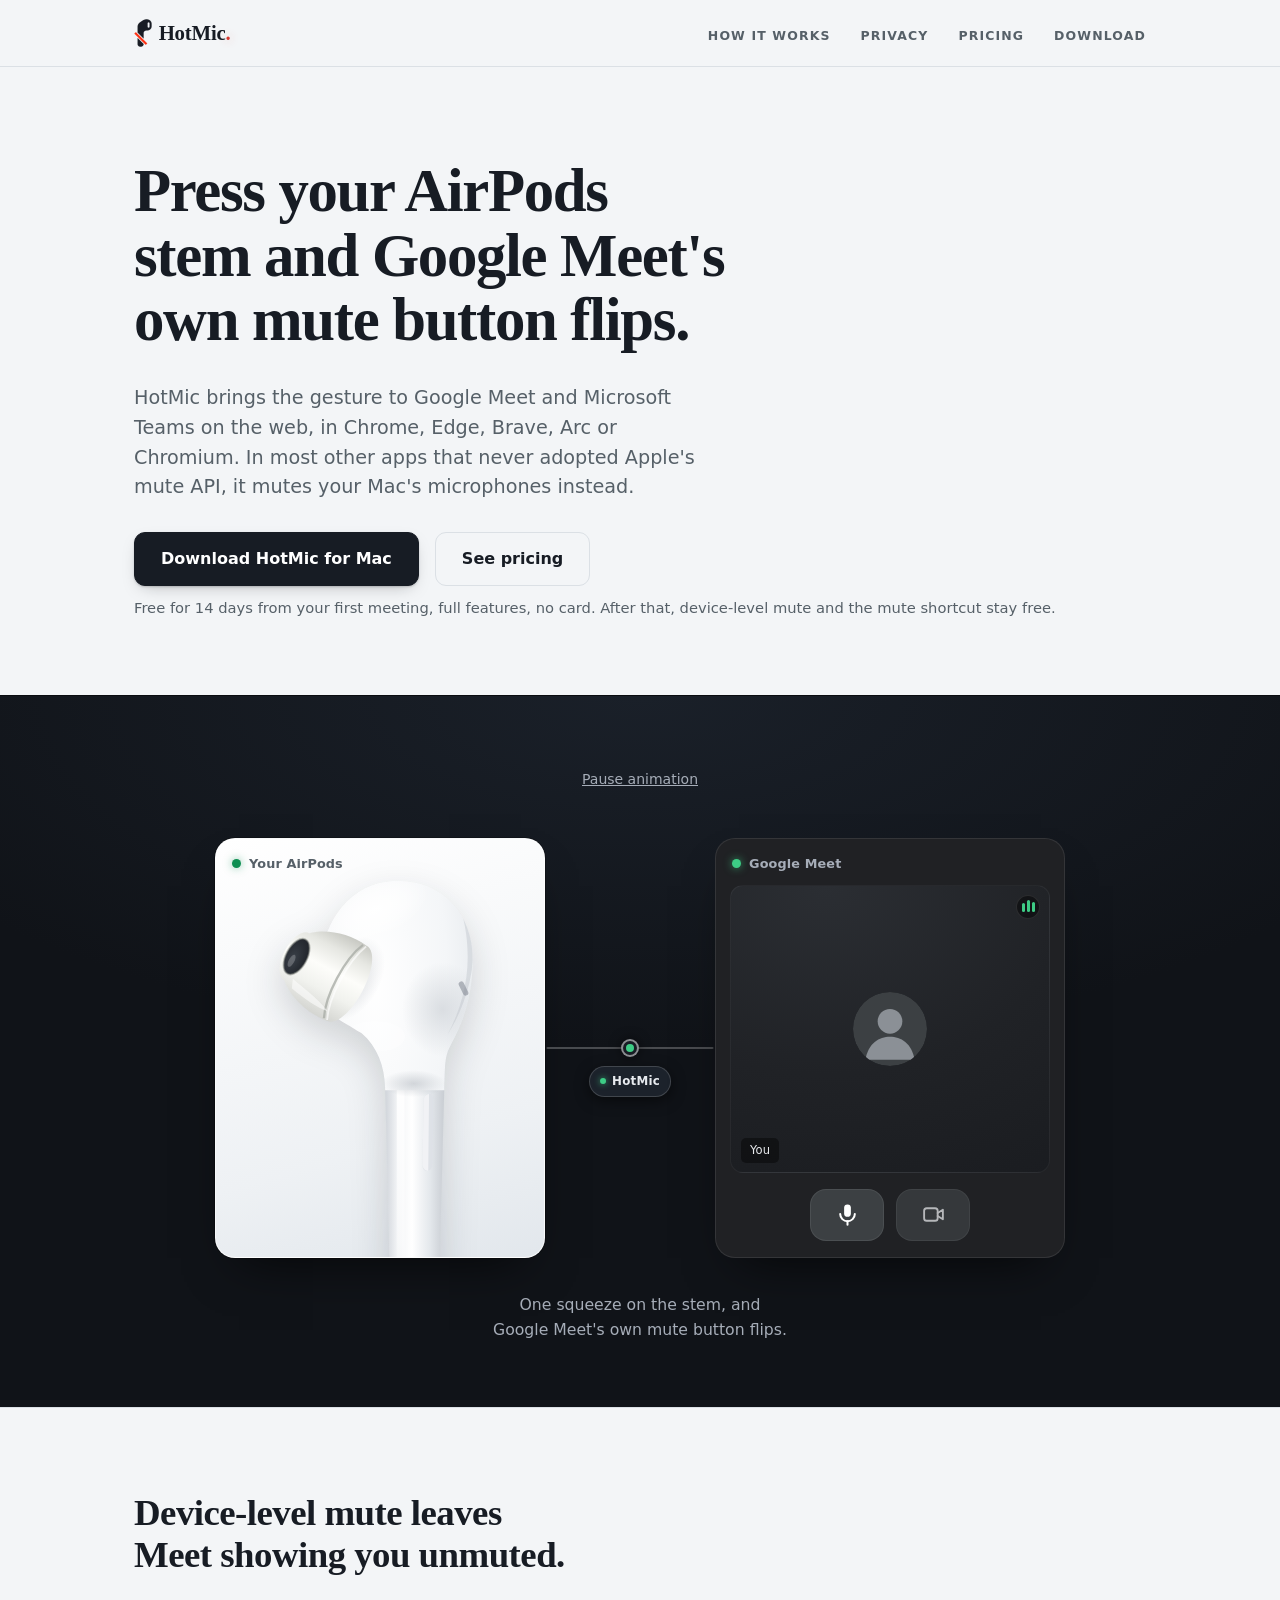
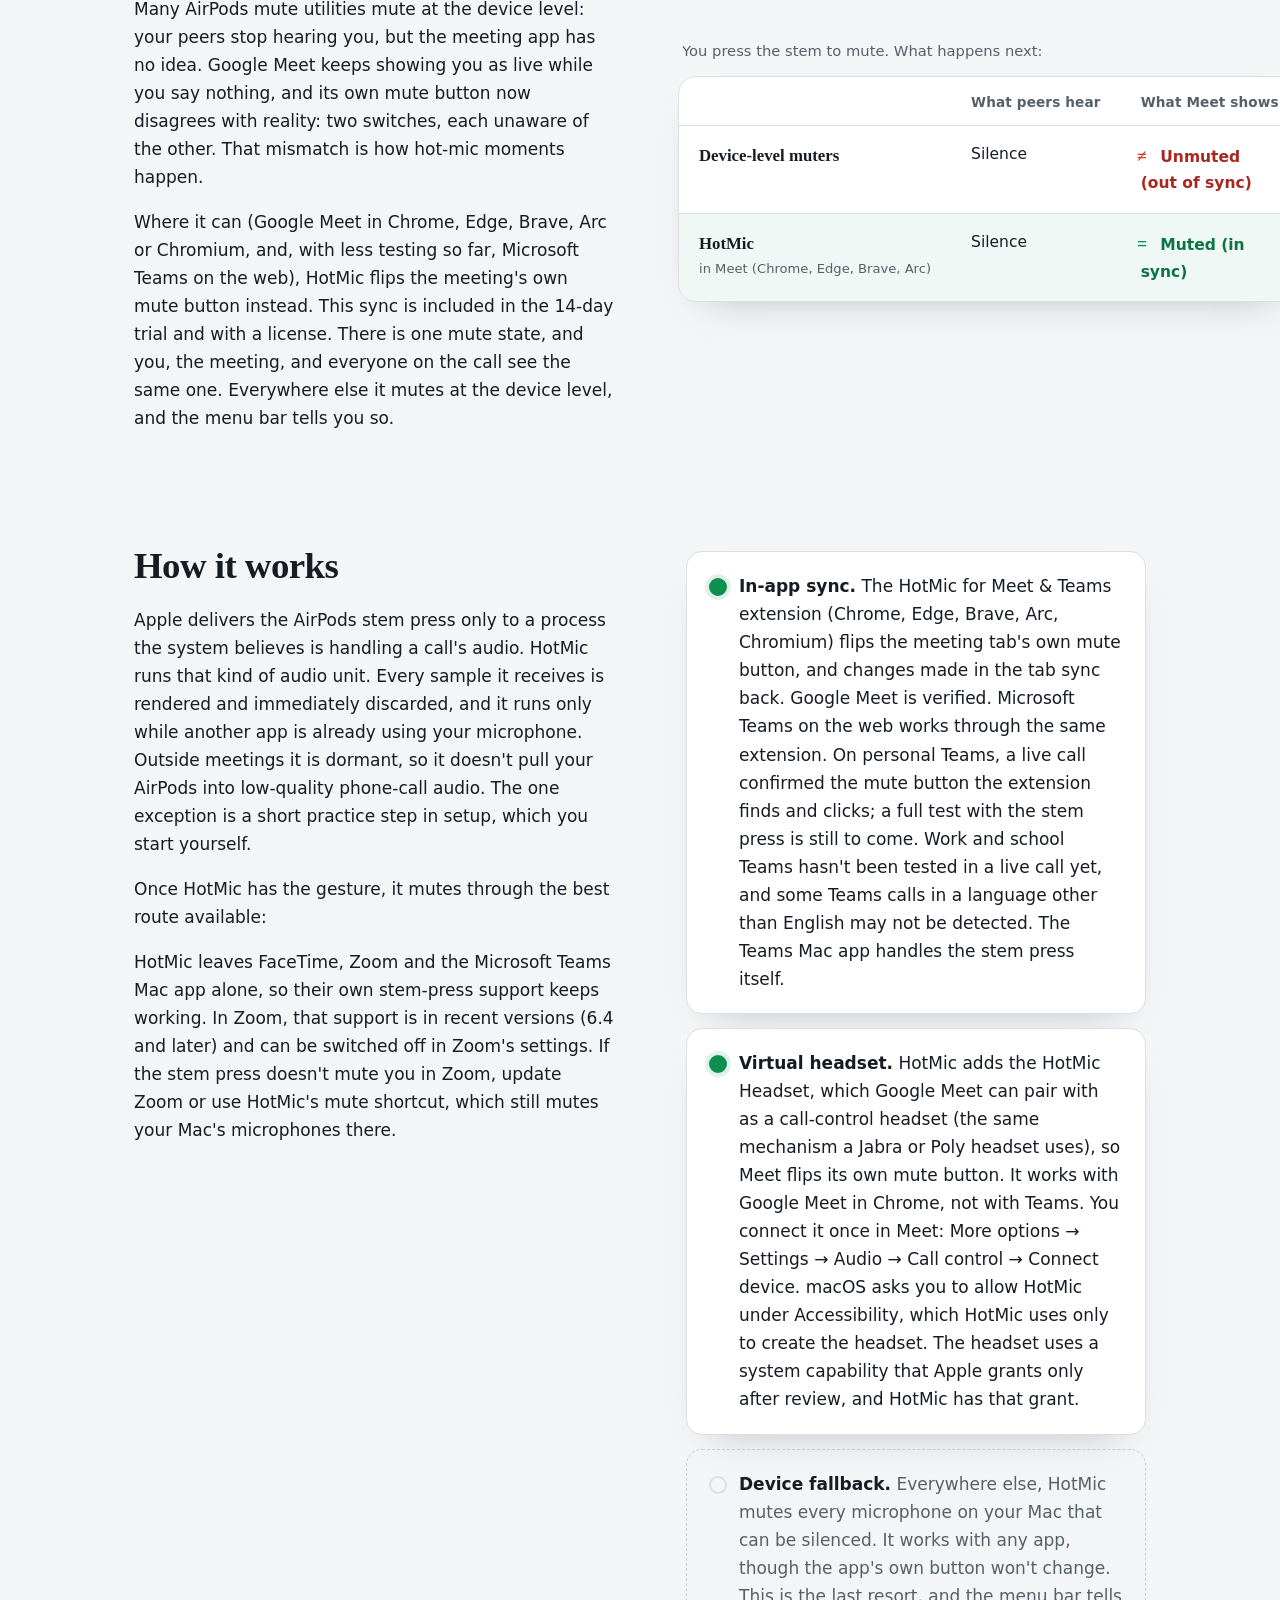
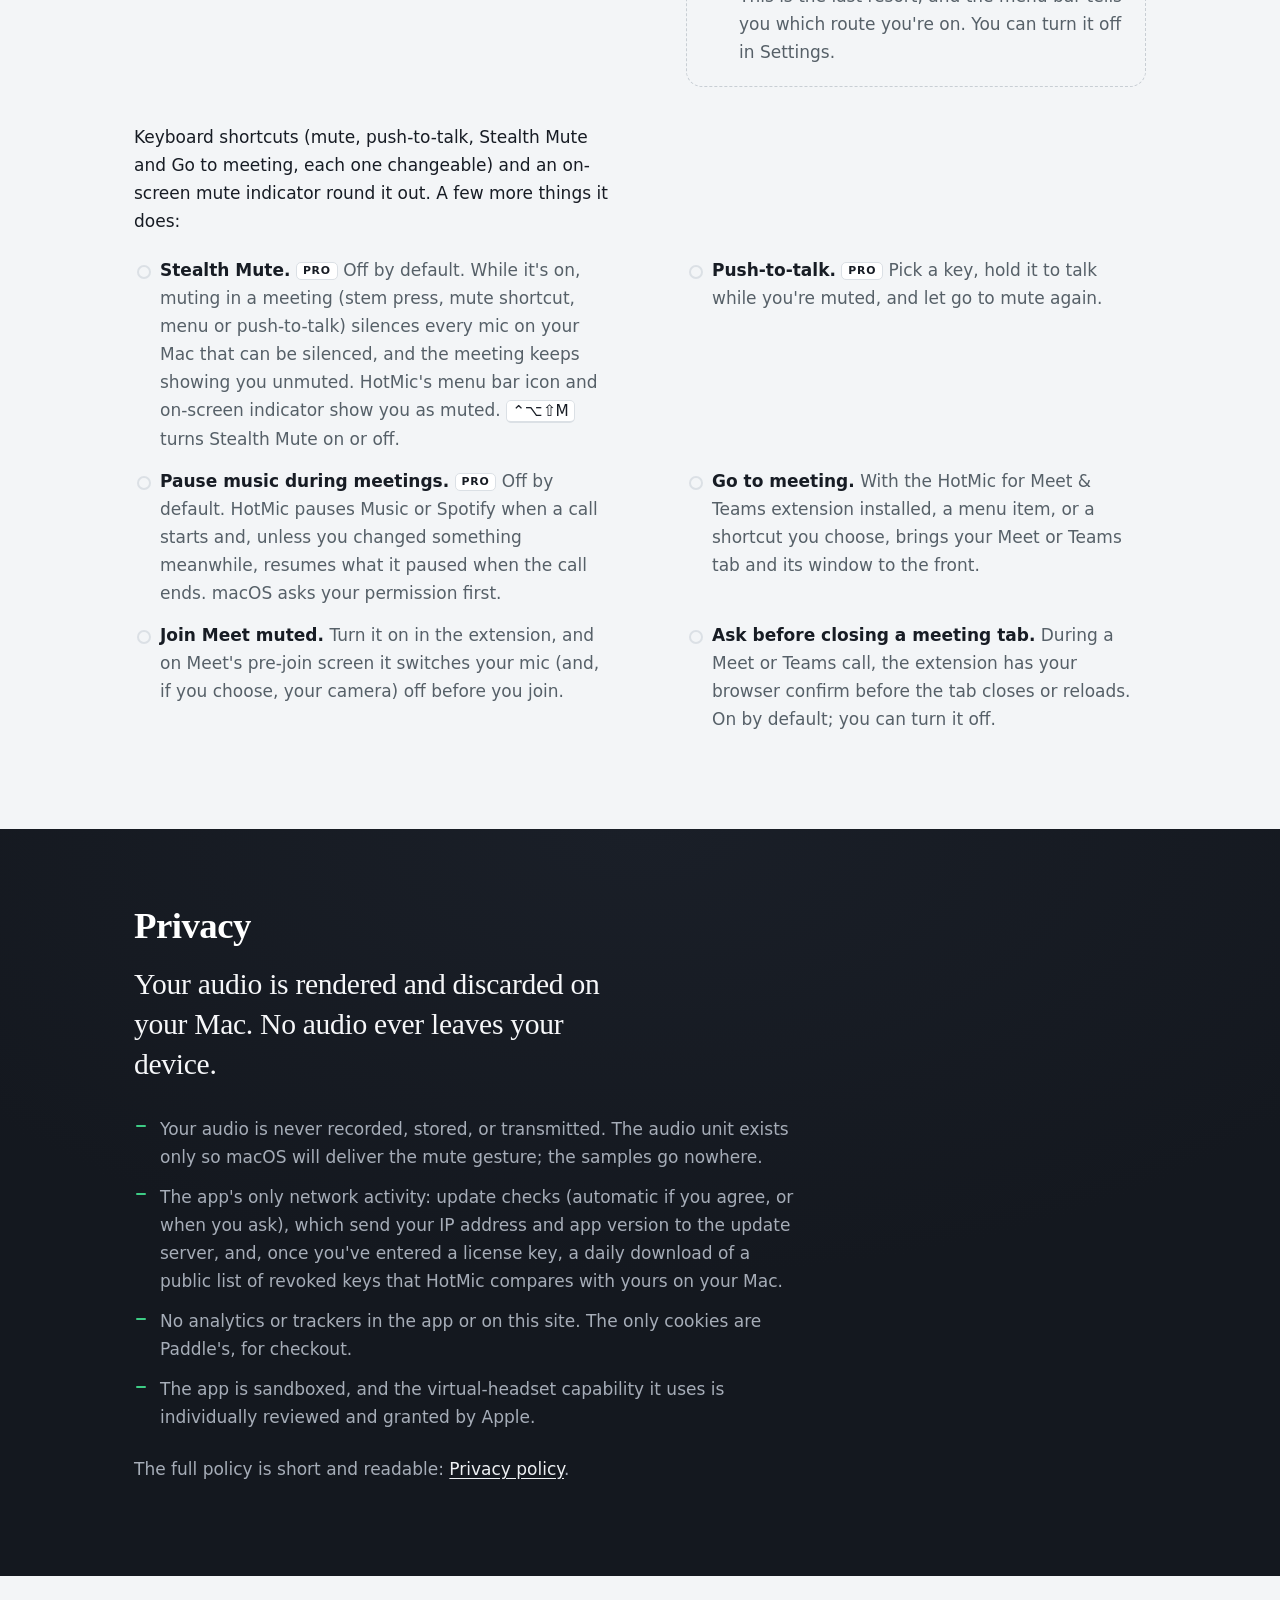
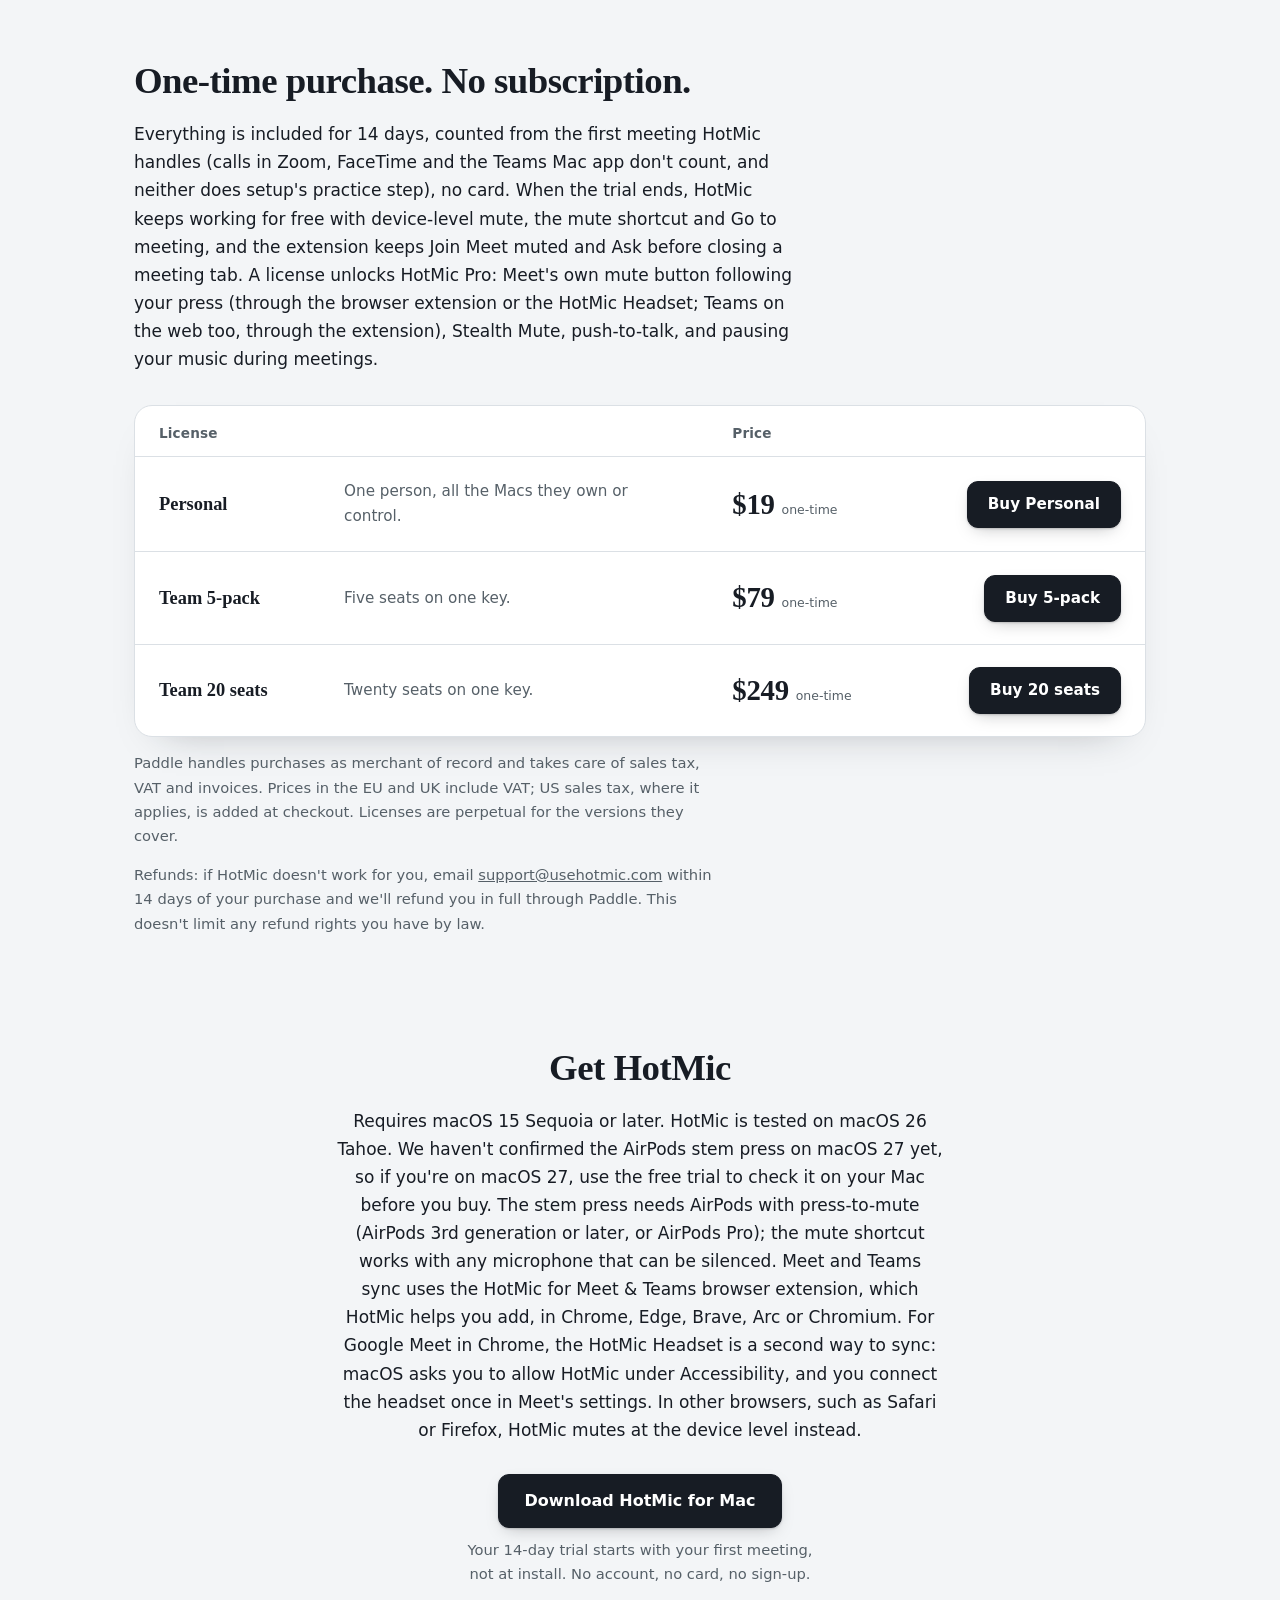
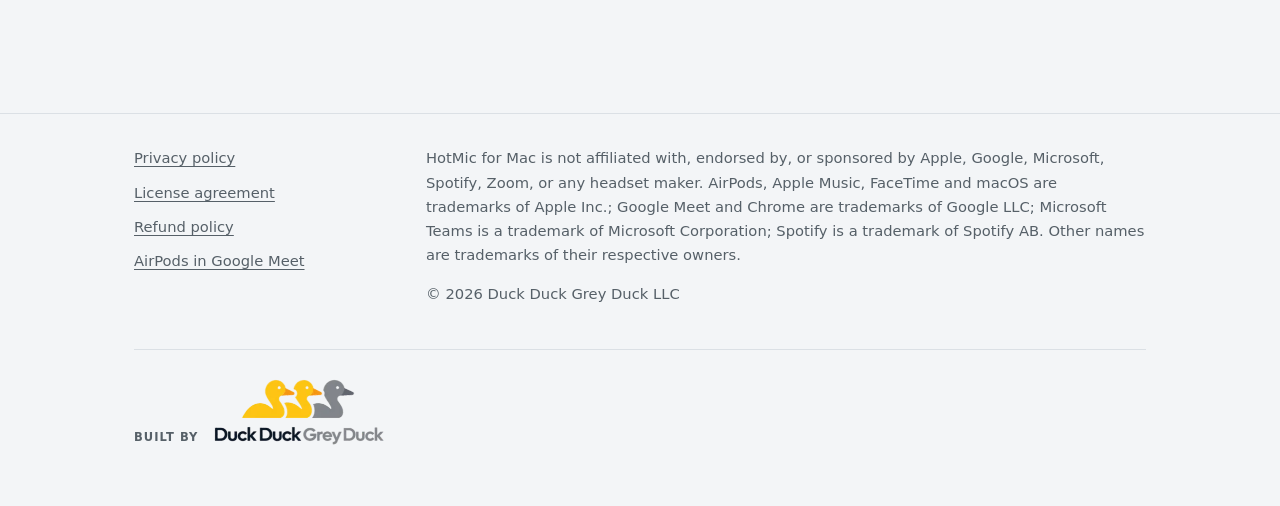
==== index.html @ 9f021016 "Team prices: 5-pack $79, 20 seats $249 Co-Authored-By: Claude Opus 5.5 <noreply@anthropic.com>" ====
<!DOCTYPE html>
<html lang="en">
<head>
<meta charset="utf-8">
<meta name="viewport" content="width=device-width, initial-scale=1">
<title>HotMic for Mac: mute Google Meet with your AirPods stem</title>
<meta name="description" content="Press your AirPods stem and Google Meet's own mute button flips. In most other apps, HotMic mutes your Mac's microphones instead.">
<link rel="stylesheet" href="styles.css">
<link rel="icon" href="assets/favicon.ico" sizes="any">
<link rel="icon" type="image/png" sizes="32x32" href="assets/favicon-32.png">
<link rel="icon" type="image/png" sizes="16x16" href="assets/favicon-16.png">
<link rel="apple-touch-icon" href="assets/apple-touch-icon.png">
<meta name="theme-color" content="#f3f5f7">
<meta property="og:type" content="website">
<meta property="og:site_name" content="HotMic">
<meta property="og:title" content="HotMic for Mac: mute Google Meet with your AirPods stem">
<meta property="og:description" content="Press your AirPods stem and Google Meet's own mute button flips. In most other apps, HotMic mutes your Mac's microphones instead.">
<meta property="og:url" content="https://usehotmic.com/">
<link rel="canonical" href="https://usehotmic.com/">
<meta property="og:image" content="https://usehotmic.com/assets/og-image.png">
<meta property="og:image:width" content="1200">
<meta property="og:image:height" content="630">
<meta property="og:image:alt" content="The HotMic app icon and wordmark">
<meta name="twitter:card" content="summary_large_image">
<meta name="twitter:title" content="HotMic for Mac: mute Google Meet with your AirPods stem">
<meta name="twitter:description" content="Press your AirPods stem and Google Meet's own mute button flips. In most other apps, HotMic mutes your Mac's microphones instead.">
<meta name="twitter:image" content="https://usehotmic.com/assets/og-image.png">
<meta name="twitter:image:alt" content="The HotMic app icon and wordmark">
</head>
<body>
<a class="skip" href="#main">Skip to content</a>

<header class="site-head">
  <div class="wrap">
    <a class="wordmark" href="index.html"><img class="glyph" src="assets/glyph-56.png" srcset="assets/glyph-56.png 2x, assets/glyph-84.png 3x" alt="" width="18" height="28">HotMic<span class="dot">.</span></a>
    <nav aria-label="Site">
      <a href="#how">How it works</a>
      <a href="#privacy">Privacy</a>
      <a href="#pricing">Pricing</a>
      <a href="#download">Download</a>
    </nav>
  </div>
</header>

<main id="main">

<section class="hero">
  <div class="wrap">
    <h1>Press your AirPods stem and Google Meet's own mute button flips.</h1>
    <p class="sub">HotMic brings the gesture to Google Meet and Microsoft Teams on the web, in Chrome, Edge, Brave, Arc or Chromium. In most other apps that never adopted Apple's mute API, it mutes your Mac's microphones instead.</p>
    <div class="cta-row">
      <!-- TODO: replace href with the GitHub Releases download URL (dmg) before launch -->
      <a class="btn" href="#" aria-describedby="dl-note">Download HotMic for Mac</a>
      <a class="btn quiet" href="#pricing">See pricing</a>
    </div>
    <p class="cta-note" id="dl-note">Free for 14 days from your first meeting, full features, no card. After that, device-level mute and the mute shortcut stay free.</p>
  </div>
</section>

<div class="demo-band">
  <div class="wrap">
    <figure class="demo">
      <input type="checkbox" id="demo-pause" class="vh">
      <label for="demo-pause" class="demo-pause">Pause animation</label>
      <div class="demo-stage" aria-hidden="true">

        <div class="panel pod-panel">
          <div class="panel-head">
            <span class="sync-dot"><span class="d-live"></span><span class="d-muted"></span></span>
            <span class="panel-name">Your AirPods</span>
          </div>
          <div class="pod-crop">
            <div class="pod-cam">
              <svg class="airpod" viewBox="44 16 134 252" role="presentation">
                <defs>
                  <radialGradient id="pd-body" cx="0.36" cy="0.24" r="1.05">
                    <stop offset="0" stop-color="#ffffff"/>
                    <stop offset="0.45" stop-color="#f4f6f8"/>
                    <stop offset="0.75" stop-color="#e3e7eb"/>
                    <stop offset="1" stop-color="#c8ccd2"/>
                  </radialGradient>
                  <linearGradient id="pd-stem" x1="0" y1="0" x2="1" y2="0">
                    <stop offset="0" stop-color="#d0d4da"/>
                    <stop offset="0.2" stop-color="#f1f3f5"/>
                    <stop offset="0.45" stop-color="#ffffff"/>
                    <stop offset="0.75" stop-color="#e4e8ec"/>
                    <stop offset="1" stop-color="#c8ccd2"/>
                  </linearGradient>
                  <radialGradient id="pd-spec" cx="0.5" cy="0.5" r="0.5">
                    <stop offset="0" stop-color="#ffffff" stop-opacity="0.95"/>
                    <stop offset="0.6" stop-color="#ffffff" stop-opacity="0.5"/>
                    <stop offset="1" stop-color="#ffffff" stop-opacity="0"/>
                  </radialGradient>
                  <radialGradient id="pd-ao" cx="0.5" cy="0.5" r="0.5">
                    <stop offset="0" stop-color="#9aa1aa" stop-opacity="0.4"/>
                    <stop offset="1" stop-color="#9aa1aa" stop-opacity="0"/>
                  </radialGradient>
                  <radialGradient id="pd-core" cx="0.5" cy="0.5" r="0.5">
                    <stop offset="0" stop-color="#c4c9cf" stop-opacity="0.55"/>
                    <stop offset="1" stop-color="#c4c9cf" stop-opacity="0"/>
                  </radialGradient>
                  <linearGradient id="pd-tipg" x1="0" y1="0" x2="1" y2="0">
                    <stop offset="0" stop-color="#d4d5d1"/>
                    <stop offset="0.3" stop-color="#f1f2ee"/>
                    <stop offset="0.55" stop-color="#fdfdfa"/>
                    <stop offset="0.8" stop-color="#e6e7e2"/>
                    <stop offset="1" stop-color="#c8c9c3"/>
                  </linearGradient>
                  <radialGradient id="pd-bore" cx="0.42" cy="0.38" r="0.8">
                    <stop offset="0" stop-color="#3a4048"/>
                    <stop offset="0.75" stop-color="#22262c"/>
                    <stop offset="1" stop-color="#15181d"/>
                  </radialGradient>
                  <linearGradient id="pd-shine" x1="0" y1="0" x2="0" y2="1">
                    <stop offset="0" stop-color="#ffffff" stop-opacity="0.95"/>
                    <stop offset="0.85" stop-color="#ffffff" stop-opacity="0.35"/>
                    <stop offset="1" stop-color="#ffffff" stop-opacity="0"/>
                  </linearGradient>
                  <linearGradient id="pd-fing" x1="0" y1="0" x2="0" y2="1">
                    <stop offset="0" stop-color="#f7d2b0"/>
                    <stop offset="0.45" stop-color="#eeb98f"/>
                    <stop offset="1" stop-color="#d89c73"/>
                  </linearGradient>
                  <clipPath id="pd-sil">
                    <path d="M76 96 C71 60 89 30 118 28 C146 26 166 46 166 74 C166 100 158 116 152 127 C150 131 149.5 136 149.4 142 L146.5 250 C146.3 263 140 271 131.5 271 C123 271 116.7 263 116.5 250 L114 150 C113.7 138 109.5 126 100 118 C87 110 77.5 106 76 96 Z"/>
                  </clipPath>
                  <clipPath id="pd-upper"><rect x="40" y="0" width="140" height="152"/></clipPath>
                </defs>

                <!-- stem: its own silhouette so it can spring-compress under the pinch -->
                <g class="stem-squeeze">
                  <path d="M149.4 140 L146.5 250 C146.3 263 140 271 131.5 271 C123 271 116.7 263 116.5 250 L114 148 C124 154 140 154 149.4 140 Z"
                        fill="url(#pd-stem)"/>
                  <rect x="121" y="146" width="4.5" height="114" rx="2.2" fill="url(#pd-shine)"/>
                  <!-- touch strip on the stem's outer face, upper third -->
                  <path d="M142.8 158 L142.1 196 C142.1 198.4 140.6 199.8 138.9 199.8 C137.2 199.8 136.1 198.4 136.2 196 L136.9 158 C137 155.6 138.4 154.2 140.1 154.2 C141.8 154.2 142.9 155.6 142.8 158 Z"
                        fill="#dde1e6" opacity="0.85"/>
                  <path d="M136.9 158 C137 155.6 138.4 154.2 140.1 154.2 L139.6 199.8 C138 199.8 136.1 198.4 136.2 196 Z"
                        fill="#ffffff" opacity="0.55"/>
                  <ellipse cx="125.5" cy="257" rx="5.8" ry="2.9" fill="#33383f" transform="rotate(-12 125.5 257)"/>
                </g>

                <!-- body above the stem junction -->
                <g clip-path="url(#pd-upper)">
                  <path d="M76 96 C71 60 89 30 118 28 C146 26 166 46 166 74 C166 100 158 116 152 127 C150 131 149.5 136 149.4 142 L146.5 250 C146.3 263 140 271 131.5 271 C123 271 116.7 263 116.5 250 L114 150 C113.7 138 109.5 126 100 118 C87 110 77.5 106 76 96 Z"
                        fill="url(#pd-body)"/>
                  <g clip-path="url(#pd-sil)">
                    <ellipse cx="148" cy="104" rx="24" ry="28" fill="url(#pd-core)"/>
                    <path d="M157 40 C164 51 167.5 61 166 76 C164.4 93 158 108 151 119 C158.5 105 163 89 163 73 C163 60 160.6 48 157 40 Z"
                          fill="#bcc2c9" opacity="0.42"/>
                    <ellipse cx="108" cy="45" rx="34" ry="17" fill="url(#pd-spec)" transform="rotate(-24 108 45)"/>
                    <ellipse cx="108" cy="120" rx="18" ry="9" fill="#ffffff" opacity="0.28"/>
                    <ellipse cx="94" cy="86" rx="27" ry="17" fill="url(#pd-ao)" transform="rotate(-60 94 86)"/>
                  </g>
                  <rect x="156" y="90" width="9" height="3.2" rx="1.6" fill="#767d87" opacity="0.5" transform="rotate(64 160.5 91.6)"/>
                </g>

                <!-- ambient occlusion across the body-to-stem junction -->
                <g clip-path="url(#pd-sil)">
                  <ellipse cx="131" cy="148" rx="19" ry="8" fill="url(#pd-ao)"/>
                </g>

                <!-- silicone ear tip -->
                <g transform="translate(87.5 86.5) rotate(-62) scale(1.05)">
                  <path d="M -24 4 C -25.5 -8 -22 -20 -15 -28 A 15 7.5 0 0 1 15 -28 C 22 -20 25.5 -8 24 4 C 24 10 13 14 0 14 C -13 14 -24 10 -24 4 Z"
                        fill="url(#pd-tipg)"/>
                  <path d="M -23.5 2 C -12 -3.5 12 -3.5 23.5 2" fill="none" stroke="#abaea8" stroke-width="1.3" opacity="0.8"/>
                  <path d="M -23.5 4 C -12 -1.2 12 -1.2 23.5 4" fill="none" stroke="#ffffff" stroke-width="1" opacity="0.65"/>
                  <ellipse cx="0" cy="-28" rx="11" ry="6" fill="url(#pd-bore)"/>
                  <ellipse cx="0" cy="-28" rx="11" ry="6" fill="none" stroke="#92958f" stroke-width="1" opacity="0.55"/>
                  <ellipse cx="-3.4" cy="-29.4" rx="3.8" ry="1.6" fill="#ffffff" opacity="0.22"/>
                  <path d="M -17 -22 C -19 -13 -20 -4 -19 2 C -15 -7 -14 -16 -12 -24 Z" fill="#ffffff" opacity="0.55"/>
                </g>

                <!-- squeeze choreography: two fingertips pinch the stem; shockwave ring + press flash on the touch strip -->
                <g class="pad pad-l">
                  <path d="M8 160 L94 158.5 C107 158.5 115.5 165.5 115.5 176 C115.5 186.5 107 193.5 94 193.5 L8 192 Z" fill="url(#pd-fing)"/>
                  <path d="M8 188.5 L92 188 C102 187.5 109.5 183.5 113.2 177.5 C112.6 186.6 105 193.5 94 193.5 L8 192 Z" fill="#c08055" opacity="0.4"/>
                  <ellipse cx="99" cy="167" rx="11" ry="4.4" fill="#ffffff" opacity="0.42"/>
                  <path d="M60 161 C58 168 58 184 60 191" fill="none" stroke="#b97f5c" stroke-width="1.2" opacity="0.35"/>
                  <path d="M47 161.5 C45.4 168 45.4 184 47 190.5" fill="none" stroke="#b97f5c" stroke-width="1" opacity="0.25"/>
                </g>
                <g class="pad pad-r">
                  <path d="M255 160 L169 158.5 C156 158.5 147.5 165.5 147.5 176 C147.5 186.5 156 193.5 169 193.5 L255 192 Z" fill="url(#pd-fing)"/>
                  <path d="M255 188.5 L171 188 C161 187.5 153.5 183.5 149.8 177.5 C150.4 186.6 158 193.5 169 193.5 L255 192 Z" fill="#c08055" opacity="0.4"/>
                  <ellipse cx="164" cy="167" rx="11" ry="4.4" fill="#ffffff" opacity="0.42"/>
                  <path d="M203 161 C205 168 205 184 203 191" fill="none" stroke="#b97f5c" stroke-width="1.2" opacity="0.35"/>
                  <path d="M216 161.5 C217.6 168 217.6 184 216 190.5" fill="none" stroke="#b97f5c" stroke-width="1" opacity="0.25"/>
                </g>
                <circle class="ring ring-a" cx="138" cy="176" r="27"/>
                <circle class="ring ring-b" cx="138" cy="176" r="27"/>
                <circle class="flash flash-a" cx="139.7" cy="176.5" r="6.5"/>
                <circle class="flash flash-b" cx="139.7" cy="176.5" r="6.5"/>
                <g class="squeeze-chip">
                  <rect x="53" y="204" width="66" height="24" rx="12" fill="#171c24"/>
                  <text x="86" y="220.5" text-anchor="middle">Squeeze</text>
                </g>
              </svg>
            </div>
          </div>
        </div>

        <div class="link-col">
          <svg class="link link-h" viewBox="0 0 120 40" preserveAspectRatio="none">
            <path class="track" d="M2 20 H118" pathLength="100"/>
            <path class="sig sig-a" d="M2 20 H118" pathLength="100"/>
            <path class="sig sig-b" d="M2 20 H118" pathLength="100"/>
          </svg>
          <svg class="link link-v" viewBox="0 0 40 96" preserveAspectRatio="none">
            <path class="track" d="M20 2 V94" pathLength="100"/>
            <path class="sig sig-a" d="M20 2 V94" pathLength="100"/>
            <path class="sig sig-b" d="M20 2 V94" pathLength="100"/>
          </svg>
          <span class="bridge-node"></span>
          <span class="bridge"><span class="bridge-dot"></span>HotMic</span>
        </div>

        <div class="panel meet-panel">
          <div class="panel-head">
            <span class="sync-dot"><span class="d-live"></span><span class="d-muted"></span></span>
            <span class="panel-name">Google Meet</span>
          </div>
          <div class="meet-tile">
            <svg class="avatar" viewBox="0 0 48 48" role="presentation">
              <circle cx="24" cy="24" r="24" fill="#3c4043"/>
              <circle cx="24" cy="19" r="8" fill="#8b9096"/>
              <path d="M8 44 C10 33 17 29 24 29 C31 29 38 33 40 44 Z" fill="#8b9096"/>
            </svg>
            <span class="you-tag">You</span>
            <span class="speak-badge"><span class="sb"></span><span class="sb"></span><span class="sb"></span></span>
            <span class="mute-badge">
              <svg viewBox="0 0 24 24" fill="none" stroke="#ffffff" stroke-width="2" stroke-linecap="round">
                <rect x="9" y="3" width="6" height="11" rx="3" fill="#ffffff" stroke="none"/>
                <path d="M5.5 11.5a6.5 6.5 0 0 0 13 0"/>
                <line x1="12" y1="18" x2="12" y2="21"/>
                <line x1="4" y1="2.5" x2="20" y2="20.5" stroke-width="2.6"/>
              </svg>
            </span>
            <span class="toast t-muted">
              <svg viewBox="0 0 24 24" fill="none" stroke="#f0564c" stroke-width="2" stroke-linecap="round">
                <rect x="9" y="3" width="6" height="11" rx="3" fill="#f0564c" stroke="none"/>
                <path d="M5.5 11.5a6.5 6.5 0 0 0 13 0"/>
                <line x1="12" y1="18" x2="12" y2="21"/>
                <line x1="4" y1="2.5" x2="20" y2="20.5" stroke-width="2.6"/>
              </svg>
              Muted in Meet
            </span>
            <span class="toast t-live">You're live</span>
          </div>
          <div class="meet-bar">
            <div class="pill">
              <span class="live">
                <svg viewBox="0 0 24 24" fill="none" stroke="#ffffff" stroke-width="1.8" stroke-linecap="round">
                  <rect x="9" y="3" width="6" height="11" rx="3" fill="#ffffff" stroke="none"/>
                  <path d="M5.5 11.5a6.5 6.5 0 0 0 13 0"/>
                  <line x1="12" y1="18" x2="12" y2="21"/>
                </svg>
              </span>
              <span class="muted">
                <svg viewBox="0 0 24 24" fill="none" stroke="#ffffff" stroke-width="1.8" stroke-linecap="round">
                  <rect x="9" y="3" width="6" height="11" rx="3" fill="#ffffff" stroke="none"/>
                  <path d="M5.5 11.5a6.5 6.5 0 0 0 13 0"/>
                  <line x1="12" y1="18" x2="12" y2="21"/>
                  <line x1="4" y1="2.5" x2="20" y2="20.5" stroke-width="2.4"/>
                </svg>
              </span>
            </div>
            <div class="mbtn">
              <svg viewBox="0 0 24 24" fill="none" stroke="#e8eaed" stroke-width="1.8" stroke-linecap="round" stroke-linejoin="round">
                <rect x="3" y="6" width="13" height="12" rx="2.5"/>
                <path d="M16 10.5 L21 7.5 V16.5 L16 13.5"/>
              </svg>
            </div>
          </div>
        </div>

      </div>
      <figcaption>One squeeze on the stem, and Google Meet's own mute button flips.</figcaption>
    </figure>
  </div>
</div>

<section id="wedge">
  <div class="wrap">
    <div class="prose">
      <h2>Device-level mute leaves Meet showing you unmuted.</h2>
      <p>Many AirPods mute utilities mute at the device level: your peers stop hearing you, but the meeting app has no idea. Google Meet keeps showing you as live while you say nothing, and its own mute button now disagrees with reality: two switches, each unaware of the other. That mismatch is how hot-mic moments happen.</p>
      <p>Where it can (Google Meet in Chrome, Edge, Brave, Arc or Chromium, and, with less testing so far, Microsoft Teams on the web), HotMic flips the meeting's own mute button instead. This sync is included in the 14-day trial and with a license. There is one mute state, and you, the meeting, and everyone on the call see the same one. Everywhere else it mutes at the device level, and the menu bar tells you so.</p>
    </div>
    <table class="truth">
      <caption>You press the stem to mute. What happens next:</caption>
      <thead>
        <tr>
          <th scope="col"><span class="vh">Approach</span></th>
          <th scope="col">What peers hear</th>
          <th scope="col">What Meet shows</th>
        </tr>
      </thead>
      <tbody>
        <tr>
          <td>Device-level muters</td>
          <td>Silence</td>
          <td class="bad">Unmuted (out of sync)</td>
        </tr>
        <tr>
          <td>HotMic <span class="where">in Meet (Chrome, Edge, Brave, Arc)</span></td>
          <td>Silence</td>
          <td class="good">Muted (in sync)</td>
        </tr>
      </tbody>
    </table>
  </div>
</section>

<section id="how">
  <div class="wrap">
    <div class="prose">
      <h2>How it works</h2>
      <p>Apple delivers the AirPods stem press only to a process the system believes is handling a call's audio. HotMic runs that kind of audio unit. Every sample it receives is rendered and immediately discarded, and it runs only while another app is already using your microphone. Outside meetings it is dormant, so it doesn't pull your AirPods into low-quality phone-call audio. The one exception is a short practice step in setup, which you start yourself.</p>
      <p>Once HotMic has the gesture, it mutes through the best route available:</p>
    </div>
    <ul class="routes">
      <li class="primary"><strong>In-app sync.</strong> The HotMic for Meet &amp; Teams extension (Chrome, Edge, Brave, Arc, Chromium) flips the meeting tab's own mute button, and changes made in the tab sync back. Google Meet is verified. Microsoft Teams on the web works through the same extension. On personal Teams, a live call confirmed the mute button the extension finds and clicks; a full test with the stem press is still to come. Work and school Teams hasn't been tested in a live call yet, and some Teams calls in a language other than English may not be detected. The Teams Mac app handles the stem press itself.</li>
      <li class="primary"><strong>Virtual headset.</strong> HotMic adds the HotMic Headset, which Google Meet can pair with as a call-control headset (the same mechanism a Jabra or Poly headset uses), so Meet flips its own mute button. It works with Google Meet in Chrome, not with Teams. You connect it once in Meet: More options &rarr; Settings &rarr; Audio &rarr; Call control &rarr; Connect device. macOS asks you to allow HotMic under Accessibility, which HotMic uses only to create the headset. The headset uses a system capability that Apple grants only after review, and HotMic has that grant.</li>
      <li><strong>Device fallback.</strong> Everywhere else, HotMic mutes every microphone on your Mac that can be silenced. It works with any app, though the app's own button won't change. This is the last resort, and the menu bar tells you which route you're on. You can turn it off in Settings.</li>
    </ul>
    <div class="prose outro">
      <p>HotMic leaves FaceTime, Zoom and the Microsoft Teams Mac app alone, so their own stem-press support keeps working. In Zoom, that support is in recent versions (6.4 and later) and can be switched off in Zoom's settings. If the stem press doesn't mute you in Zoom, update Zoom or use HotMic's mute shortcut, which still mutes your Mac's microphones there.</p>
    </div>
    <div class="prose extras-lead">
      <p>Keyboard shortcuts (mute, push-to-talk, Stealth Mute and Go to meeting, each one changeable) and an on-screen mute indicator round it out. A few more things it does:</p>
    </div>
    <ul class="extras">
      <li><strong>Stealth Mute.</strong> <span class="tag">Pro</span> Off by default. While it's on, muting in a meeting (stem press, mute shortcut, menu or push-to-talk) silences every mic on your Mac that can be silenced, and the meeting keeps showing you unmuted. HotMic's menu bar icon and on-screen indicator show you as muted. <kbd>⌃⌥⇧M</kbd> turns Stealth Mute on or off.</li>
      <li><strong>Push-to-talk.</strong> <span class="tag">Pro</span> Pick a key, hold it to talk while you're muted, and let go to mute again.</li>
      <li><strong>Pause music during meetings.</strong> <span class="tag">Pro</span> Off by default. HotMic pauses Music or Spotify when a call starts and, unless you changed something meanwhile, resumes what it paused when the call ends. macOS asks your permission first.</li>
      <li><strong>Go to meeting.</strong> With the HotMic for Meet &amp; Teams extension installed, a menu item, or a shortcut you choose, brings your Meet or Teams tab and its window to the front.</li>
      <li><strong>Join Meet muted.</strong> Turn it on in the extension, and on Meet's pre-join screen it switches your mic (and, if you choose, your camera) off before you join.</li>
      <li><strong>Ask before closing a meeting tab.</strong> During a Meet or Teams call, the extension has your browser confirm before the tab closes or reloads. On by default; you can turn it off.</li>
    </ul>
  </div>
</section>

<div class="trust-band" id="privacy">
  <div class="wrap">
    <h2>Privacy</h2>
    <p class="lead">Your audio is rendered and discarded on your Mac. No audio ever leaves your device.</p>
    <ul>
      <li>Your audio is never recorded, stored, or transmitted. The audio unit exists only so macOS will deliver the mute gesture; the samples go nowhere.</li>
      <li>The app's only network activity: update checks (automatic if you agree, or when you ask), which send your IP address and app version to the update server, and, once you've entered a license key, a daily download of a public list of revoked keys that HotMic compares with yours on your Mac.</li>
      <li>No analytics or trackers in the app or on this site. The only cookies are Paddle's, for checkout.</li>
      <li>The app is sandboxed, and the virtual-headset capability it uses is individually reviewed and granted by Apple.</li>
    </ul>
    <p>The full policy is short and readable: <a href="privacy.html">Privacy policy</a>.</p>
  </div>
</div>

<section id="pricing">
  <div class="wrap">
    <div class="prose">
      <h2>One-time purchase. No subscription.</h2>
      <p>Everything is included for 14 days, counted from the first meeting HotMic handles (calls in Zoom, FaceTime and the Teams Mac app don't count, and neither does setup's practice step), no card. When the trial ends, HotMic keeps working for free with device-level mute, the mute shortcut and Go to meeting, and the extension keeps Join Meet muted and Ask before closing a meeting tab. A license unlocks HotMic Pro: Meet's own mute button following your press (through the browser extension or the HotMic Headset; Teams on the web too, through the extension), Stealth Mute, push-to-talk, and pausing your music during meetings.</p>
    </div>
    <!-- Buy buttons are placeholders: Paddle.js checkout wiring comes later.
         The data-paddle-price-id attributes below carry the LIVE Paddle price IDs. -->
    <table class="price-table">
      <thead>
        <tr>
          <th scope="col">License</th>
          <th scope="col"><span class="vh">Who it's for</span></th>
          <th scope="col">Price</th>
          <th scope="col"><span class="vh">Buy</span></th>
        </tr>
      </thead>
      <tbody>
        <tr>
          <td class="tier">Personal</td>
          <td class="who">One person, all the Macs they own or control.</td>
          <td class="amount">$19 <small>one-time</small></td>
          <td class="buy"><a class="btn" href="#" data-paddle-price-id="pri_01m32qxtfpzraze0hqzb26wvke">Buy Personal</a></td>
        </tr>
        <tr>
          <td class="tier">Team 5-pack</td>
          <td class="who">Five seats on one key.</td>
          <td class="amount">$79 <small>one-time</small></td>
          <td class="buy"><a class="btn" href="#" data-paddle-price-id="pri_01m32qxtnr5wmz0vpy3ga212ef">Buy 5-pack</a></td>
        </tr>
        <tr>
          <td class="tier">Team 20 seats</td>
          <td class="who">Twenty seats on one key.</td>
          <td class="amount">$249 <small>one-time</small></td>
          <td class="buy"><a class="btn" href="#" data-paddle-price-id="pri_01m32qxtwzv6b7e3d7evcg1w05">Buy 20 seats</a></td>
        </tr>
      </tbody>
    </table>
    <p class="fine">Paddle handles purchases as merchant of record and takes care of sales tax, VAT and invoices. Prices in the EU and UK include VAT; US sales tax, where it applies, is added at checkout. Licenses are perpetual for the versions they cover.</p>
    <p class="fine" id="refunds">Refunds: if HotMic doesn't work for you, email <a href="mailto:support@usehotmic.com">support@usehotmic.com</a> within 14 days of your purchase and we'll refund you in full through Paddle. This doesn't limit any refund rights you have by law.</p>
  </div>
</section>

<section id="download">
  <div class="wrap">
    <div class="prose">
      <h2>Get HotMic</h2>
      <p>Requires macOS 15 Sequoia or later. HotMic is tested on macOS 26 Tahoe. We haven't confirmed the AirPods stem press on macOS 27 yet, so if you're on macOS 27, use the free trial to check it on your Mac before you buy. The stem press needs AirPods with press-to-mute (AirPods 3rd generation or later, or AirPods Pro); the mute shortcut works with any microphone that can be silenced. Meet and Teams sync uses the HotMic for Meet &amp; Teams browser extension, which HotMic helps you add, in Chrome, Edge, Brave, Arc or Chromium. For Google Meet in Chrome, the HotMic Headset is a second way to sync: macOS asks you to allow HotMic under Accessibility, and you connect the headset once in Meet's settings. In other browsers, such as Safari or Firefox, HotMic mutes at the device level instead.</p>
      <div class="cta-row">
        <!-- TODO: replace href with the GitHub Releases download URL (dmg) before launch -->
        <a class="btn" href="#">Download HotMic for Mac</a>
      </div>
      <p class="cta-note">Your 14-day trial starts with your first meeting, not at install. No account, no card, no sign-up.</p>
    </div>
  </div>
</section>

</main>

<footer class="site-foot">
  <div class="wrap">
    <nav aria-label="Legal">
      <a href="privacy.html">Privacy policy</a>
      <a href="eula.html">License agreement</a>
      <a href="index.html#refunds">Refund policy</a>
      <a href="google-meet-airpods.html">AirPods in Google Meet</a>
    </nav>
    <p>HotMic for Mac is not affiliated with, endorsed by, or sponsored by Apple, Google, Microsoft, Spotify, Zoom, or any headset maker. AirPods, Apple Music, FaceTime and macOS are trademarks of Apple Inc.; Google Meet and Chrome are trademarks of Google LLC; Microsoft Teams is a trademark of Microsoft Corporation; Spotify is a trademark of Spotify AB. Other names are trademarks of their respective owners.</p>
    <p>&copy; 2026 Duck Duck Grey Duck LLC</p>
    <p class="maker">
      <span class="maker-label">Built by</span>
      <picture>
        <source type="image/webp" srcset="assets/ddgd-logo-360.webp 2x, assets/ddgd-logo-540.webp 3x">
        <img src="assets/ddgd-logo-360.png" srcset="assets/ddgd-logo-360.png 2x, assets/ddgd-logo-540.png 3x" alt="Duck Duck Grey Duck LLC" width="360" height="151" loading="lazy" decoding="async">
      </picture>
    </p>
  </div>
</footer>

</body>
</html>
---- styles.css ----
/* HotMic site: "Two switches, one truth."
   Self-contained: system fonts only, zero JS, zero external origins. */

:root {
  --paper: #f3f5f7;
  --ink: #171c24;
  --soft: #566068;
  --line: #dbe0e5;
  --card: #ffffff;

  --night: #101318;        /* demo band: inside-the-call surface */
  --night-2: #14181f;      /* privacy band */
  --meet: #202124;         /* Google Meet dark tile */
  --fog: #a6adb8;          /* text on dark */

  --live: #0e8f52;         /* live state on light */
  --live-bright: #3dcc85;  /* live state on dark */
  --red: #d6362d;          /* muted state on light */
  --red-deep: #a8281f;
  --red-bright: #f0564c;   /* muted state on dark */

  /* concrete faces first: ui-serif / "New York" activation flaked in cold-start
     headless renders, so lead with always-resident serifs */
  --serif: "Iowan Old Style", Palatino, "Palatino Linotype", Georgia, "New York", ui-serif, "Times New Roman", serif;
  --sans: system-ui, -apple-system, "SF Pro Text", "Helvetica Neue", Arial, sans-serif;

  --cycle: 8s;             /* one full demo loop */
  color-scheme: light;
}

* { box-sizing: border-box; }

html { scroll-behavior: smooth; background: var(--paper); }
@media (prefers-reduced-motion: reduce) {
  html { scroll-behavior: auto; }
}

body {
  margin: 0;
  background: var(--paper);
  color: var(--ink);
  font: 17px/1.65 var(--sans);
  -webkit-font-smoothing: antialiased;
  text-rendering: optimizeLegibility;
}

a { color: inherit; }
a:hover { color: var(--red-deep); }

:focus-visible {
  outline: 3px solid var(--ink);
  outline-offset: 3px;
  border-radius: 3px;
}
.demo-band :focus-visible,
.trust-band :focus-visible {
  outline-color: #ffffff;
}

::selection { background: #cfe9dc; }

.wrap {
  max-width: 1060px;
  margin: 0 auto;
  padding: 0 24px;
}

.prose { max-width: 62ch; }

h1, h2 {
  font-family: var(--serif);
  font-weight: 600;
  margin: 0 0 0.5em;
}

h1 {
  font-size: clamp(2.25rem, 5.4vw, 3.8rem);
  line-height: 1.06;
  letter-spacing: -0.022em;
  text-wrap: balance;
  max-width: 21ch;
}

h2 {
  font-size: clamp(1.6rem, 3.1vw, 2.3rem);
  line-height: 1.14;
  letter-spacing: -0.014em;
  text-wrap: balance;
}

p { margin: 0 0 1em; }

section, .trust-band { scroll-margin-top: 92px; }

/* ---------- header ---------- */

.site-head {
  position: sticky;
  top: 0;
  z-index: 20;
  background: rgba(243, 245, 247, 0.94);
  -webkit-backdrop-filter: blur(14px);
  backdrop-filter: blur(14px);
  border-bottom: 1px solid var(--line);
}

.site-head .wrap {
  display: flex;
  flex-wrap: wrap;
  align-items: baseline;
  gap: 0 28px;
  padding-top: 16px;
  padding-bottom: 16px;
}

.wordmark {
  font-family: var(--serif);
  font-weight: 700;
  font-size: 1.3rem;
  letter-spacing: -0.01em;
  text-decoration: none;
  margin-right: auto;
}

.wordmark .dot {
  color: var(--red);
  text-shadow: 0 0 10px rgba(214, 54, 45, 0.45);
}

/* nav in the page's editorial voice: folio-style small caps, red rule on hover */
.site-head nav {
  display: flex;
  flex-wrap: wrap;
  gap: 4px 30px;
  font-size: 0.78rem;
  font-weight: 650;
  letter-spacing: 0.09em;
  text-transform: uppercase;
}

.site-head nav a {
  position: relative;
  text-decoration: none;
  color: var(--soft);
  padding: 2px 0;
}
.site-head nav a::after {
  content: "";
  position: absolute;
  left: 0;
  right: 0;
  bottom: -3px;
  height: 2px;
  background: var(--red);
  transform: scaleX(0);
  transform-origin: left;
  transition: transform 0.18s ease;
}
.site-head nav a:hover { color: var(--ink); }
.site-head nav a:hover::after { transform: scaleX(1); }
@media (prefers-reduced-motion: reduce) {
  .site-head nav a::after { transition: none; }
}

/* deliberate mobile arrangement: nav takes its own ruled row under the wordmark */
@media (max-width: 620px) {
  .site-head .wrap {
    padding-top: 12px;
    padding-bottom: 0;
  }
  .site-head nav {
    order: 2;
    width: 100%;
    justify-content: space-between;
    gap: 4px 12px;
    font-size: 0.7rem;
    letter-spacing: 0.06em;
    border-top: 1px solid var(--line);
    margin-top: 10px;
    padding: 10px 0 12px;
  }
}

/* ---------- hero ---------- */

.hero {
  padding: 92px 0 60px;
}

.hero .sub {
  font-size: 1.2rem;
  line-height: 1.55;
  color: var(--soft);
  max-width: 46ch;
  margin-top: 0.4em;
}

.cta-row {
  display: flex;
  flex-wrap: wrap;
  align-items: center;
  gap: 14px 16px;
  margin: 30px 0 10px;
}

.btn {
  display: inline-block;
  background: var(--ink);
  color: #fff;
  text-decoration: none;
  font-weight: 600;
  font-size: 1rem;
  padding: 13px 26px;
  border-radius: 11px;
  border: 1px solid var(--ink);
  box-shadow: 0 1px 2px rgba(16, 19, 24, 0.18), 0 6px 18px -8px rgba(16, 19, 24, 0.35);
  transition: transform 0.15s ease, box-shadow 0.15s ease, background-color 0.15s ease;
}
.btn:hover {
  color: #fff;
  background: #000;
  transform: translateY(-1px);
  box-shadow: 0 2px 3px rgba(16, 19, 24, 0.2), 0 10px 24px -8px rgba(16, 19, 24, 0.4);
}

.btn.quiet {
  background: transparent;
  color: var(--ink);
  border: 1px solid var(--line);
  box-shadow: none;
}
.btn.quiet:hover {
  color: var(--ink);
  border-color: var(--ink);
  background: transparent;
  transform: translateY(-1px);
  box-shadow: none;
}

.cta-note {
  color: var(--soft);
  font-size: 0.92rem;
}

/* ---------- demo band: the set piece ---------- */

.demo-band {
  background:
    radial-gradient(120% 90% at 50% 0%, #1a2029 0%, var(--night) 55%),
    var(--night);
  border-top: 1px solid #0a0c10;
  border-bottom: 1px solid var(--line);
  padding: 72px 0 64px;
  color: var(--fog);
  overflow: hidden;
}

.demo {
  margin: 0;
  display: flex;
  flex-direction: column;
  align-items: center;
  gap: 34px;
}

.demo-stage {
  display: grid;
  grid-template-columns: minmax(230px, 330px) minmax(110px, 170px) minmax(250px, 350px);
  align-items: stretch;
  justify-content: center;
  width: 100%;
}

/* --- panels --- */

.panel {
  position: relative;
  border-radius: 20px;
  min-height: 420px;
  display: flex;
  flex-direction: column;
}

.panel-head {
  position: absolute;
  top: 14px;
  left: 16px;
  display: flex;
  align-items: center;
  gap: 8px;
  font-size: 0.8rem;
  font-weight: 600;
  letter-spacing: 0.01em;
  z-index: 2;
}

.pod-panel {
  background: linear-gradient(165deg, #ffffff 0%, #eef1f4 70%, #e2e7ec 100%);
  border: 1px solid rgba(255, 255, 255, 0.7);
  box-shadow: 0 24px 48px -24px rgba(0, 0, 0, 0.75), 0 0 0 1px rgba(0, 0, 0, 0.25);
  color: var(--soft);
  overflow: hidden;
}

.meet-panel {
  background: var(--meet);
  border: 1px solid rgba(255, 255, 255, 0.09);
  box-shadow: 0 24px 48px -24px rgba(0, 0, 0, 0.75);
  padding: 46px 14px 14px;
  color: var(--fog);
  justify-content: flex-end;
  gap: 12px;
}

/* the two agreement dots: one truth on both sides.
   The container breathes gently during the long holds. */
.sync-dot {
  position: relative;
  width: 9px;
  height: 9px;
  flex: none;
  animation: hold-breathe var(--cycle) ease-in-out infinite;
}
.sync-dot span {
  position: absolute;
  inset: 0;
  border-radius: 50%;
}
.sync-dot .d-live {
  background: var(--live-bright);
  box-shadow: 0 0 8px rgba(61, 204, 133, 0.7);
  animation: to-live var(--cycle) linear infinite;
}
.sync-dot .d-muted {
  background: var(--red-bright);
  box-shadow: 0 0 8px rgba(240, 86, 76, 0.7);
  opacity: 0;
  animation: to-muted var(--cycle) linear infinite;
}
/* the pod-side dot flips at the SQUEEZE (the AirPods know first); the Meet-side
   dot keeps the shared to-live/to-muted timing and flips only when the pill lands,
   so truth propagates left to right. */
.pod-panel .sync-dot .d-live {
  background: var(--live);
  box-shadow: 0 0 8px rgba(14, 143, 82, 0.5);
  animation: pod-to-live var(--cycle) linear infinite;
}
.pod-panel .sync-dot .d-muted {
  background: var(--red);
  box-shadow: 0 0 8px rgba(214, 54, 45, 0.5);
  animation: pod-to-muted var(--cycle) linear infinite;
}

/* --- AirPods panel: the close-up ---
   The earbud is a cinematic crop: body crests near the top of the frame,
   the stem dominates the middle, and its bottom bleeds off the panel edge.
   A slow camera push-in (on .pod-cam) syncs with each squeeze. */

.pod-crop {
  position: absolute;
  inset: 0;
  overflow: hidden;
  border-radius: inherit;
}

.pod-cam {
  position: absolute;
  inset: 0;
  transform-origin: 52% 68%;
  animation: cam-push var(--cycle) ease-in-out infinite;
}

.airpod {
  position: absolute;
  top: 22px;
  left: 50%;
  width: 226px;
  margin-left: -113px;
  overflow: visible;
  filter: drop-shadow(0 14px 18px rgba(15, 18, 24, 0.16));
}

.stem-squeeze {
  transform-box: fill-box;
  transform-origin: 50% 0%;
  animation: stem-pinch var(--cycle) ease-in-out infinite;
}

/* pinch pads: two soft fingertips that slide in, rest on the stem, and press.
   The long rest (2.2%-8.5%) is the anticipation beat. It also makes frame 1
   of any capture a stable image regardless of headless startup jitter. */
.pad {
  opacity: 0;
  transform-box: fill-box;
  transform-origin: center;
}
.pad-l { animation: pad-l var(--cycle) ease-in-out infinite; }
.pad-r { animation: pad-r var(--cycle) ease-in-out infinite; }

/* press shockwave + flash, colored by the state the squeeze produces */
.ring {
  fill: none;
  stroke-width: 3;
  opacity: 0;
  transform-box: fill-box;
  transform-origin: center;
}
.ring-a {
  stroke: var(--red);
  filter: drop-shadow(0 0 6px rgba(214, 54, 45, 0.6));
  animation: ring-a var(--cycle) ease-out infinite;
}
.ring-b {
  stroke: var(--live);
  filter: drop-shadow(0 0 6px rgba(14, 143, 82, 0.6));
  animation: ring-b var(--cycle) ease-out infinite;
}
.flash {
  opacity: 0;
  transform-box: fill-box;
  transform-origin: center;
}
.flash-a { fill: var(--red); animation: flash-a var(--cycle) ease-out infinite; }
.flash-b { fill: var(--live); animation: flash-b var(--cycle) ease-out infinite; }

.squeeze-chip {
  opacity: 0;
  transform-box: fill-box;
  transform-origin: center;
  animation: chip-pop var(--cycle) ease-in-out infinite;
}
.squeeze-chip text {
  font: 700 13px var(--sans);
  letter-spacing: 0.02em;
  fill: #ffffff;
}

/* --- connector: the HotMic relay --- */

.link-col {
  position: relative;
  display: flex;
  align-items: center;
  justify-content: center;
  min-height: 100%;
}

.link {
  width: 100%;
  height: 40px;
  overflow: visible;
  display: block;
}
.link-v { display: none; }

.link .track {
  fill: none;
  stroke: rgba(255, 255, 255, 0.24);
  stroke-width: 2;
  stroke-linecap: round;
  /* the wire remembers the last state that passed through it */
  animation: track-tint var(--cycle) linear infinite;
}

/* the pulse: a bold luminous comet. dasharray period (20+200) exceeds
   pathLength+dash so the dash never wraps back onto the path. */
.link .sig {
  fill: none;
  stroke-width: 5;
  stroke-linecap: round;
  stroke-dasharray: 20 200;
  stroke-dashoffset: 20;
  opacity: 0;
}
.link .sig-a {
  stroke: var(--red-bright);
  filter: drop-shadow(0 0 8px rgba(240, 86, 76, 0.9));
  animation: sig-a var(--cycle) cubic-bezier(0.45, 0.05, 0.55, 0.95) infinite;
}
.link .sig-b {
  stroke: var(--live-bright);
  filter: drop-shadow(0 0 8px rgba(61, 204, 133, 0.9));
  animation: sig-b var(--cycle) cubic-bezier(0.45, 0.05, 0.55, 0.95) infinite;
}

/* the relay node sits ON the wire; the pulse passes through it and it reacts */
.bridge-node {
  position: absolute;
  top: 50%;
  left: 50%;
  width: 18px;
  height: 18px;
  transform: translate(-50%, -50%);
  border-radius: 50%;
  background: #171c24;
  border: 2px solid rgba(255, 255, 255, 0.5);
  box-shadow: 0 0 12px rgba(0, 0, 0, 0.6);
  animation: node-react var(--cycle) ease-in-out infinite;
}
/* the LED: color follows the state the pulse hands over; breathes during holds */
.bridge-node::after {
  content: "";
  position: absolute;
  inset: 3px;
  border-radius: 50%;
  background: var(--live-bright);
  animation:
    node-led var(--cycle) linear infinite,
    led-breathe var(--cycle) ease-in-out infinite;
}
/* the reaction ring that bursts as the pulse passes through, big enough to
   carry the absorb/re-emit beat at a glance */
.bridge-node::before {
  content: "";
  position: absolute;
  left: 50%;
  top: 50%;
  width: 44px;
  height: 44px;
  margin: -22px 0 0 -22px;
  border-radius: 50%;
  border: 3px solid var(--red-bright);
  opacity: 0;
  animation: node-ring var(--cycle) ease-out infinite;
}

.bridge {
  position: absolute;
  top: calc(50% + 18px);
  left: 50%;
  transform: translateX(-50%);
  display: flex;
  align-items: center;
  gap: 6px;
  background: #1c222b;
  border: 1px solid rgba(255, 255, 255, 0.16);
  color: #e8ebef;
  font-size: 0.74rem;
  font-weight: 700;
  letter-spacing: 0.02em;
  padding: 5px 10px;
  border-radius: 999px;
  box-shadow: 0 4px 14px rgba(0, 0, 0, 0.5);
}
/* the brand dot is a miniature of the node LED: it carries the state,
   never contradicts it */
.bridge-dot {
  width: 6px;
  height: 6px;
  border-radius: 50%;
  background: var(--live-bright);
  box-shadow: 0 0 6px rgba(61, 204, 133, 0.8);
  animation: pill-dot var(--cycle) linear infinite;
}

/* --- Google Meet panel --- */

.meet-tile {
  position: relative;
  flex: 1;
  border-radius: 13px;
  background:
    radial-gradient(140% 120% at 30% 0%, #2b2e33 0%, #202226 55%, #1a1c20 100%);
  border: 1px solid rgba(255, 255, 255, 0.05);
  display: flex;
  align-items: center;
  justify-content: center;
  min-height: 168px;
  overflow: hidden;
}

.avatar {
  width: 74px;
  height: 74px;
  border-radius: 50%;
  overflow: hidden;
}

/* Meet-authentic tile furniture: name tag, corner badges, bottom toast */
.you-tag {
  position: absolute;
  left: 10px;
  bottom: 9px;
  font-size: 0.72rem;
  font-weight: 500;
  letter-spacing: 0.01em;
  color: #e8eaed;
  background: rgba(0, 0, 0, 0.42);
  padding: 3px 9px;
  border-radius: 5px;
}

/* while live, the corner shows a dancing audio indicator, so the tile looks alive */
.speak-badge {
  position: absolute;
  top: 9px;
  right: 9px;
  width: 24px;
  height: 24px;
  border-radius: 50%;
  background: rgba(0, 0, 0, 0.45);
  border: 1px solid rgba(255, 255, 255, 0.1);
  display: flex;
  align-items: flex-end;
  justify-content: center;
  gap: 2px;
  padding-bottom: 6px;
  animation: speak-show var(--cycle) linear infinite;
}
.speak-badge .sb {
  width: 3px;
  height: 12px;
  border-radius: 2px;
  background: var(--live-bright);
  transform-origin: bottom;
  animation: sb-dance calc(var(--cycle) / 7) ease-in-out infinite;
}
.speak-badge .sb:nth-child(1) { animation-delay: -0.2s; height: 9px; }
.speak-badge .sb:nth-child(3) { animation-delay: -0.55s; height: 10px; }

.mute-badge {
  position: absolute;
  top: 9px;
  right: 9px;
  width: 24px;
  height: 24px;
  border-radius: 50%;
  background: var(--red);
  display: flex;
  align-items: center;
  justify-content: center;
  box-shadow: 0 0 12px rgba(214, 54, 45, 0.5);
  opacity: 0;
  animation:
    badge-pop var(--cycle) linear infinite,
    badge-glow var(--cycle) ease-in-out infinite;
}
.mute-badge svg { width: 14px; height: 14px; }

.toast {
  position: absolute;
  left: 50%;
  bottom: 10px;
  transform: translate(-50%, 16px);
  display: flex;
  align-items: center;
  gap: 7px;
  background: rgba(32, 33, 36, 0.94);
  border: 1px solid rgba(255, 255, 255, 0.08);
  color: #e8eaed;
  font-size: 0.78rem;
  font-weight: 500;
  padding: 7px 13px;
  border-radius: 8px;
  box-shadow: 0 6px 16px rgba(0, 0, 0, 0.4);
  white-space: nowrap;
  opacity: 0;
}
.toast svg { width: 14px; height: 14px; flex: none; }
.t-live::before {
  content: "";
  width: 7px;
  height: 7px;
  border-radius: 50%;
  background: var(--live-bright);
  box-shadow: 0 0 6px rgba(61, 204, 133, 0.8);
}
.t-muted { animation: toast-muted var(--cycle) linear infinite; }
.t-live { animation: toast-live var(--cycle) linear infinite; }

.meet-bar {
  display: flex;
  align-items: center;
  justify-content: center;
  gap: 12px;
  padding: 4px 0 2px;
}

.pill {
  position: relative;
  width: 74px;
  height: 52px;
  animation: pill-pop var(--cycle) ease-in-out infinite;
}
.pill span {
  position: absolute;
  inset: 0;
  display: flex;
  align-items: center;
  justify-content: center;
  border-radius: 16px;
}
.pill .live {
  background: #3c4043;
  border: 1px solid rgba(255, 255, 255, 0.08);
  animation: to-live var(--cycle) linear infinite;
}
.pill .muted {
  background: var(--red);
  border: 1px solid rgba(255, 255, 255, 0.12);
  box-shadow: 0 0 18px rgba(214, 54, 45, 0.45);
  opacity: 0;
  animation: to-muted var(--cycle) linear infinite;
}
.pill svg { width: 27px; height: 27px; }

.mbtn {
  width: 74px;
  height: 52px;
  border-radius: 16px;
  background: #3c4043;
  border: 1px solid rgba(255, 255, 255, 0.08);
  display: flex;
  align-items: center;
  justify-content: center;
  opacity: 0.75;
}
.mbtn svg { width: 25px; height: 25px; }

/* pause control (WCAG 2.2.2): a visually hidden checkbox plus its label */
#demo-pause:checked ~ .demo-stage *,
#demo-pause:checked ~ .demo-stage *::before,
#demo-pause:checked ~ .demo-stage *::after {
  animation-play-state: paused;
}
.demo-pause {
  display: inline-block;
  margin-bottom: 12px;
  font-size: 14px;
  color: var(--fog);
  text-decoration: underline;
  cursor: pointer;
}
#demo-pause:focus-visible + .demo-pause {
  outline: 3px solid #fff;
  outline-offset: 3px;
  border-radius: 3px;
}

.demo figcaption {
  color: var(--fog);
  font-size: 0.98rem;
  text-align: center;
  max-width: 52ch;
  text-wrap: balance;
}

/* --- the one orchestrated timeline (8s) ---
   0-2        fingertips slide in from the panel edges
   2.1-8.5    anticipation hold: fingers rest lightly on the stem; speaking
              bars dance in Meet, dots breathe, camera drifts. (This long rest
              also makes early filmstrip frames stable under headless startup
              jitter, which can run the clock a few hundred ms ahead.)
   9.1-12.7   SQUEEZE: stem spring-compresses to 0.86 on a wide plateau, red
              press flash on the touch strip + shockwave ring; "Squeeze" chip;
              the POD-side dot flips red at 9.9 (the AirPods know first)
   12.6-18.4  red pulse travels the wire and passes THROUGH the HotMic node at
              ~15.5: node punches to 1.45x, big burst ring, LED flashes WHITE
              (15.35-15.95) then adopts red: absorb, hand over, re-emit
   20.2-23.5  Meet flips to muted: pill dips (anticipation) then snaps with
              overshoot; corner badge pops; MEET-side dot flips; toast slides
              in (23-24.5). Truth propagates pod -> node -> Meet, in order.
   24.5-40.3  muted hold: badge glow pulses (peaks 28.1 / 40.6); wire stays
              red-tinted (it remembers); pod floats; toast leaves by 40.3
   44.3-49.8  squeeze B (same grammar, green consequence, plateau 46.3-47.7)
   50-56.5    green pulse travels; node flare + WHITE flash at 53.1, LED ->green
   57.7-61    Meet flips back to live; "You're live" toast in (62), out (74.6)
   62-100     live hold: speaking bars resume, wire green-tinted, camera settles

   Under headless virtual-time capture the animation clock tracks the time
   budget, so the 500ms filmstrip grid samples 3.125%, 9.375%, ... 96.875%;
   every hero moment sits on a plateau centered on one of those.

   Gesture artifacts and state layers also key `visibility` (a discrete,
   main-thread property) so any frozen frame shows one clean intentional
   state, never a compositor-desynced mid-pop.                             */

@keyframes cam-push {
  0%    { transform: translateY(0) scale(1.005); }
  5%    { transform: translateY(0) scale(1.012); }
  9.4%  { transform: translateY(0) scale(1.078); }
  12.7% { transform: translateY(0) scale(1.072); }
  15%   { transform: translateY(0) scale(1.05); }
  21%   { transform: translateY(0) scale(1.035); }
  28.1% { transform: translateY(2px) scale(1.028); }
  34.4% { transform: translateY(-2px) scale(1.022); }
  40.6% { transform: translateY(1.5px) scale(1.02); }
  44.5% { transform: translateY(0) scale(1.025); }
  46.9% { transform: translateY(0) scale(1.08); }
  49.8% { transform: translateY(0) scale(1.072); }
  53%   { transform: translateY(0) scale(1.05); }
  58%   { transform: translateY(0) scale(1.035); }
  67%   { transform: translateY(-1.5px) scale(1.025); }
  78%   { transform: translateY(1.5px) scale(1.015); }
  89%   { transform: translateY(-1px) scale(1.01); }
  100%  { transform: translateY(0) scale(1.005); }
}

@keyframes stem-pinch {
  0%, 7.6%     { transform: scaleX(1); }
  8.2%         { transform: scaleX(0.995); }
  8.8%, 12.7%  { transform: scaleX(0.86); animation-timing-function: cubic-bezier(0.3, 1.6, 0.5, 1); }
  13.6%        { transform: scaleX(1.05); }
  14.8%        { transform: scaleX(0.99); }
  16%, 44.8%   { transform: scaleX(1); }
  45.4%        { transform: scaleX(0.995); }
  46%, 47.7%   { transform: scaleX(0.86); animation-timing-function: cubic-bezier(0.3, 1.6, 0.5, 1); }
  48.6%        { transform: scaleX(1.05); }
  49.8%        { transform: scaleX(0.99); }
  51%, 100%    { transform: scaleX(1); }
}

@keyframes pad-l {
  0%, 0.7%     { transform: translateX(-40px); opacity: 0; visibility: hidden; }
  2.1%         { transform: translateX(-1.5px); opacity: 0.96; visibility: visible; }
  8.2%         { transform: translateX(-1.5px); }
  8.8%, 12.7%  { transform: translateX(3px); }
  13.6%        { transform: translateX(-0.5px); }
  14.8%        { transform: translateX(-1.5px); }
  16.2%        { transform: translateX(-4px); opacity: 0.9; }
  17.8%        { transform: translateX(-36px); opacity: 0; }
  17.9%, 42.9% { transform: translateX(-40px); opacity: 0; visibility: hidden; }
  44.3%        { transform: translateX(-1.5px); opacity: 0.96; visibility: visible; }
  45.4%        { transform: translateX(-1.5px); }
  46%, 47.7%   { transform: translateX(3px); }
  48.6%        { transform: translateX(-0.5px); }
  49.8%        { transform: translateX(-1.5px); }
  51.2%        { transform: translateX(-4px); opacity: 0.9; }
  52.8%        { transform: translateX(-36px); opacity: 0; }
  52.9%, 100%  { transform: translateX(-40px); opacity: 0; visibility: hidden; }
}

@keyframes pad-r {
  0%, 0.7%     { transform: translateX(40px); opacity: 0; visibility: hidden; }
  2.1%         { transform: translateX(1.5px); opacity: 0.96; visibility: visible; }
  8.2%         { transform: translateX(1.5px); }
  8.8%, 12.7%  { transform: translateX(-3px); }
  13.6%        { transform: translateX(0.5px); }
  14.8%        { transform: translateX(1.5px); }
  16.2%        { transform: translateX(4px); opacity: 0.9; }
  17.8%        { transform: translateX(36px); opacity: 0; }
  17.9%, 42.9% { transform: translateX(40px); opacity: 0; visibility: hidden; }
  44.3%        { transform: translateX(1.5px); opacity: 0.96; visibility: visible; }
  45.4%        { transform: translateX(1.5px); }
  46%, 47.7%   { transform: translateX(-3px); }
  48.6%        { transform: translateX(0.5px); }
  49.8%        { transform: translateX(1.5px); }
  51.2%        { transform: translateX(4px); opacity: 0.9; }
  52.8%        { transform: translateX(36px); opacity: 0; }
  52.9%, 100%  { transform: translateX(40px); opacity: 0; visibility: hidden; }
}

/* shockwave rings fade slowly enough to land on a filmstrip grid frame */
@keyframes ring-a {
  0%, 8.5%     { opacity: 0; transform: scale(0.5); visibility: hidden; }
  9%           { opacity: 0.9; transform: scale(0.8); visibility: visible; }
  12.9%        { opacity: 0.25; transform: scale(1.8); }
  13.9%        { opacity: 0; transform: scale(2.1); }
  14%, 100%    { opacity: 0; transform: scale(0.5); visibility: hidden; }
}

@keyframes ring-b {
  0%, 45.7%    { opacity: 0; transform: scale(0.5); visibility: hidden; }
  46.2%        { opacity: 0.9; transform: scale(0.8); visibility: visible; }
  49.3%        { opacity: 0.25; transform: scale(1.8); }
  50.1%        { opacity: 0; transform: scale(2.1); }
  50.2%, 100%  { opacity: 0; transform: scale(0.5); visibility: hidden; }
}

@keyframes flash-a {
  0%, 8.3%     { opacity: 0; transform: scale(0.4); visibility: hidden; }
  8.8%, 12.5%  { opacity: 0.9; transform: scale(1); visibility: visible; }
  13.8%        { opacity: 0; transform: scale(1.5); }
  13.9%, 100%  { opacity: 0; transform: scale(0.4); visibility: hidden; }
}

@keyframes flash-b {
  0%, 45.6%    { opacity: 0; transform: scale(0.4); visibility: hidden; }
  46.1%, 47.9% { opacity: 0.9; transform: scale(1); visibility: visible; }
  49.4%        { opacity: 0; transform: scale(1.5); }
  49.5%, 100%  { opacity: 0; transform: scale(0.4); visibility: hidden; }
}

@keyframes chip-pop {
  0%, 8%       { opacity: 0; transform: translateY(5px); visibility: hidden; }
  8.8%, 13.9%  { opacity: 1; transform: translateY(0); visibility: visible; }
  15.1%        { opacity: 0; transform: translateY(-4px); }
  15.2%, 45.2% { opacity: 0; transform: translateY(5px); visibility: hidden; }
  46.1%, 50.5% { opacity: 1; transform: translateY(0); visibility: visible; }
  52.4%        { opacity: 0; transform: translateY(-4px); }
  52.5%, 100%  { opacity: 0; transform: translateY(5px); visibility: hidden; }
}

/* pulse travels: dash slides along the path (pathLength=100); its midpoint
   (the node crossing) lands on the 15.625% / 53.125% grid frames */
@keyframes sig-a {
  0%, 12.6%    { stroke-dashoffset: 20; opacity: 0; visibility: hidden; }
  13.1%        { opacity: 1; visibility: visible; }
  17.9%        { opacity: 1; }
  18.4%        { stroke-dashoffset: -100; opacity: 0; }
  18.5%, 100%  { stroke-dashoffset: -100; opacity: 0; visibility: hidden; }
}

@keyframes sig-b {
  0%, 50%      { stroke-dashoffset: 20; opacity: 0; visibility: hidden; }
  50.5%        { opacity: 1; visibility: visible; }
  56%          { opacity: 1; }
  56.5%        { stroke-dashoffset: -100; opacity: 0; }
  56.6%, 100%  { stroke-dashoffset: -100; opacity: 0; visibility: hidden; }
}

/* the wire keeps a faint tint of the last state that passed through it */
@keyframes track-tint {
  0%, 13.8%    { stroke: rgba(61, 204, 133, 0.34); }
  16.2%, 51.8% { stroke: rgba(240, 86, 76, 0.36); }
  55.2%, 100%  { stroke: rgba(61, 204, 133, 0.34); }
}

/* the relay absorbs the pulse and re-emits it: core punch + burst ring */
@keyframes node-react {
  0%, 14.8%    { transform: translate(-50%, -50%) scale(1); }
  15.2%, 16.1% { transform: translate(-50%, -50%) scale(1.45); }
  17.4%        { transform: translate(-50%, -50%) scale(0.95); }
  18.6%        { transform: translate(-50%, -50%) scale(1); }
  52.3%        { transform: translate(-50%, -50%) scale(1); }
  52.7%, 53.6% { transform: translate(-50%, -50%) scale(1.45); }
  54.9%        { transform: translate(-50%, -50%) scale(0.95); }
  56.1%, 100%  { transform: translate(-50%, -50%) scale(1); }
}

@keyframes node-ring {
  0%, 14.9%     { opacity: 0; transform: scale(0.45); visibility: hidden; border-color: var(--red-bright); }
  15.35%, 16%   { opacity: 0.95; transform: scale(1); visibility: visible; }
  17.2%         { opacity: 0.55; transform: scale(1.55); }
  18.8%         { opacity: 0; transform: scale(2.3); }
  18.9%, 52.5%  { opacity: 0; transform: scale(0.45); visibility: hidden; border-color: var(--live-bright); }
  52.85%, 53.5% { opacity: 0.95; transform: scale(1); visibility: visible; }
  54.7%         { opacity: 0.55; transform: scale(1.55); }
  56.3%         { opacity: 0; transform: scale(2.3); }
  56.4%, 100%   { opacity: 0; transform: scale(0.45); visibility: hidden; }
}

/* the LED flashes WHITE for a beat at the hand-off, then adopts the new state */
@keyframes node-led {
  0%, 15.05%     { background-color: #3dcc85; box-shadow: 0 0 10px 1px rgba(61, 204, 133, 0.8); }
  15.3%, 16%     { background-color: #ffffff; box-shadow: 0 0 14px 3px rgba(255, 255, 255, 0.95); }
  16.25%, 52.45% { background-color: #f0564c; box-shadow: 0 0 10px 1px rgba(240, 86, 76, 0.8); }
  52.7%, 53.5%   { background-color: #ffffff; box-shadow: 0 0 14px 3px rgba(255, 255, 255, 0.95); }
  53.75%, 100%   { background-color: #3dcc85; box-shadow: 0 0 10px 1px rgba(61, 204, 133, 0.8); }
}

/* the pill's brand dot mirrors the node LED and never contradicts the state */
@keyframes pill-dot {
  0%, 15.4%     { background-color: #3dcc85; box-shadow: 0 0 6px rgba(61, 204, 133, 0.8); }
  15.65%, 52.9% { background-color: #f0564c; box-shadow: 0 0 6px rgba(240, 86, 76, 0.8); }
  53.15%, 100%  { background-color: #3dcc85; box-shadow: 0 0 6px rgba(61, 204, 133, 0.8); }
}

/* the flip: anticipation dip, then snap with overshoot */
@keyframes pill-pop {
  0%, 19.4%    { transform: scale(1); }
  20.2%        { transform: scale(0.95); animation-timing-function: cubic-bezier(0.3, 1.5, 0.5, 1); }
  21.5%, 22.2% { transform: scale(1.09); }
  23.5%        { transform: scale(1); }
  56.5%        { transform: scale(1); }
  57.3%        { transform: scale(0.95); animation-timing-function: cubic-bezier(0.3, 1.5, 0.5, 1); }
  58.7%, 59.4% { transform: scale(1.09); }
  60.7%, 100%  { transform: scale(1); }
}

@keyframes to-muted {
  0%, 20.9%    { opacity: 0; transform: scale(0.55); visibility: hidden; }
  21.6%, 22.2% { opacity: 1; transform: scale(1.15); visibility: visible; }
  23.2%        { opacity: 1; transform: scale(1); }
  58%          { opacity: 1; transform: scale(1); visibility: visible; }
  58.8%, 100%  { opacity: 0; transform: scale(0.55); visibility: hidden; }
}

@keyframes to-live {
  0%           { opacity: 1; transform: scale(1); visibility: visible; }
  21.1%        { opacity: 1; transform: scale(1); visibility: visible; }
  21.9%        { opacity: 0; transform: scale(0.55); visibility: hidden; }
  57.9%        { opacity: 0; transform: scale(0.55); visibility: hidden; }
  58.7%, 59.4% { opacity: 1; transform: scale(1.12); visibility: visible; }
  60.6%        { opacity: 1; transform: scale(1); }
  100%         { opacity: 1; transform: scale(1); visibility: visible; }
}

/* pod-side dot: flips at the squeeze itself, because the AirPods side knows first */
@keyframes pod-to-muted {
  0%, 8.3%     { opacity: 0; transform: scale(0.55); visibility: hidden; }
  8.9%, 9.9%   { opacity: 1; transform: scale(1.15); visibility: visible; }
  10.9%        { opacity: 1; transform: scale(1); }
  45.6%        { opacity: 1; transform: scale(1); visibility: visible; }
  46.2%, 100%  { opacity: 0; transform: scale(0.55); visibility: hidden; }
}

@keyframes pod-to-live {
  0%           { opacity: 1; transform: scale(1); visibility: visible; }
  8.5%         { opacity: 1; transform: scale(1); visibility: visible; }
  9.2%         { opacity: 0; transform: scale(0.55); visibility: hidden; }
  46%          { opacity: 0; transform: scale(0.55); visibility: hidden; }
  46.4%, 47.3% { opacity: 1; transform: scale(1.12); visibility: visible; }
  48.2%        { opacity: 1; transform: scale(1); }
  100%         { opacity: 1; transform: scale(1); visibility: visible; }
}

@keyframes badge-pop {
  0%, 20.9%   { opacity: 0; transform: scale(0.3); visibility: hidden; }
  21.9%       { opacity: 1; transform: scale(1.25); visibility: visible; }
  23.2%       { opacity: 1; transform: scale(1); }
  58.1%         { opacity: 1; transform: scale(1); visibility: visible; }
  58.85%, 100%  { opacity: 0; transform: scale(0.3); visibility: hidden; }
}

/* the badge's glow pulses through the muted hold, so the hold looks alive */
@keyframes badge-glow {
  0%, 24.5%   { box-shadow: 0 0 8px 0 rgba(240, 86, 76, 0.3); }
  28.1%       { box-shadow: 0 0 22px 5px rgba(240, 86, 76, 0.9); }
  32%         { box-shadow: 0 0 9px 1px rgba(240, 86, 76, 0.35); }
  36.5%       { box-shadow: 0 0 16px 3px rgba(240, 86, 76, 0.65); }
  40.6%       { box-shadow: 0 0 21px 4px rgba(240, 86, 76, 0.85); }
  44.5%, 100% { box-shadow: 0 0 8px 0 rgba(240, 86, 76, 0.3); }
}

/* Meet-style transient toasts: slide in AND slide out */
@keyframes toast-muted {
  0%, 23%      { opacity: 0; transform: translate(-50%, 16px); visibility: hidden; }
  24.5%, 38%   { opacity: 1; transform: translate(-50%, 0); visibility: visible; }
  39.7%        { opacity: 0; transform: translate(-50%, 12px); }
  39.8%, 100%  { opacity: 0; transform: translate(-50%, 16px); visibility: hidden; }
}

@keyframes toast-live {
  0%, 60.5%    { opacity: 0; transform: translate(-50%, 16px); visibility: hidden; }
  62%, 72.6%   { opacity: 1; transform: translate(-50%, 0); visibility: visible; }
  74.6%        { opacity: 0; transform: translate(-50%, 12px); }
  74.7%, 100%  { opacity: 0; transform: translate(-50%, 16px); visibility: hidden; }
}

/* speaking indicator only lives while you're live */
@keyframes speak-show {
  0%, 20.3%    { opacity: 1; visibility: visible; }
  21.3%        { opacity: 0; visibility: hidden; }
  59.2%        { opacity: 0; visibility: hidden; }
  60.2%        { opacity: 1; visibility: visible; }
  100%         { opacity: 1; visibility: visible; }
}

@keyframes sb-dance {
  0%, 100% { transform: scaleY(0.35); }
  50%      { transform: scaleY(1); }
}

/* the holds are never frozen: state dots swell gently */
@keyframes hold-breathe {
  0%     { transform: scale(1); }
  15%    { transform: scale(1.1); }
  24%    { transform: scale(1); }
  28.1%  { transform: scale(1.15); }
  34.4%  { transform: scale(1.02); }
  40.6%  { transform: scale(1.15); }
  46%    { transform: scale(1); }
  60%    { transform: scale(1); }
  65.6%  { transform: scale(1.04); }
  71.9%  { transform: scale(1.16); }
  78.1%  { transform: scale(1.02); }
  84.4%  { transform: scale(1.14); }
  90.6%  { transform: scale(1.03); }
  96.9%  { transform: scale(1.12); }
  100%   { transform: scale(1); }
}

@keyframes led-breathe {
  0%     { opacity: 0.9; }
  15.6%  { opacity: 0.9; }
  28.1%  { opacity: 0.55; }
  34.4%  { opacity: 0.85; }
  40.6%  { opacity: 0.6; }
  47%    { opacity: 0.9; }
  53.1%  { opacity: 0.9; }
  65.6%  { opacity: 0.85; }
  71.9%  { opacity: 0.55; }
  78.1%  { opacity: 0.9; }
  84.4%  { opacity: 0.6; }
  90.6%  { opacity: 0.85; }
  96.9%  { opacity: 0.65; }
  100%   { opacity: 0.9; }
}

@media (prefers-reduced-motion: reduce) {
  .pod-cam, .stem-squeeze, .pad, .pad-l, .pad-r,
  .ring, .ring-a, .ring-b, .flash, .flash-a, .flash-b, .squeeze-chip,
  .link .sig-a, .link .sig-b, .link .track, .bridge-dot,
  .pill, .pill .live, .pill .muted,
  .sync-dot, .sync-dot .d-live, .sync-dot .d-muted,
  .pod-panel .sync-dot .d-live, .pod-panel .sync-dot .d-muted,
  .mute-badge, .toast, .speak-badge, .speak-badge .sb,
  .bridge-node, .bridge-node::before, .bridge-node::after {
    animation: none;
  }
  /* one consistent static story: the stem is squeezed, and everything agrees on muted */
  .pod-cam { transform: translateY(0) scale(1.02); }
  .stem-squeeze { transform: scaleX(0.93); }
  .pad { opacity: 0.95; visibility: visible; }
  .pad-l { transform: translateX(2px); }
  .pad-r { transform: translateX(-2px); }
  .ring-a { opacity: 0.5; transform: scale(1.2); visibility: visible; }
  .flash-a { opacity: 0.5; transform: scale(1); visibility: visible; }
  .ring-b, .flash-b { opacity: 0; visibility: hidden; }
  .squeeze-chip { opacity: 1; transform: none; visibility: visible; }
  .link .track { stroke: rgba(240, 86, 76, 0.36); }
  .link .sig-a { opacity: 0.85; stroke-dasharray: 5 9; stroke-dashoffset: 0; visibility: visible; }
  .link .sig-b { opacity: 0; visibility: hidden; }
  .bridge-node { transform: translate(-50%, -50%); }
  .bridge-node::before { opacity: 0; visibility: hidden; }
  .bridge-node::after {
    background-color: #f0564c;
    box-shadow: 0 0 10px 1px rgba(240, 86, 76, 0.8);
    opacity: 0.9;
  }
  .bridge-dot { background: var(--red); box-shadow: 0 0 6px rgba(214, 54, 45, 0.8); }
  .pill { transform: none; }
  .pill .muted, .sync-dot .d-muted,
  .pod-panel .sync-dot .d-muted { opacity: 1; transform: none; visibility: visible; }
  .mute-badge { opacity: 1; transform: none; visibility: visible; }
  .pill .live, .sync-dot .d-live,
  .pod-panel .sync-dot .d-live { opacity: 0; visibility: hidden; }
  .toast.t-muted { opacity: 1; transform: translate(-50%, 0); visibility: visible; }
  .toast.t-live { opacity: 0; visibility: hidden; }
  .speak-badge { opacity: 0; visibility: hidden; }
  .sync-dot { transform: none; }
  #demo-pause, .demo-pause { display: none; }
}

/* ---------- sections ---------- */

section { padding: 84px 0 12px; }

/* the wedge: argument beside the evidence */
#wedge .wrap {
  display: grid;
  grid-template-columns: minmax(0, 30rem) minmax(0, 1fr);
  gap: 24px 64px;
  align-items: center;
}
#wedge .prose { max-width: 58ch; }

@media (max-width: 940px) {
  #wedge .wrap { grid-template-columns: 1fr; }
}

/* truth table: the sync motif, set in type */
.truth {
  border-collapse: separate;
  border-spacing: 0;
  width: 100%;
  max-width: 640px;
  background: var(--card);
  border: 1px solid var(--line);
  border-radius: 18px;
  box-shadow: 0 18px 40px -28px rgba(23, 28, 36, 0.35);
  font-size: 0.97rem;
  overflow: hidden;
}
.truth caption {
  caption-side: top;
  text-align: left;
  color: var(--soft);
  font-size: 0.92rem;
  padding: 0 4px 12px;
}
.truth th, .truth td {
  text-align: left;
  padding: 16px 20px;
  vertical-align: top;
}
.truth thead th {
  font-weight: 600;
  font-size: 0.85rem;
  letter-spacing: 0.01em;
  color: var(--soft);
  border-bottom: 1px solid var(--line);
  padding-top: 14px;
  padding-bottom: 12px;
}
@media (min-width: 641px) {
  .truth thead th { white-space: nowrap; }
}
.truth tbody td { border-bottom: 1px solid var(--line); }
.truth tbody tr:last-child td { border-bottom: 0; }
.truth tbody td:first-child {
  font-family: var(--serif);
  font-weight: 600;
  font-size: 1.05rem;
  white-space: nowrap;
}
.truth tbody tr:last-child { background: rgba(14, 143, 82, 0.06); }

.truth .bad, .truth .good { font-weight: 600; }
@media (min-width: 641px) {
  .truth .bad, .truth .good { min-width: 15ch; }
}
.truth .bad { color: var(--red-deep); }
.truth .good { color: var(--live); }
.truth .bad::before, .truth .good::before {
  display: inline-block;
  font-family: var(--serif);
  font-weight: 700;
  font-size: 1.15em;
  width: 1.3em;
  margin-left: -0.2em;
}
.truth .bad::before { content: "≠"; content: "≠" / ""; color: var(--red); }
.truth .good::before { content: "="; content: "=" / ""; color: var(--live); }

/* how it works: the route ladder as cards. Their structure encodes the fallback order:
   two elevated primary routes, one flat honest fallback */
.routes {
  padding-left: 0;
  list-style: none;
  margin: 28px 0 32px;
  max-width: 62ch;
  display: grid;
  gap: 14px;
}
.routes li {
  margin: 0;
  padding: 20px 22px 20px 52px;
  position: relative;
  border-radius: 16px;
}
.routes li::before {
  content: "";
  position: absolute;
  left: 22px;
  top: 26px;
  width: 14px;
  height: 14px;
  border-radius: 50%;
  border: 2px solid var(--line);
  background: var(--paper);
}
.routes li.primary {
  background: var(--card);
  border: 1px solid var(--line);
  box-shadow: 0 18px 40px -28px rgba(23, 28, 36, 0.35);
}
.routes li.primary::before {
  background: var(--live);
  border-color: var(--live);
  box-shadow: 0 0 0 4px rgba(14, 143, 82, 0.12);
}
.routes li:not(.primary) {
  border: 1px dashed #c8ced4;
  color: var(--soft);
}
.routes li:not(.primary) strong { color: var(--ink); }
.routes strong { font-weight: 650; }

/* at desktop widths the cards are the companion visual beside the prose */
@media (min-width: 941px) {
  #how .wrap {
    display: grid;
    grid-template-columns: minmax(0, 30rem) minmax(0, 1fr);
    column-gap: 72px;
    grid-template-areas:
      "intro cards"
      "outro cards";
    align-items: start;
  }
  #how .wrap > .prose:first-of-type { grid-area: intro; }
  #how .wrap > .prose:last-of-type { grid-area: outro; }
  #how .wrap > .routes {
    grid-area: cards;
    margin: 6px 0 0;
    max-width: none;
    align-self: center;
  }
}

/* ---------- privacy band ---------- */

.trust-band {
  background:
    radial-gradient(110% 100% at 50% 0%, #1a1f28 0%, var(--night-2) 60%),
    var(--night-2);
  color: #eef0f3;
  margin-top: 84px;
  padding: 76px 0;
}
.trust-band h2 { color: #fff; }
.trust-band .lead {
  font-family: var(--serif);
  font-size: clamp(1.35rem, 2.8vw, 1.85rem);
  font-weight: 500;
  line-height: 1.35;
  letter-spacing: -0.01em;
  max-width: 32ch;
  margin-bottom: 1em;
  color: #f6f7f9;
}
.trust-band p, .trust-band li { color: var(--fog); }
.trust-band a { color: #eef0f3; text-underline-offset: 3px; }
.trust-band a:hover { color: #fff; }
.trust-band ul {
  list-style: none;
  padding-left: 0;
  max-width: 62ch;
  margin: 0 0 1.4em;
}
.trust-band li {
  position: relative;
  padding-left: 26px;
  margin-bottom: 12px;
}
.trust-band li::before {
  content: "";
  position: absolute;
  left: 2px;
  top: 0.62em;
  width: 10px;
  height: 2px;
  border-radius: 2px;
  background: var(--live-bright);
}

/* ---------- pricing ---------- */

.price-table {
  width: 100%;
  border-collapse: separate;
  border-spacing: 0;
  margin: 32px 0 14px;
  background: var(--card);
  border: 1px solid var(--line);
  border-radius: 18px;
  box-shadow: 0 18px 40px -28px rgba(23, 28, 36, 0.35);
  overflow: hidden;
}
.price-table th, .price-table td {
  text-align: left;
  padding: 22px 24px;
  vertical-align: middle;
}
.price-table thead th {
  font-weight: 600;
  font-size: 0.85rem;
  letter-spacing: 0.01em;
  color: var(--soft);
  border-bottom: 1px solid var(--line);
  padding-top: 16px;
  padding-bottom: 12px;
}
.price-table tbody td { border-bottom: 1px solid var(--line); }
.price-table tbody tr:last-child td { border-bottom: 0; }

.price-table .tier {
  font-family: var(--serif);
  font-weight: 600;
  font-size: 1.15rem;
  white-space: nowrap;
}
.price-table .who { color: var(--soft); font-size: 0.95rem; max-width: 34ch; }
.price-table .amount {
  font-family: var(--serif);
  font-size: 1.8rem;
  font-weight: 600;
  letter-spacing: -0.01em;
  white-space: nowrap;
}
.price-table .amount small {
  font-family: var(--sans);
  font-size: 0.78rem;
  font-weight: 500;
  color: var(--soft);
  letter-spacing: 0;
}
.price-table .buy { text-align: right; }
.buy .btn { padding: 10px 20px; font-size: 0.95rem; white-space: nowrap; }

.fine {
  color: var(--soft);
  font-size: 0.92rem;
  max-width: 62ch;
}

@media (max-width: 640px) {
  .price-table, .price-table tbody, .price-table tr, .price-table td { display: block; }
  .price-table thead { display: none; }
  .price-table td { border: 0; padding: 4px 24px; max-width: none; }
  .price-table tr { padding: 20px 0; }
  .price-table tr + tr { border-top: 1px solid var(--line); }
  .price-table tbody td { border-bottom: 0; }
  .price-table .tier { padding-top: 16px; }
  .price-table .buy { text-align: left; padding-top: 12px; padding-bottom: 16px; }
}

/* ---------- download: a centered closing statement ---------- */

#download { padding-bottom: 40px; }
#download .wrap {
  display: flex;
  justify-content: center;
}
#download .prose {
  text-align: center;
  max-width: 56ch;
}
#download .cta-row { justify-content: center; }

/* ---------- footer ---------- */

.site-foot {
  border-top: 1px solid var(--line);
  margin-top: 72px;
  padding: 32px 0 56px;
  color: var(--soft);
  font-size: 0.92rem;
}
.site-foot nav {
  display: flex;
  flex-wrap: wrap;
  gap: 6px 24px;
  margin-bottom: 16px;
}
.site-foot a { color: var(--soft); text-underline-offset: 3px; }
.site-foot a:hover { color: var(--ink); }
.site-foot p { max-width: 72ch; }

@media (min-width: 941px) {
  .site-foot .wrap {
    display: grid;
    grid-template-columns: 220px minmax(0, 1fr);
    column-gap: 72px;
    align-items: start;
  }
  .site-foot nav {
    grid-row: 1 / span 2;
    grid-column: 1;
    flex-direction: column;
    gap: 10px;
    margin-bottom: 0;
  }
  .site-foot p { grid-column: 2; max-width: none; }
}

/* ---------- legal pages ---------- */

.legal { padding: 64px 0 24px; }
.legal h1 {
  font-size: clamp(1.9rem, 4.2vw, 2.7rem);
  max-width: none;
}
.legal h2 {
  font-size: 1.3rem;
  margin-top: 2.2em;
  letter-spacing: -0.008em;
}
.legal .prose { max-width: 68ch; }
.legal .meta { color: var(--soft); }
.legal a { text-underline-offset: 3px; }

.draft-banner {
  background: #fbf3dc;
  border: 1px solid #e2c982;
  border-radius: 12px;
  padding: 16px 20px;
  margin: 30px 0;
  max-width: 68ch;
  font-size: 0.95rem;
}
.draft-banner strong { color: #77571a; }

.updated { color: var(--soft); font-size: 0.92rem; }

/* ---------- responsive: demo stage ---------- */

@media (max-width: 860px) {
  .demo-stage {
    grid-template-columns: minmax(0, 380px);
    grid-template-rows: auto minmax(76px, auto) auto;
    justify-items: stretch;
  }
  .panel { min-height: 420px; }
  .meet-panel { min-height: 340px; }
  .link-col { min-height: 96px; }
  .link-h { display: none; }
  .link-v { display: block; height: 96px; width: 40px; margin: 0 auto; }
  .bridge { top: 50%; left: calc(50% + 22px); transform: translateY(-50%); }
}

@media (max-width: 480px) {
  body { font-size: 16px; }
  .hero { padding: 64px 0 48px; }
  .demo-band { padding: 56px 0 48px; }
  section { padding: 64px 0 8px; }
  .trust-band { margin-top: 64px; padding: 60px 0; }
  .truth { font-size: 0.88rem; }
  .truth th, .truth td { padding: 12px 10px; }
  .truth tbody td:first-child { white-space: normal; font-size: 0.95rem; }
  .truth .bad::before, .truth .good::before { width: 1.1em; margin-left: 0; }
  .airpod { width: 208px; margin-left: -104px; top: 30px; }
}

/* ---------- Brand round: header glyph, footer credit ----------
   Appended block; nothing above this line was edited. Nothing here moves:
   the demo band and its motion rules are untouched. */

:root {
  --live-ink: #0a7443;     /* live green for text on light tints (AA, ~5.4:1 on the truth row) */
}

/* skip link: off-screen until keyboard focus */
.skip {
  position: absolute;
  left: 16px;
  top: -100px;
  z-index: 30;
  background: var(--ink);
  color: #fff;
  padding: 10px 16px;
  border-radius: 8px;
  font-weight: 600;
  text-decoration: none;
}
.skip:focus { top: 12px; color: #fff; }

/* visually hidden, still read by screen readers */
.vh {
  position: absolute !important;
  width: 1px;
  height: 1px;
  padding: 0;
  margin: -1px;
  overflow: hidden;
  clip: rect(0 0 0 0);
  clip-path: inset(50%);
  white-space: nowrap;
  border: 0;
}

/* header: app glyph beside the serif wordmark. The image stays inline so the
   wordmark keeps its text baseline (the header row aligns on baseline). */
.wordmark .glyph {
  display: inline-block;
  width: auto;
  height: 28px;
  vertical-align: -0.34em;
  margin-right: 0.32em;
}
.site-head nav a[aria-current="page"] { color: var(--ink); }

@media (max-width: 620px) {
  .wordmark .glyph { height: 24px; vertical-align: -0.3em; }
  /* tap targets: ~22px → ~30px tall */
  .site-head nav a { padding: 6px 0; }
  .site-head nav a::after { bottom: 1px; } /* keep the hover underline where it sat with 2px padding */
  .site-head nav { padding: 6px 0 8px; }
}

/* comparison table: darker green for the "in sync" text only */
.truth .good { color: var(--live-ink); }

/* footer: current page, and the maker credit as the last row */
.site-foot a[aria-current="page"] { color: var(--ink); text-decoration: none; }

.site-foot .maker {
  display: flex;
  flex-wrap: wrap;
  align-items: flex-end;   /* label sits on the wordmark line, not mid-logo */
  gap: 8px 10px;
  margin: 28px 0 0;
  padding-top: 24px;
  border-top: 1px solid var(--line);
  max-width: none;
}
.site-foot .maker-label {
  padding-bottom: 3px;
  font-size: 0.72rem;
  font-weight: 650;
  letter-spacing: 0.09em;
  text-transform: uppercase;
}
.site-foot .maker picture { display: block; }
.site-foot .maker img {
  display: block;
  width: 180px;
  height: auto;
}
@media (min-width: 941px) {
  .site-foot .maker { grid-column: 1 / -1; }
}
@media (max-width: 480px) {
  .site-foot .maker img { width: 140px; }
}

/* ---------- Accuracy round: feature list in #how, Pro tag, legal lists ----------
   Appended block; nothing above this line was edited. Nothing here targets the
   demo band or changes a variable it uses. */

/* the short list of extras under the route cards: flat, like the fallback card's tone */
.extras {
  list-style: none;
  padding-left: 0;
  margin: 8px 0 0;
  max-width: 62ch;
  display: grid;
  gap: 12px;
}
.extras li {
  position: relative;
  margin: 0;
  padding-left: 26px;
  color: var(--soft);
}
.extras li::before {
  content: "";
  position: absolute;
  left: 3px;
  top: 0.55em;
  width: 10px;
  height: 10px;
  border-radius: 50%;
  border: 2px solid var(--line);
  background: var(--paper);
}
.extras strong { color: var(--ink); font-weight: 650; }

/* "Pro" marker beside a feature name */
.tag {
  display: inline-block;
  padding: 3px 6px 2px;
  border: 1px solid var(--line);
  border-radius: 5px;
  background: var(--card);
  color: var(--ink);
  font-size: 0.68rem;
  font-weight: 650;
  letter-spacing: 0.07em;
  line-height: 1;
  text-transform: uppercase;
  vertical-align: 0.15em;
}

kbd {
  padding: 1px 5px;
  border: 1px solid var(--line);
  border-bottom-width: 2px;
  border-radius: 5px;
  background: var(--card);
  color: var(--ink);
  font-family: var(--sans);
  font-size: 0.9em;
  white-space: nowrap;
}

/* desktop: the extras take a full-width row under the prose and the cards */
@media (min-width: 941px) {
  #how .wrap {
    grid-template-areas:
      "intro cards"
      "outro cards"
      "extras extras";
    grid-template-rows: auto 1fr auto;  /* outro follows the intro; no dead space beside the cards */
  }
  #how .wrap > .extras {
    grid-area: extras;
    grid-template-columns: minmax(0, 30rem) minmax(0, 1fr);  /* same columns as the prose and cards above */
    gap: 14px 72px;
    max-width: none;
    margin-top: 28px;
  }
}

/* privacy policy: the permissions list */
.legal .prose ul { padding-left: 1.3em; margin: 0 0 1em; }
.legal .prose li { margin-bottom: 0.45em; }

/* truth table: the HotMic row says where it applies, on a quieter second line */
.truth .where {
  display: block;
  font-family: var(--sans);
  font-size: 0.82rem;
  font-weight: 500;
  color: var(--soft);
}

/* download notes: no lone last word under the centered button */
.cta-note { text-wrap: balance; }

/* desktop: the "A few more things" lead sits directly above its list */
@media (min-width: 941px) {
  #how .wrap {
    grid-template-areas:
      "intro cards"
      "outro cards"
      "lead ."
      "extras extras";
    grid-template-rows: auto 1fr auto auto;
  }
  #how .wrap > .prose.outro { grid-area: outro; }
  #how .wrap > .prose.extras-lead { grid-area: lead; margin-top: 36px; }
  #how .wrap > .extras { margin-top: 4px; }
}

/* ---------- Minimal homepage (body.mini) ----------
   Appended block; scoped to the homepage so privacy.html and eula.html are
   untouched. Big type, few words, centered rhythm. */

.mini .nb { white-space: nowrap; }
.mini section { padding: 120px 0 0; text-align: center; }
.mini h2 {
  font-size: clamp(2rem, 4.6vw, 3.4rem);
  line-height: 1.06;
  letter-spacing: -0.022em;
  margin: 0 auto 0.4em;
}
.mini h3 {
  font-family: var(--serif);
  font-weight: 600;
  font-size: 1.35rem;
  line-height: 1.2;
  letter-spacing: -0.01em;
  margin: 0 0 0.3em;
}
.mini .cta-row { justify-content: center; }

/* hero */
.mini .m-hero { padding: 120px 0 96px; }
.mini .m-hero h1 {
  font-size: clamp(2.9rem, 8vw, 6.4rem);
  line-height: 1.0;
  letter-spacing: -0.035em;
  max-width: 13ch;
  margin: 0 auto 0.32em;
}
.mini .m-hero .sub {
  font-size: clamp(1.15rem, 1.8vw, 1.4rem);
  max-width: 34ch;
  margin: 0 auto;
}
.mini .m-hero .cta-row { margin-top: 36px; }
.mini .btn { padding: 15px 30px; font-size: 1.05rem; border-radius: 13px; }

/* demo: id="how" lives here now */
.mini .demo-band { scroll-margin-top: 72px; padding: 88px 0 72px; }

/* device mute vs HotMic */
.mini .vs {
  display: grid;
  grid-template-columns: repeat(2, minmax(0, 1fr));
  gap: 20px;
  max-width: 820px;
  margin: 48px auto 0;
  text-align: left;
}
.mini .vs-card {
  border-radius: 22px;
  padding: 34px 32px 30px;
  border: 1px solid var(--line);
  background: var(--card);
}
.mini .vs-card p { margin: 0; font-size: 1.12rem; color: var(--soft); }
.mini .vs-card h3::before {
  display: inline-grid;
  place-items: center;
  width: 1.5em;
  height: 1.5em;
  margin-right: 0.5em;
  border-radius: 50%;
  font-family: var(--sans);
  font-size: 0.8em;
  font-weight: 700;
  vertical-align: 0.12em;
  color: #fff;
}
.mini .vs-card.is-bad { background: transparent; border-style: dashed; }
.mini .vs-card.is-bad h3 { color: var(--soft); }
.mini .vs-card.is-bad h3::before { content: "\2260" / ""; background: var(--red); }
.mini .vs-card.is-good {
  box-shadow: 0 24px 48px -30px rgba(23, 28, 36, 0.4);
  border-color: rgba(14, 143, 82, 0.35);
}
.mini .vs-card.is-good h3::before { content: "=" / ""; background: var(--live); }
.mini .vs-card.is-good p { color: var(--ink); }

/* feature tiles */
.mini .m-tiles { padding-top: 72px; }
.mini .tiles {
  list-style: none;
  padding: 0;
  margin: 0 auto;
  display: grid;
  grid-template-columns: repeat(3, minmax(0, 1fr));
  gap: 20px;
}
.mini .tiles li {
  background: var(--card);
  border: 1px solid var(--line);
  border-radius: 22px;
  padding: 36px 28px 32px;
}
.mini .tiles p { margin: 0; color: var(--soft); }
.mini .ico {
  width: 40px;
  height: 40px;
  margin-bottom: 18px;
  fill: none;
  stroke: var(--ink);
  stroke-width: 1.8;
  stroke-linecap: round;
  stroke-linejoin: round;
}
.mini .tiles li:first-child .ico { stroke: var(--live); }

/* pricing cards */
.mini .lede {
  font-size: clamp(1.1rem, 1.6vw, 1.3rem);
  color: var(--soft);
  max-width: 38ch;
  margin: 0 auto;
  text-wrap: balance;
}
.mini .plans {
  list-style: none;
  padding: 0;
  margin: 48px auto 28px;
  display: grid;
  grid-template-columns: repeat(3, minmax(0, 1fr));
  gap: 20px;
}
.mini .plan {
  display: flex;
  flex-direction: column;
  align-items: center;
  background: var(--card);
  border: 1px solid var(--line);
  border-radius: 22px;
  padding: 36px 28px 32px;
  box-shadow: 0 18px 40px -30px rgba(23, 28, 36, 0.35);
}
.mini .plan h3 { font-size: 1.15rem; color: var(--soft); }
.mini .plan .price {
  font-family: var(--serif);
  font-size: clamp(3rem, 5vw, 3.8rem);
  font-weight: 600;
  line-height: 1;
  letter-spacing: -0.03em;
  margin: 10px 0 12px;
}
.mini .plan .who { color: var(--soft); margin-bottom: 26px; }
.mini .plan .btn { margin-top: auto; width: 100%; max-width: 240px; }
.mini .fine { margin: 0 auto 6px; font-size: 0.88rem; text-wrap: balance; }
.mini .fine a { text-underline-offset: 3px; }

/* privacy: one statement on the dark band */
.mini .trust-band { margin-top: 120px; padding: 100px 0; text-align: center; }
.mini .trust-band .lead { margin: 0 auto 1em; max-width: none; }
.mini .trust-band p:last-child { margin: 0; }

/* download */
.mini #download { padding-bottom: 24px; }
.mini #download .wrap { display: block; }
.mini #download .cta-row { margin-top: 24px; }
.mini #download .cta-note { max-width: 46ch; margin: 0 auto; }

.mini .site-foot { margin-top: 110px; }

@media (max-width: 860px) {
  .mini .tiles, .mini .plans { grid-template-columns: 1fr; max-width: 440px; }
  .mini .vs { grid-template-columns: 1fr; max-width: 440px; }
}
@media (max-width: 480px) {
  .mini section { padding-top: 84px; }
  .mini .m-hero { padding: 72px 0 64px; }
  .mini .m-tiles { padding-top: 48px; }
  .mini .trust-band { margin-top: 84px; padding: 72px 0; }
  .mini .vs-card, .mini .tiles li, .mini .plan { padding: 28px 24px; }
  .mini .site-foot { margin-top: 84px; }
}

/* the demo band carries id="how" here; keep the old #how two-column grid off it */
.mini #how .wrap { display: block; }

/* hero: two clean lines on wide screens */
@media (min-width: 900px) {
  .mini .m-hero h1 { font-size: clamp(4rem, 6.2vw, 5.6rem); max-width: none; }
  .mini .m-hero h1 .l1 { white-space: nowrap; }
  .mini .m-hero h1 .nb { display: block; }
}
.mini .vs { max-width: none; }

/* phones: tiles read as compact rows, icon at left */
@media (max-width: 560px) {
  .mini .tiles li {
    display: grid;
    grid-template-columns: 40px minmax(0, 1fr);
    column-gap: 18px;
    text-align: left;
    padding: 22px 22px;
  }
  .mini .tiles .ico { grid-row: 1 / span 2; margin: 2px 0 0; width: 36px; height: 36px; }
  .mini .tiles h3 { font-size: 1.2rem; margin-bottom: 0.15em; }
  .mini .tiles { gap: 12px; }
  .mini .plans { gap: 14px; }
  .mini .plan { padding: 26px 22px 24px; }
  .mini .plan .who { margin-bottom: 18px; }
}

/* ---------- Round 1 grafts (homepage only) ---------- */

/* hero eyebrow: names the pain above the h1 */
.mini .eyebrow {
  display: inline-flex;
  align-items: center;
  gap: 8px;
  margin: 0 0 26px;
  padding: 6px 14px 6px 12px;
  border: 1px solid var(--line);
  border-radius: 999px;
  background: var(--card);
  font-size: 0.78rem;
  font-weight: 650;
  letter-spacing: 0.09em;
  text-transform: uppercase;
  color: var(--soft);
}
.mini .eyebrow::before {
  content: "";
  width: 8px;
  height: 8px;
  border-radius: 50%;
  background: var(--red);
  box-shadow: 0 0 0 3px rgba(214, 54, 45, 0.16);
}

/* compare cards: two state rows, the difference lands at a glance */
.mini .vs { max-width: 820px; }
.mini .vs-card h3 { margin-bottom: 0.5em; }
.mini .vs-card dl { margin: 0; }
.mini .vs-card dl > div {
  display: flex;
  justify-content: space-between;
  align-items: baseline;
  gap: 16px;
  padding: 13px 0;
  border-top: 1px solid var(--line);
}
.mini .vs-card dt { color: var(--soft); font-size: 1rem; }
.mini .vs-card dd { margin: 0; font-weight: 650; font-size: 1.15rem; }
.mini .st-bad, .mini .st-good { display: inline-flex; align-items: center; gap: 9px; }
.mini .st-bad { color: var(--red-deep); }
.mini .st-good { color: var(--live-ink); }
.mini .st-bad::before, .mini .st-good::before {
  content: "";
  width: 10px;
  height: 10px;
  border-radius: 50%;
}
.mini .st-bad::before { background: var(--red); box-shadow: 0 0 0 3px rgba(214, 54, 45, 0.15); }
.mini .st-good::before { background: var(--live); box-shadow: 0 0 0 3px rgba(14, 143, 82, 0.15); }

/* feature tiles: their own visible section, 2x2 rows with the icon at left */
.mini .m-tiles { padding-top: 120px; }
.mini .m-tiles h2 { margin-bottom: 48px; }
.mini .tiles { grid-template-columns: repeat(2, minmax(0, 1fr)); gap: 16px; max-width: 820px; }
.mini .tiles li {
  display: grid;
  grid-template-columns: 40px minmax(0, 1fr);
  column-gap: 20px;
  align-content: start;
  text-align: left;
  padding: 28px 28px 26px;
}
.mini .tiles .ico { grid-row: 1 / span 2; margin: 2px 0 0; width: 38px; height: 38px; }
.mini .tiles h3 { font-size: 1.3rem; margin-bottom: 0.2em; }
.mini .tiles .tag { margin-left: 6px; font-family: var(--sans); letter-spacing: 0.07em; vertical-align: 0.25em; }
.mini .tag.free { background: transparent; color: var(--live-ink); border-color: rgba(14, 143, 82, 0.4); }

/* "Beta" status pill (outlined) */
.mini .pill-tag {
  display: inline-flex;
  align-items: center;
  gap: 6px;
  padding: 3px 9px 2px;
  border-radius: 999px;
  border: 1px solid rgba(14, 143, 82, 0.45);
  color: var(--live-ink);
  font-size: 0.68rem;
  font-weight: 650;
  letter-spacing: 0.08em;
  text-transform: uppercase;
  line-height: 1.3;
  vertical-align: 0.12em;
}
.mini .pill-tag::before {
  content: "";
  width: 6px;
  height: 6px;
  border-radius: 50%;
  border: 1.5px solid currentColor;
}

/* closing CTA */
.mini #download h2 { margin-bottom: 0.3em; }
.mini #download .cta-note { font-size: 1.1rem; }
.mini #download .fine { margin-top: 22px; max-width: 52ch; }

@media (max-width: 860px) {
  .mini .tiles { grid-template-columns: 1fr; max-width: 440px; }
}
@media (max-width: 480px) {
  .mini .m-tiles { padding-top: 84px; }
  .mini .m-tiles h2 { margin-bottom: 32px; }
  .mini .tiles li { padding: 22px 20px; column-gap: 16px; }
  .mini .tiles .ico { width: 34px; height: 34px; }
  .mini .tiles h3 { font-size: 1.2rem; }
  .mini .eyebrow { font-size: 0.68rem; letter-spacing: 0.07em; margin-bottom: 20px; }
}

.mini .m-hero .sub { text-wrap: balance; }

/* ---------- Round 2 (homepage only) ---------- */

/* header: Download is a compact solid button, one tap from anywhere */
.mini .site-head .wrap { align-items: center; }
.mini .head-cta {
  padding: 7px 16px;
  font-size: 0.88rem;
  border-radius: 9px;
  box-shadow: none;
  line-height: 1.4;
}
@media (max-width: 620px) {
  .mini .site-head .wrap { padding-top: 10px; }
  .mini .head-cta { padding: 6px 14px; font-size: 0.85rem; }
  .mini .site-head nav { justify-content: center; gap: 4px 34px; margin-top: 8px; }
}

/* hero: copy, then the demo as a dark stage card (two columns on wide screens) */
.mini .m-hero { padding: 72px 0 0; }
.mini .hero-grid > .demo-band {
  position: relative;
  margin-top: 56px;
  padding: 40px 24px 26px;
  border: 1px solid #0a0c10;
  border-radius: 28px;
  box-shadow: 0 40px 80px -44px rgba(16, 19, 24, 0.6);
}
.mini .hero-grid .demo { gap: 22px; position: relative; }
.mini .hero-grid .demo figcaption { font-size: 0.92rem; padding: 0 44px; }

/* pause control: a small round icon button in the stage's bottom corner */
.mini .demo-pause {
  position: absolute;
  right: 0;
  bottom: -3px;
  margin: 0;
  width: 32px;
  height: 32px;
  display: grid;
  place-items: center;
  border-radius: 50%;
  background: rgba(255, 255, 255, 0.07);
  border: 1px solid rgba(255, 255, 255, 0.16);
  color: var(--fog);
  text-decoration: none;
  transition: background-color 0.15s ease, color 0.15s ease;
}
.mini .demo-pause:hover { background: rgba(255, 255, 255, 0.14); color: #fff; }
.mini .demo-pause svg { width: 12px; height: 12px; fill: currentColor; }
.mini .demo-pause .i-play { display: none; }
.mini #demo-pause:checked + .demo-pause .i-pause { display: none; }
.mini #demo-pause:checked + .demo-pause .i-play { display: block; }
.mini #demo-pause:focus-visible + .demo-pause { border-radius: 50%; }

@media (min-width: 1120px) {
  .mini .m-hero { padding: 64px 0 0; }
  .mini .site-head .wrap { max-width: 1280px; }
  .mini .m-hero .wrap.hero-grid {
    max-width: 1280px;
    display: grid;
    grid-template-columns: minmax(0, 5fr) minmax(0, 7fr);
    gap: 56px;
    align-items: center;
    text-align: left;
  }
  .mini .m-hero h1 { font-size: clamp(3.4rem, 4.5vw, 4.7rem); max-width: none; margin: 0 0 0.3em; }
  .mini .m-hero h1 { font-size: clamp(2.6rem, 3.7vw, 3.35rem); }
  .mini .m-hero h1 .l1 { white-space: nowrap; }
  .mini .m-hero .wrap.hero-grid { grid-template-columns: minmax(0, 6fr) minmax(0, 7fr); }
  .mini .m-hero .sub { margin: 0; max-width: 30ch; text-wrap: pretty; }
  .mini .m-hero .cta-row { justify-content: flex-start; margin-top: 30px; }
  .mini .hero-grid > .demo-band { margin-top: 0; padding: 30px 26px 22px; }
  .mini .hero-grid .demo-stage {
    grid-template-columns: minmax(0, 1fr) minmax(64px, 104px) minmax(0, 1.12fr);
  }
  .mini .hero-grid .panel { min-height: 404px; }
}

@media (max-width: 560px) {
  .mini .m-hero { padding-top: 56px; }
  .mini .hero-grid > .demo-band {
    margin: 44px -24px 0;
    border-radius: 0;
    border-left: 0;
    border-right: 0;
    padding: 36px 24px 24px;
  }
  /* the sticky nav already links to pricing: one clear button on phones */
  .mini .m-hero .btn.quiet { display: none; }
}

/* tiles: short, even copy; align to the top */
.mini .tiles li { align-content: start; }

/* pricing: the model in one line, the free keepers made concrete, Pro on every card */
.mini .free-line { margin: 14px auto 0; color: var(--soft); font-size: 0.95rem; text-wrap: balance; }
.mini .free-line .tag { margin-right: 6px; vertical-align: 0.12em; }
.mini .plan h3 { color: var(--ink); }
.mini .plan h3 .tag { font-family: var(--sans); margin-right: 6px; vertical-align: 0.22em; }
.mini .plan .btn.quiet { border-color: #c4ccd4; }
.mini .plan.is-main {
  border-color: var(--ink);
  box-shadow: 0 30px 60px -34px rgba(23, 28, 36, 0.55);
}
.mini #pricing .fine { max-width: 74ch; }
.mini #pricing .lede { max-width: 48ch; }

/* privacy: three trust items with icons */
.mini .trust {
  display: flex;
  flex-wrap: wrap;
  justify-content: center;
  gap: 14px 44px;
  max-width: none;
  margin: 30px auto 34px;
  padding: 0;
}
.mini .trust li {
  display: flex;
  align-items: center;
  gap: 12px;
  margin: 0;
  padding: 0;
  color: #eef0f3;
  font-size: 1.12rem;
  font-weight: 500;
}
.mini .trust li::before { content: none; }
.mini .trust svg {
  flex: none;
  width: 26px;
  height: 26px;
  fill: none;
  stroke: var(--live-bright);
  stroke-width: 1.6;
  stroke-linecap: round;
  stroke-linejoin: round;
}
@media (max-width: 560px) {
  .mini .trust { flex-direction: column; align-items: flex-start; width: fit-content; }
}

/* ---------- Subpages: shared header CTA, AirPods-in-Meet guide ----------
   Appended block; nothing above this line was edited. The header rules give
   privacy.html and eula.html the homepage's compact Download button. */

.site-head .wrap:has(.head-cta) { align-items: center; }
.site-head .head-cta {
  padding: 7px 16px;
  font-size: 0.88rem;
  border-radius: 9px;
  box-shadow: none;
  line-height: 1.4;
}
@media (max-width: 620px) {
  .site-head .wrap:has(.head-cta) { padding-top: 10px; }
  .site-head .head-cta { padding: 6px 14px; font-size: 0.85rem; }
  .site-head .wrap:has(.head-cta) nav { justify-content: center; gap: 4px 34px; margin-top: 8px; }
}

/* guide page (body.mini.guide): one headline, three cards, one CTA */
.guide .g-hero { padding: 96px 0 0; }
.guide .g-hero h1 {
  font-size: clamp(2.3rem, 5.2vw, 4.1rem);
  line-height: 1.04;
  max-width: 17ch;
  margin: 0 auto 0.9em;
}
.guide .g-hero h1 .nb { display: block; color: var(--soft); }
.guide .g-grid {
  display: grid;
  grid-template-columns: repeat(2, minmax(0, 1fr));
  gap: 16px;
  max-width: 860px;
  margin: 0 auto;
  text-align: left;
}
.guide .g-card {
  border: 1px dashed #c4ccd4;
  border-radius: 22px;
  padding: 30px 30px 28px;
}
.guide .g-card h2 {
  font-size: 1.4rem;
  line-height: 1.2;
  letter-spacing: -0.01em;
  margin: 0 0 0.35em;
}
.guide .g-card p { margin: 0; color: var(--soft); font-size: 1.05rem; }
.guide .ico { width: 34px; height: 34px; margin-bottom: 14px; }
.guide .ico.is-red { stroke: var(--red); }
.guide .ico.is-green { stroke: var(--live); }
.guide .g-fix {
  grid-column: 1 / -1;
  display: grid;
  grid-template-columns: minmax(0, 1fr) auto;
  gap: 24px 48px;
  align-items: center;
  background: var(--card);
  border: 1px solid rgba(14, 143, 82, 0.4);
  box-shadow: 0 30px 60px -36px rgba(23, 28, 36, 0.5);
  padding: 36px 36px 34px;
}
.guide .g-fix h2 { font-size: 1.75rem; }
.guide .g-fix p { color: var(--ink); max-width: 46ch; }
.guide .g-fix-cta { text-align: center; }
.guide .g-fix-cta .cta-note { margin: 12px 0 0; color: var(--soft); font-size: 0.92rem; }
.guide .g-hero .fine { margin-top: 28px; }

@media (max-width: 760px) {
  .guide .g-grid { grid-template-columns: 1fr; max-width: 480px; }
  .guide .g-fix { grid-template-columns: 1fr; }
  .guide .g-fix-cta { text-align: left; }
}
@media (max-width: 480px) {
  .guide .g-hero { padding-top: 56px; }
  .guide .g-card { padding: 24px 22px; }
  .guide .g-fix { padding: 28px 22px 26px; }
  .guide .g-fix h2 { font-size: 1.5rem; }
  .guide .g-fix-cta .btn { width: 100%; text-align: center; }
}
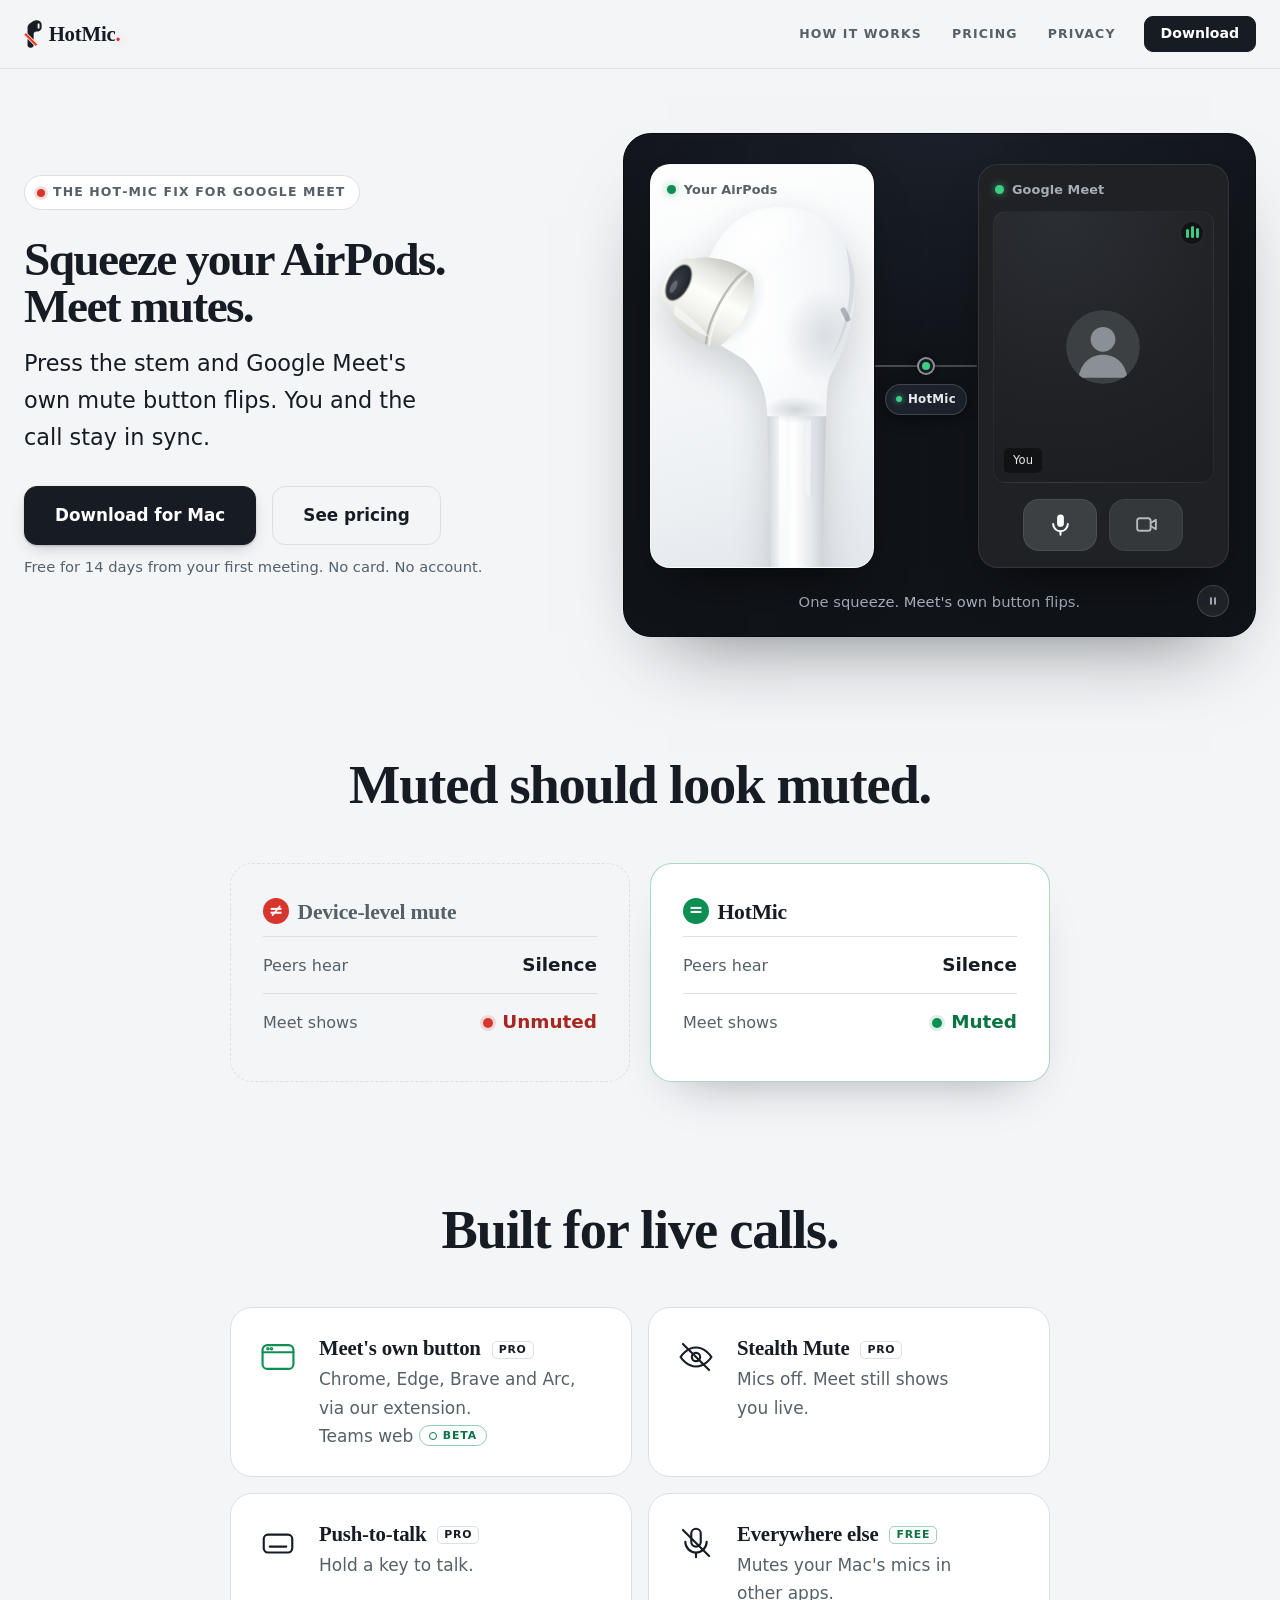
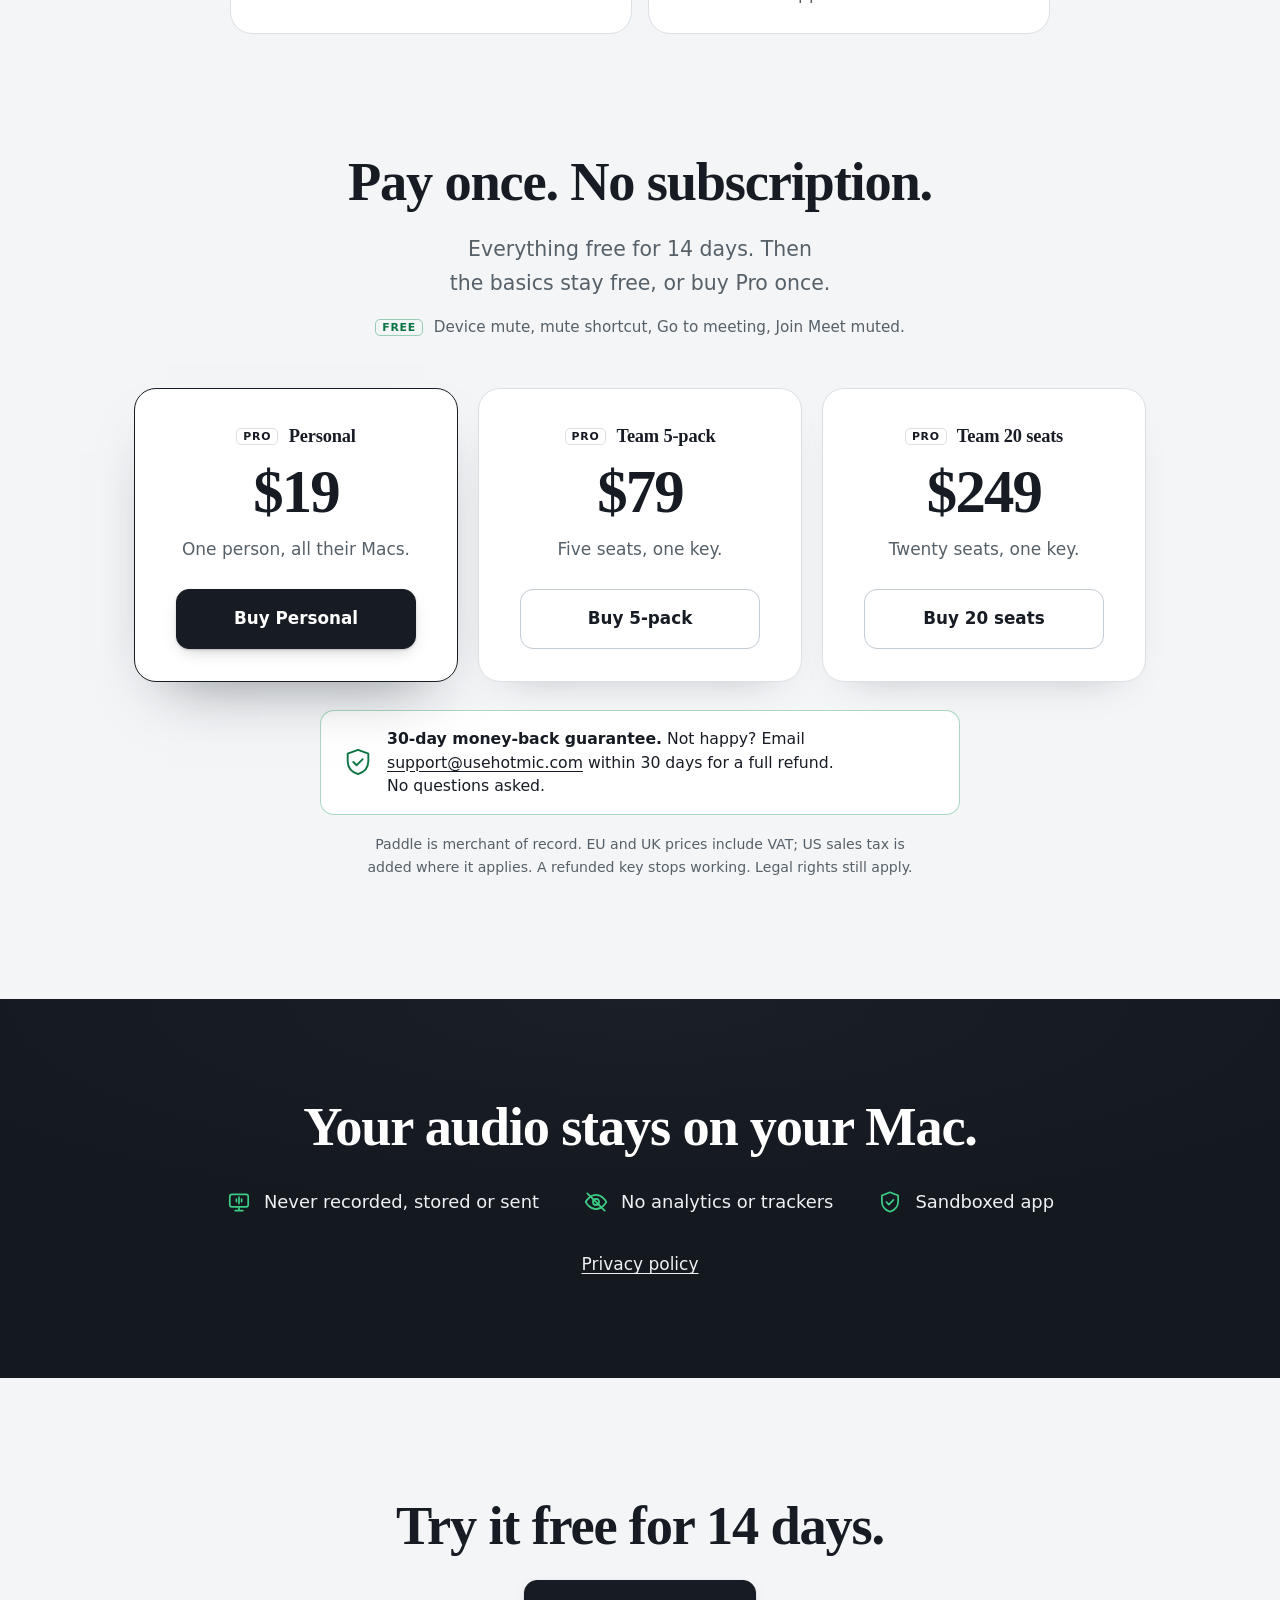
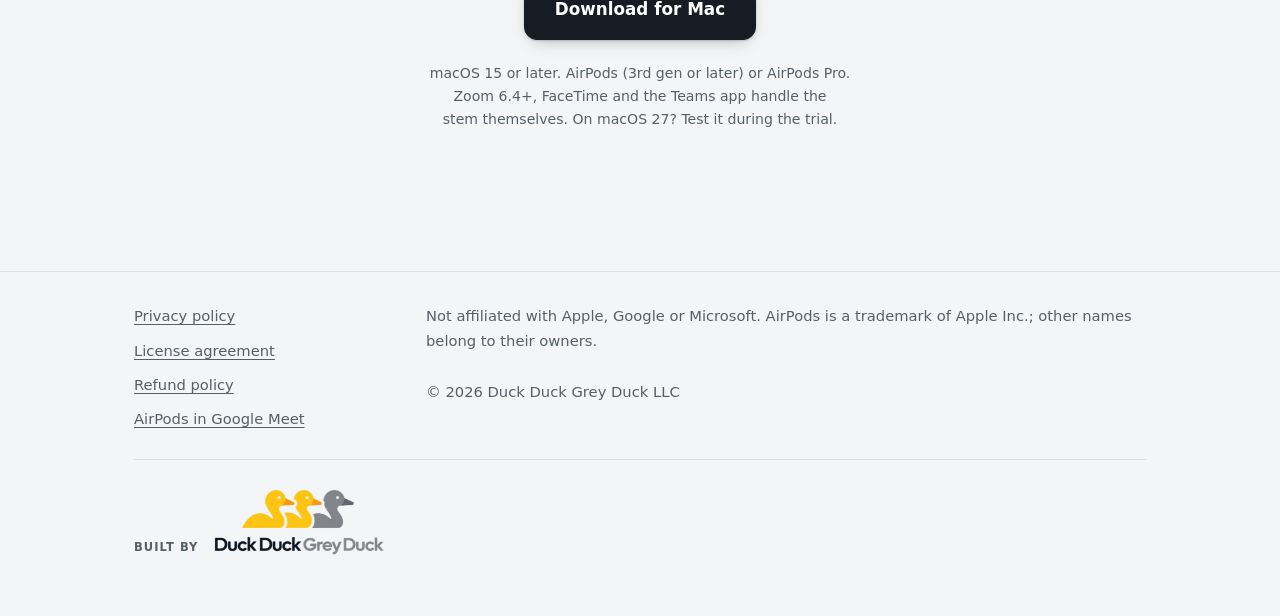
==== commit d3e0bd36: "Refunds: 30-day money-back guarantee, stated plainly under the plans Co-Authored-By: Claude Opus 5.5" ====
--- a/index.html
+++ b/index.html
@@ -27,7 +27,7 @@
 <meta name="twitter:image" content="https://usehotmic.com/assets/og-image.png">
 <meta name="twitter:image:alt" content="The HotMic app icon and wordmark">
 </head>
-<body>
+<body class="mini">
 <a class="skip" href="#main">Skip to content</a>
 
 <header class="site-head">
@@ -35,33 +35,33 @@
     <a class="wordmark" href="index.html"><img class="glyph" src="assets/glyph-56.png" srcset="assets/glyph-56.png 2x, assets/glyph-84.png 3x" alt="" width="18" height="28">HotMic<span class="dot">.</span></a>
     <nav aria-label="Site">
       <a href="#how">How it works</a>
+      <a href="#pricing">Pricing</a>
       <a href="#privacy">Privacy</a>
-      <a href="#pricing">Pricing</a>
-      <a href="#download">Download</a>
     </nav>
+    <!-- TODO: replace href with the GitHub Releases download URL (dmg) before launch -->
+    <a class="btn head-cta" href="#">Download</a>
   </div>
 </header>
 
 <main id="main">
 
-<section class="hero">
-  <div class="wrap">
-    <h1>Press your AirPods stem and Google Meet's own mute button flips.</h1>
-    <p class="sub">HotMic brings the gesture to Google Meet and Microsoft Teams on the web, in Chrome, Edge, Brave, Arc or Chromium. In most other apps that never adopted Apple's mute API, it mutes your Mac's microphones instead.</p>
+<section class="m-hero">
+  <div class="wrap hero-grid">
+   <div class="hero-copy">
+    <p class="eyebrow">The hot&#8209;mic fix for Google Meet</p>
+    <h1><span class="l1">Squeeze your AirPods.</span> <span class="nb">Meet mutes.</span></h1>
+    <p class="sub">Press the stem and Google Meet's own mute button flips. You and the call stay in&nbsp;sync.</p>
     <div class="cta-row">
       <!-- TODO: replace href with the GitHub Releases download URL (dmg) before launch -->
-      <a class="btn" href="#" aria-describedby="dl-note">Download HotMic for Mac</a>
+      <a class="btn" href="#" aria-describedby="dl-note">Download for Mac</a>
       <a class="btn quiet" href="#pricing">See pricing</a>
     </div>
-    <p class="cta-note" id="dl-note">Free for 14 days from your first meeting, full features, no card. After that, device-level mute and the mute shortcut stay free.</p>
-  </div>
-</section>
-
-<div class="demo-band">
-  <div class="wrap">
+    <p class="cta-note" id="dl-note">Free for 14 days from your first meeting. No card. No&nbsp;account.</p>
+   </div>
+   <div class="demo-band" id="how">
     <figure class="demo">
       <input type="checkbox" id="demo-pause" class="vh">
-      <label for="demo-pause" class="demo-pause">Pause animation</label>
+      <label for="demo-pause" class="demo-pause" title="Pause animation"><svg class="i-pause" viewBox="0 0 16 16" aria-hidden="true"><rect x="4" y="3" width="2.6" height="10" rx="1"/><rect x="9.4" y="3" width="2.6" height="10" rx="1"/></svg><svg class="i-play" viewBox="0 0 16 16" aria-hidden="true"><path d="M5 3.2v9.6a.6.6 0 0 0 .9.5l7.6-4.8a.6.6 0 0 0 0-1L5.9 2.7a.6.6 0 0 0-.9.5z"/></svg><span class="vh">Pause animation</span></label>
       <div class="demo-stage" aria-hidden="true">
 
         <div class="panel pod-panel">
@@ -275,140 +275,117 @@
         </div>
 
       </div>
-      <figcaption>One squeeze on the stem, and Google Meet's own mute button flips.</figcaption>
+      <figcaption>One squeeze. Meet's own button flips.</figcaption>
     </figure>
-  </div>
-</div>
-
-<section id="wedge">
-  <div class="wrap">
-    <div class="prose">
-      <h2>Device-level mute leaves Meet showing you unmuted.</h2>
-      <p>Many AirPods mute utilities mute at the device level: your peers stop hearing you, but the meeting app has no idea. Google Meet keeps showing you as live while you say nothing, and its own mute button now disagrees with reality: two switches, each unaware of the other. That mismatch is how hot-mic moments happen.</p>
-      <p>Where it can (Google Meet in Chrome, Edge, Brave, Arc or Chromium, and, with less testing so far, Microsoft Teams on the web), HotMic flips the meeting's own mute button instead. This sync is included in the 14-day trial and with a license. There is one mute state, and you, the meeting, and everyone on the call see the same one. Everywhere else it mutes at the device level, and the menu bar tells you so.</p>
+   </div>
+  </div>
+</section>
+
+<section class="m-truth" aria-labelledby="truth-h">
+  <div class="wrap">
+    <h2 id="truth-h">Muted should look muted.</h2>
+    <div class="vs">
+      <div class="vs-card is-bad">
+        <h3>Device-level mute</h3>
+        <dl>
+          <div><dt>Peers hear</dt><dd>Silence</dd></div>
+          <div><dt>Meet shows</dt><dd class="st-bad">Unmuted</dd></div>
+        </dl>
+      </div>
+      <div class="vs-card is-good">
+        <h3>HotMic</h3>
+        <dl>
+          <div><dt>Peers hear</dt><dd>Silence</dd></div>
+          <div><dt>Meet shows</dt><dd class="st-good">Muted</dd></div>
+        </dl>
+      </div>
     </div>
-    <table class="truth">
-      <caption>You press the stem to mute. What happens next:</caption>
-      <thead>
-        <tr>
-          <th scope="col"><span class="vh">Approach</span></th>
-          <th scope="col">What peers hear</th>
-          <th scope="col">What Meet shows</th>
-        </tr>
-      </thead>
-      <tbody>
-        <tr>
-          <td>Device-level muters</td>
-          <td>Silence</td>
-          <td class="bad">Unmuted (out of sync)</td>
-        </tr>
-        <tr>
-          <td>HotMic <span class="where">in Meet (Chrome, Edge, Brave, Arc)</span></td>
-          <td>Silence</td>
-          <td class="good">Muted (in sync)</td>
-        </tr>
-      </tbody>
-    </table>
   </div>
 </section>
 
-<section id="how">
-  <div class="wrap">
-    <div class="prose">
-      <h2>How it works</h2>
-      <p>Apple delivers the AirPods stem press only to a process the system believes is handling a call's audio. HotMic runs that kind of audio unit. Every sample it receives is rendered and immediately discarded, and it runs only while another app is already using your microphone. Outside meetings it is dormant, so it doesn't pull your AirPods into low-quality phone-call audio. The one exception is a short practice step in setup, which you start yourself.</p>
-      <p>Once HotMic has the gesture, it mutes through the best route available:</p>
-    </div>
-    <ul class="routes">
-      <li class="primary"><strong>In-app sync.</strong> The HotMic for Meet &amp; Teams extension (Chrome, Edge, Brave, Arc, Chromium) flips the meeting tab's own mute button, and changes made in the tab sync back. Google Meet is verified. Microsoft Teams on the web works through the same extension. On personal Teams, a live call confirmed the mute button the extension finds and clicks; a full test with the stem press is still to come. Work and school Teams hasn't been tested in a live call yet, and some Teams calls in a language other than English may not be detected. The Teams Mac app handles the stem press itself.</li>
-      <li class="primary"><strong>Virtual headset.</strong> HotMic adds the HotMic Headset, which Google Meet can pair with as a call-control headset (the same mechanism a Jabra or Poly headset uses), so Meet flips its own mute button. It works with Google Meet in Chrome, not with Teams. You connect it once in Meet: More options &rarr; Settings &rarr; Audio &rarr; Call control &rarr; Connect device. macOS asks you to allow HotMic under Accessibility, which HotMic uses only to create the headset. The headset uses a system capability that Apple grants only after review, and HotMic has that grant.</li>
-      <li><strong>Device fallback.</strong> Everywhere else, HotMic mutes every microphone on your Mac that can be silenced. It works with any app, though the app's own button won't change. This is the last resort, and the menu bar tells you which route you're on. You can turn it off in Settings.</li>
+<section class="m-tiles" aria-labelledby="tiles-h">
+  <div class="wrap">
+    <h2 id="tiles-h">Built for live calls.</h2>
+    <ul class="tiles">
+      <li>
+        <svg class="ico" viewBox="0 0 32 32" aria-hidden="true"><rect x="3" y="6" width="26" height="20" rx="4"/><path d="M3 12h26"/><circle cx="7.5" cy="9" r="0.6"/><circle cx="10.5" cy="9" r="0.6"/></svg>
+        <h3>Meet's own button <span class="tag">Pro</span></h3>
+        <p>Chrome, Edge, Brave and Arc, via our extension. <span class="nb">Teams web <span class="pill-tag beta">Beta</span></span></p>
+      </li>
+      <li>
+        <svg class="ico" viewBox="0 0 32 32" aria-hidden="true"><path d="M3 16s5-8 13-8 13 8 13 8-5 8-13 8S3 16 3 16z"/><circle cx="16" cy="16" r="3.5"/><path d="M5 5l22 22"/></svg>
+        <h3>Stealth Mute <span class="tag">Pro</span></h3>
+        <p>Mics off. Meet still shows you&nbsp;live.</p>
+      </li>
+      <li>
+        <svg class="ico" viewBox="0 0 32 32" aria-hidden="true"><rect x="4" y="9" width="24" height="15" rx="3.5"/><path d="M9 19h14"/></svg>
+        <h3>Push-to-talk <span class="tag">Pro</span></h3>
+        <p>Hold a key to&nbsp;talk.</p>
+      </li>
+      <li>
+        <svg class="ico" viewBox="0 0 32 32" aria-hidden="true"><rect x="12" y="4" width="8" height="15" rx="4"/><path d="M7 15a9 9 0 0 0 18 0M16 24v4M5 5l22 22"/></svg>
+        <h3>Everywhere else <span class="tag free">Free</span></h3>
+        <p>Mutes your Mac's mics in other&nbsp;apps.</p>
+      </li>
     </ul>
-    <div class="prose outro">
-      <p>HotMic leaves FaceTime, Zoom and the Microsoft Teams Mac app alone, so their own stem-press support keeps working. In Zoom, that support is in recent versions (6.4 and later) and can be switched off in Zoom's settings. If the stem press doesn't mute you in Zoom, update Zoom or use HotMic's mute shortcut, which still mutes your Mac's microphones there.</p>
-    </div>
-    <div class="prose extras-lead">
-      <p>Keyboard shortcuts (mute, push-to-talk, Stealth Mute and Go to meeting, each one changeable) and an on-screen mute indicator round it out. A few more things it does:</p>
-    </div>
-    <ul class="extras">
-      <li><strong>Stealth Mute.</strong> <span class="tag">Pro</span> Off by default. While it's on, muting in a meeting (stem press, mute shortcut, menu or push-to-talk) silences every mic on your Mac that can be silenced, and the meeting keeps showing you unmuted. HotMic's menu bar icon and on-screen indicator show you as muted. <kbd>⌃⌥⇧M</kbd> turns Stealth Mute on or off.</li>
-      <li><strong>Push-to-talk.</strong> <span class="tag">Pro</span> Pick a key, hold it to talk while you're muted, and let go to mute again.</li>
-      <li><strong>Pause music during meetings.</strong> <span class="tag">Pro</span> Off by default. HotMic pauses Music or Spotify when a call starts and, unless you changed something meanwhile, resumes what it paused when the call ends. macOS asks your permission first.</li>
-      <li><strong>Go to meeting.</strong> With the HotMic for Meet &amp; Teams extension installed, a menu item, or a shortcut you choose, brings your Meet or Teams tab and its window to the front.</li>
-      <li><strong>Join Meet muted.</strong> Turn it on in the extension, and on Meet's pre-join screen it switches your mic (and, if you choose, your camera) off before you join.</li>
-      <li><strong>Ask before closing a meeting tab.</strong> During a Meet or Teams call, the extension has your browser confirm before the tab closes or reloads. On by default; you can turn it off.</li>
-    </ul>
   </div>
 </section>
 
-<div class="trust-band" id="privacy">
-  <div class="wrap">
-    <h2>Privacy</h2>
-    <p class="lead">Your audio is rendered and discarded on your Mac. No audio ever leaves your device.</p>
-    <ul>
-      <li>Your audio is never recorded, stored, or transmitted. The audio unit exists only so macOS will deliver the mute gesture; the samples go nowhere.</li>
-      <li>The app's only network activity: update checks (automatic if you agree, or when you ask), which send your IP address and app version to the update server, and, once you've entered a license key, a daily download of a public list of revoked keys that HotMic compares with yours on your Mac.</li>
-      <li>No analytics or trackers in the app or on this site. The only cookies are Paddle's, for checkout.</li>
-      <li>The app is sandboxed, and the virtual-headset capability it uses is individually reviewed and granted by Apple.</li>
-    </ul>
-    <p>The full policy is short and readable: <a href="privacy.html">Privacy policy</a>.</p>
-  </div>
-</div>
-
 <section id="pricing">
   <div class="wrap">
-    <div class="prose">
-      <h2>One-time purchase. No subscription.</h2>
-      <p>Everything is included for 14 days, counted from the first meeting HotMic handles (calls in Zoom, FaceTime and the Teams Mac app don't count, and neither does setup's practice step), no card. When the trial ends, HotMic keeps working for free with device-level mute, the mute shortcut and Go to meeting, and the extension keeps Join Meet muted and Ask before closing a meeting tab. A license unlocks HotMic Pro: Meet's own mute button following your press (through the browser extension or the HotMic Headset; Teams on the web too, through the extension), Stealth Mute, push-to-talk, and pausing your music during meetings.</p>
-    </div>
+    <h2>Pay once. No subscription.</h2>
+    <p class="lede">Everything free for 14 days. Then the basics stay free, or buy Pro&nbsp;once.</p>
+    <p class="free-line"><span class="tag free">Free</span> Device mute, mute shortcut, Go to meeting, Join Meet&nbsp;muted.</p>
     <!-- Buy buttons are placeholders: Paddle.js checkout wiring comes later.
          The data-paddle-price-id attributes below carry the LIVE Paddle price IDs. -->
-    <table class="price-table">
-      <thead>
-        <tr>
-          <th scope="col">License</th>
-          <th scope="col"><span class="vh">Who it's for</span></th>
-          <th scope="col">Price</th>
-          <th scope="col"><span class="vh">Buy</span></th>
-        </tr>
-      </thead>
-      <tbody>
-        <tr>
-          <td class="tier">Personal</td>
-          <td class="who">One person, all the Macs they own or control.</td>
-          <td class="amount">$19 <small>one-time</small></td>
-          <td class="buy"><a class="btn" href="#" data-paddle-price-id="pri_01m32qxtfpzraze0hqzb26wvke">Buy Personal</a></td>
-        </tr>
-        <tr>
-          <td class="tier">Team 5-pack</td>
-          <td class="who">Five seats on one key.</td>
-          <td class="amount">$79 <small>one-time</small></td>
-          <td class="buy"><a class="btn" href="#" data-paddle-price-id="pri_01m32qxtnr5wmz0vpy3ga212ef">Buy 5-pack</a></td>
-        </tr>
-        <tr>
-          <td class="tier">Team 20 seats</td>
-          <td class="who">Twenty seats on one key.</td>
-          <td class="amount">$249 <small>one-time</small></td>
-          <td class="buy"><a class="btn" href="#" data-paddle-price-id="pri_01m32qxtwzv6b7e3d7evcg1w05">Buy 20 seats</a></td>
-        </tr>
-      </tbody>
-    </table>
-    <p class="fine">Paddle handles purchases as merchant of record and takes care of sales tax, VAT and invoices. Prices in the EU and UK include VAT; US sales tax, where it applies, is added at checkout. Licenses are perpetual for the versions they cover.</p>
-    <p class="fine" id="refunds">Refunds: if HotMic doesn't work for you, email <a href="mailto:support@usehotmic.com">support@usehotmic.com</a> within 14 days of your purchase and we'll refund you in full through Paddle. This doesn't limit any refund rights you have by law.</p>
+    <ul class="plans">
+      <li class="plan is-main">
+        <h3><span class="tag">Pro</span> Personal</h3>
+        <p class="price">$19</p>
+        <p class="who">One person, all their Macs.</p>
+        <a class="btn" href="#" data-paddle-price-id="pri_01m32qxtfpzraze0hqzb26wvke">Buy Personal</a>
+      </li>
+      <li class="plan">
+        <h3><span class="tag">Pro</span> Team 5-pack</h3>
+        <p class="price">$79</p>
+        <p class="who">Five seats, one key.</p>
+        <a class="btn quiet" href="#" data-paddle-price-id="pri_01m32qxtnr5wmz0vpy3ga212ef">Buy 5-pack</a>
+      </li>
+      <li class="plan">
+        <h3><span class="tag">Pro</span> Team 20 seats</h3>
+        <p class="price">$249</p>
+        <p class="who">Twenty seats, one key.</p>
+        <a class="btn quiet" href="#" data-paddle-price-id="pri_01m32qxtwzv6b7e3d7evcg1w05">Buy 20 seats</a>
+      </li>
+    </ul>
+    <div class="guarantee" id="refunds">
+      <svg viewBox="0 0 32 32" aria-hidden="true"><path d="M16 3l11 4v8c0 7-4.7 12-11 14C9.7 27 5 22 5 15V7z"/><path d="M11 16l3.5 3.5L21 13"/></svg>
+      <p><strong>30-day money-back guarantee.</strong> Not happy? Email <a href="mailto:support@usehotmic.com">support@usehotmic.com</a> within 30&nbsp;days for a full refund. No questions&nbsp;asked.</p>
+    </div>
+    <p class="fine">Paddle is merchant of record. EU and UK prices include VAT; US sales tax is added where it applies. A refunded key stops working. Legal rights still apply.</p>
   </div>
 </section>
 
+<div class="trust-band" id="privacy">
+  <div class="wrap">
+    <h2>Your audio stays on your Mac.</h2>
+    <ul class="trust">
+      <li><svg viewBox="0 0 24 24" aria-hidden="true"><rect x="3.5" y="5" width="17" height="11.5" rx="2"/><path d="M8.5 20h7M12 16.5V20"/><path d="M12 7.6v5.8M9.6 9.4v2.2M14.4 9.4v2.2"/></svg>Never recorded, stored or&nbsp;sent</li>
+      <li><svg viewBox="0 0 24 24" aria-hidden="true"><path d="M2.5 12s3.5-6.5 9.5-6.5S21.5 12 21.5 12 18 18.5 12 18.5 2.5 12 2.5 12z"/><circle cx="12" cy="12" r="2.8"/><path d="M4 4l16 16"/></svg>No analytics or&nbsp;trackers</li>
+      <li><svg viewBox="0 0 24 24" aria-hidden="true"><path d="M12 3l7.5 3v5.5c0 4.6-3.2 8-7.5 9.5-4.3-1.5-7.5-4.9-7.5-9.5V6z"/><path d="M8.8 12.2l2.2 2.2 4.2-4.4"/></svg>Sandboxed&nbsp;app</li>
+    </ul>
+    <p><a href="privacy.html">Privacy policy</a></p>
+  </div>
+</div>
+
 <section id="download">
   <div class="wrap">
-    <div class="prose">
-      <h2>Get HotMic</h2>
-      <p>Requires macOS 15 Sequoia or later. HotMic is tested on macOS 26 Tahoe. We haven't confirmed the AirPods stem press on macOS 27 yet, so if you're on macOS 27, use the free trial to check it on your Mac before you buy. The stem press needs AirPods with press-to-mute (AirPods 3rd generation or later, or AirPods Pro); the mute shortcut works with any microphone that can be silenced. Meet and Teams sync uses the HotMic for Meet &amp; Teams browser extension, which HotMic helps you add, in Chrome, Edge, Brave, Arc or Chromium. For Google Meet in Chrome, the HotMic Headset is a second way to sync: macOS asks you to allow HotMic under Accessibility, and you connect the headset once in Meet's settings. In other browsers, such as Safari or Firefox, HotMic mutes at the device level instead.</p>
-      <div class="cta-row">
-        <!-- TODO: replace href with the GitHub Releases download URL (dmg) before launch -->
-        <a class="btn" href="#">Download HotMic for Mac</a>
-      </div>
-      <p class="cta-note">Your 14-day trial starts with your first meeting, not at install. No account, no card, no sign-up.</p>
+    <h2>Try it free for 14&nbsp;days.</h2>
+    <div class="cta-row">
+      <!-- TODO: replace href with the GitHub Releases download URL (dmg) before launch -->
+      <a class="btn" href="#">Download for Mac</a>
     </div>
+    <p class="fine">macOS 15 or later. AirPods (3rd gen or later) or AirPods&nbsp;Pro. Zoom 6.4+, FaceTime and the Teams app handle the stem&nbsp;themselves. On macOS&nbsp;27? Test it during the&nbsp;trial.</p>
   </div>
 </section>
 
@@ -422,7 +399,7 @@
       <a href="index.html#refunds">Refund policy</a>
       <a href="google-meet-airpods.html">AirPods in Google Meet</a>
     </nav>
-    <p>HotMic for Mac is not affiliated with, endorsed by, or sponsored by Apple, Google, Microsoft, Spotify, Zoom, or any headset maker. AirPods, Apple Music, FaceTime and macOS are trademarks of Apple Inc.; Google Meet and Chrome are trademarks of Google LLC; Microsoft Teams is a trademark of Microsoft Corporation; Spotify is a trademark of Spotify AB. Other names are trademarks of their respective owners.</p>
+    <p>Not affiliated with Apple, Google or Microsoft. AirPods is a trademark of Apple Inc.; other names belong to their owners.</p>
     <p>&copy; 2026 Duck Duck Grey Duck LLC</p>
     <p class="maker">
       <span class="maker-label">Built by</span>
--- a/styles.css
+++ b/styles.css
@@ -2242,3 +2242,22 @@
   .guide .g-fix h2 { font-size: 1.5rem; }
   .guide .g-fix-cta .btn { width: 100%; text-align: center; }
 }
+
+/* pricing: the money-back guarantee, stated plainly under the plans */
+.mini .guarantee {
+  display: flex; align-items: center; gap: 14px;
+  max-width: 640px; margin: 28px auto 18px; padding: 16px 22px;
+  background: var(--card); border: 1px solid rgba(14, 143, 82, 0.35); border-radius: 14px;
+  text-align: left;
+}
+.mini .guarantee svg {
+  flex: none; width: 30px; height: 30px;
+  fill: none; stroke: var(--live-ink); stroke-width: 2; stroke-linecap: round; stroke-linejoin: round;
+}
+.mini .guarantee p { margin: 0; font-size: 0.98rem; line-height: 1.5; text-wrap: pretty; }
+.mini .guarantee strong { color: var(--ink); }
+.mini .guarantee a { text-underline-offset: 3px; }
+@media (max-width: 480px) {
+  .mini .guarantee { align-items: flex-start; padding: 14px 16px; gap: 12px; }
+  .mini .guarantee svg { width: 26px; height: 26px; margin-top: 2px; }
+}
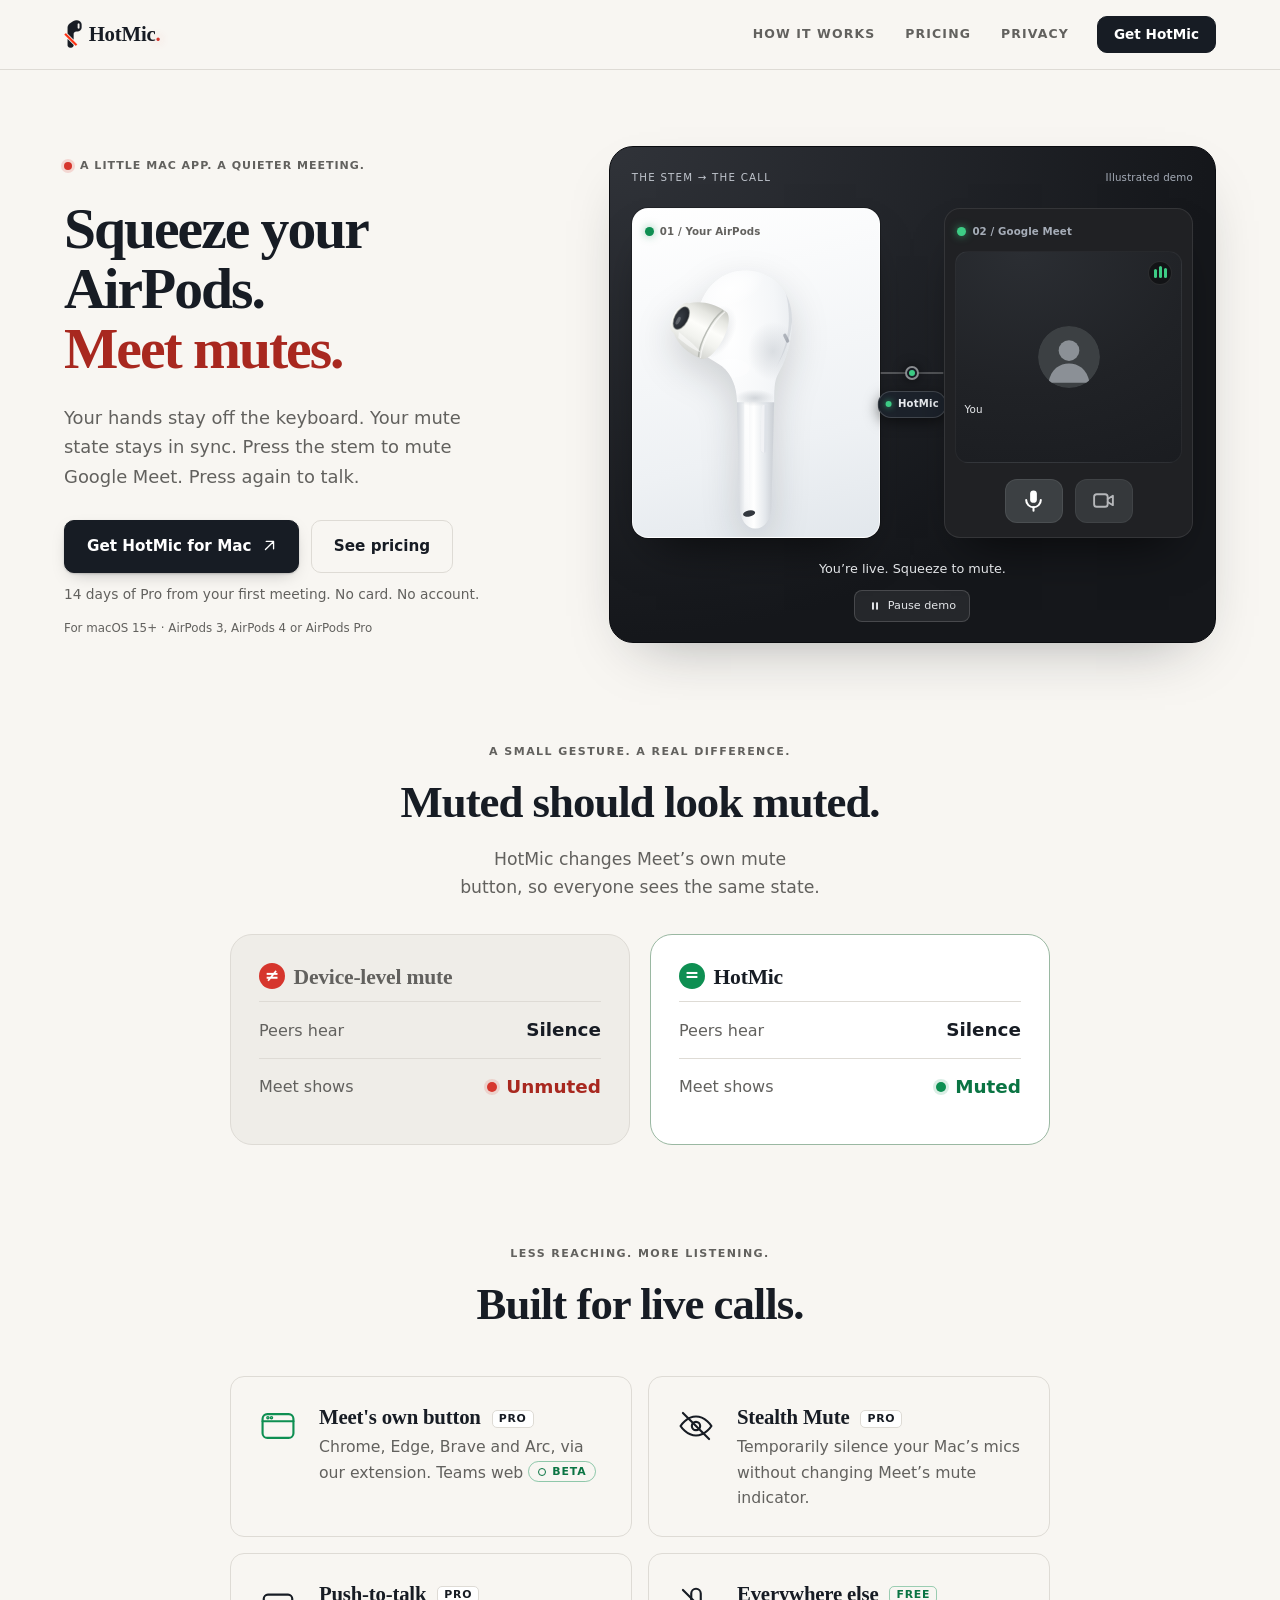
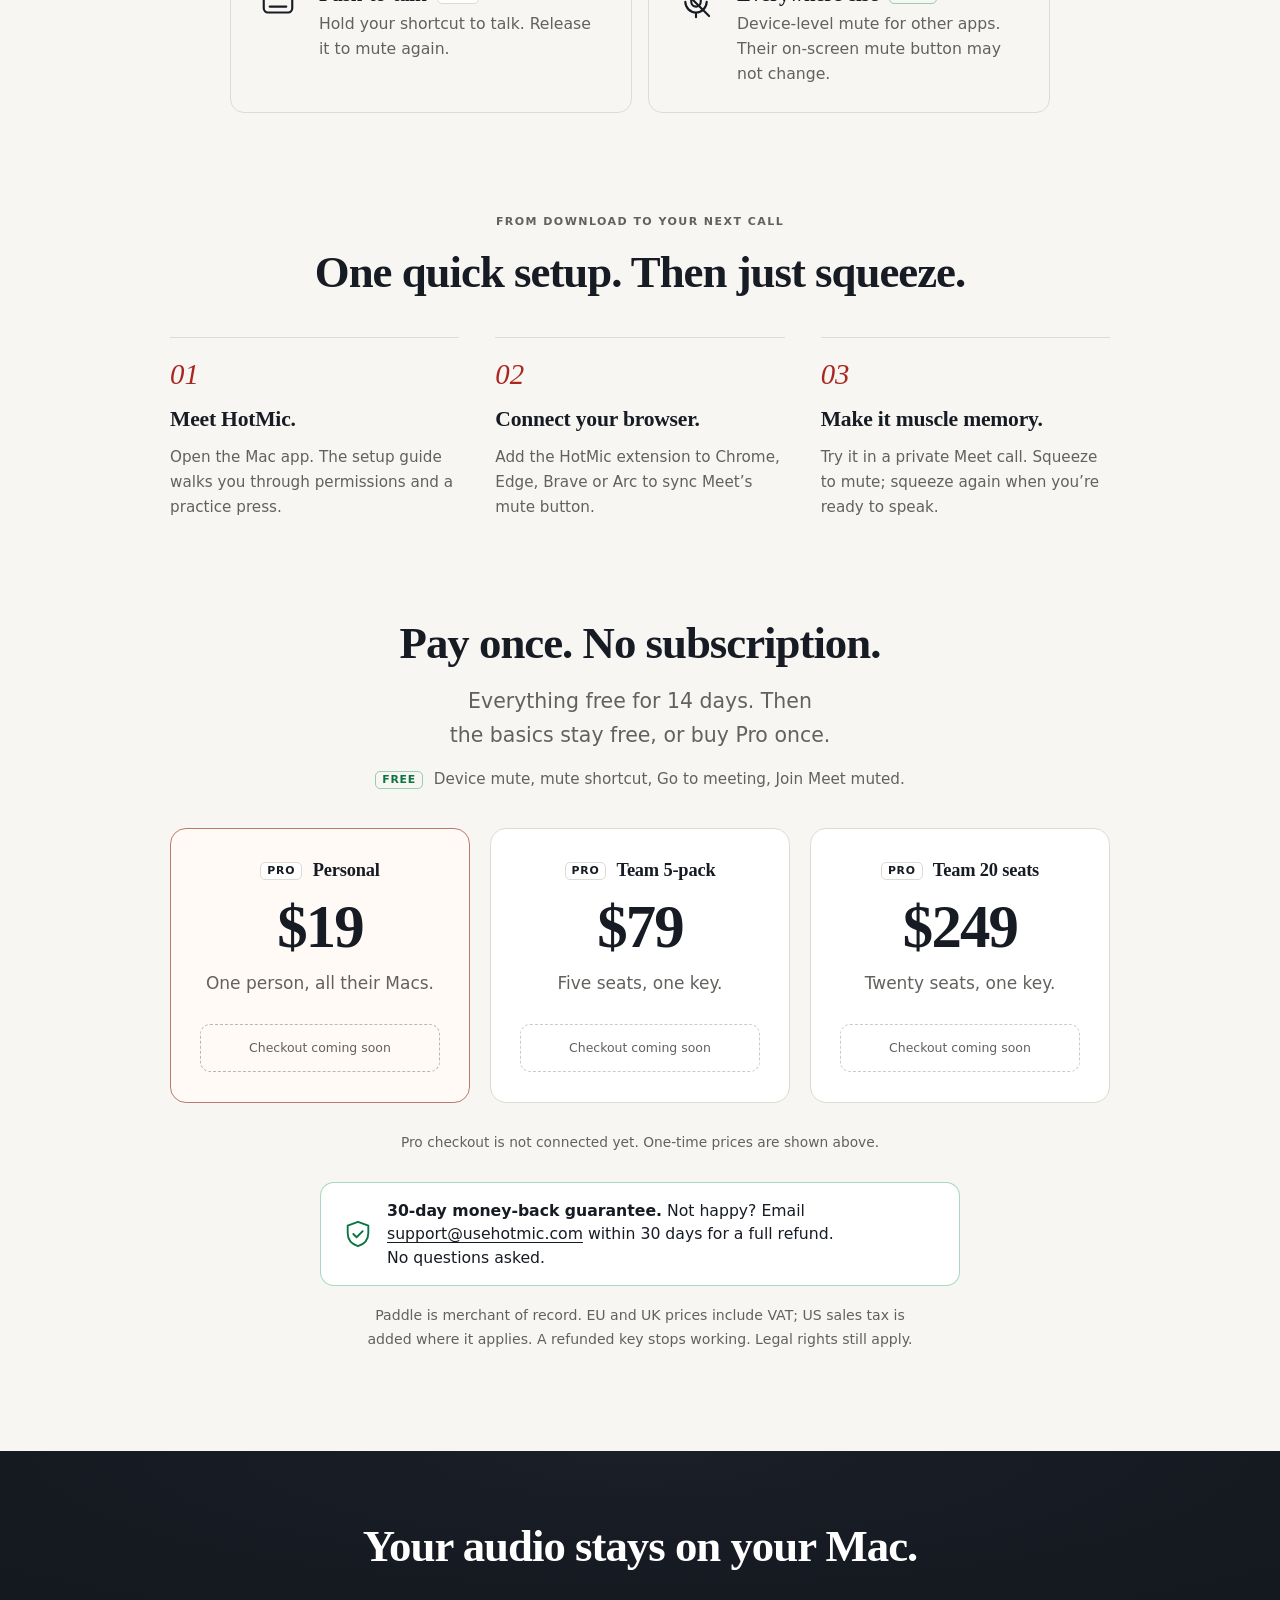
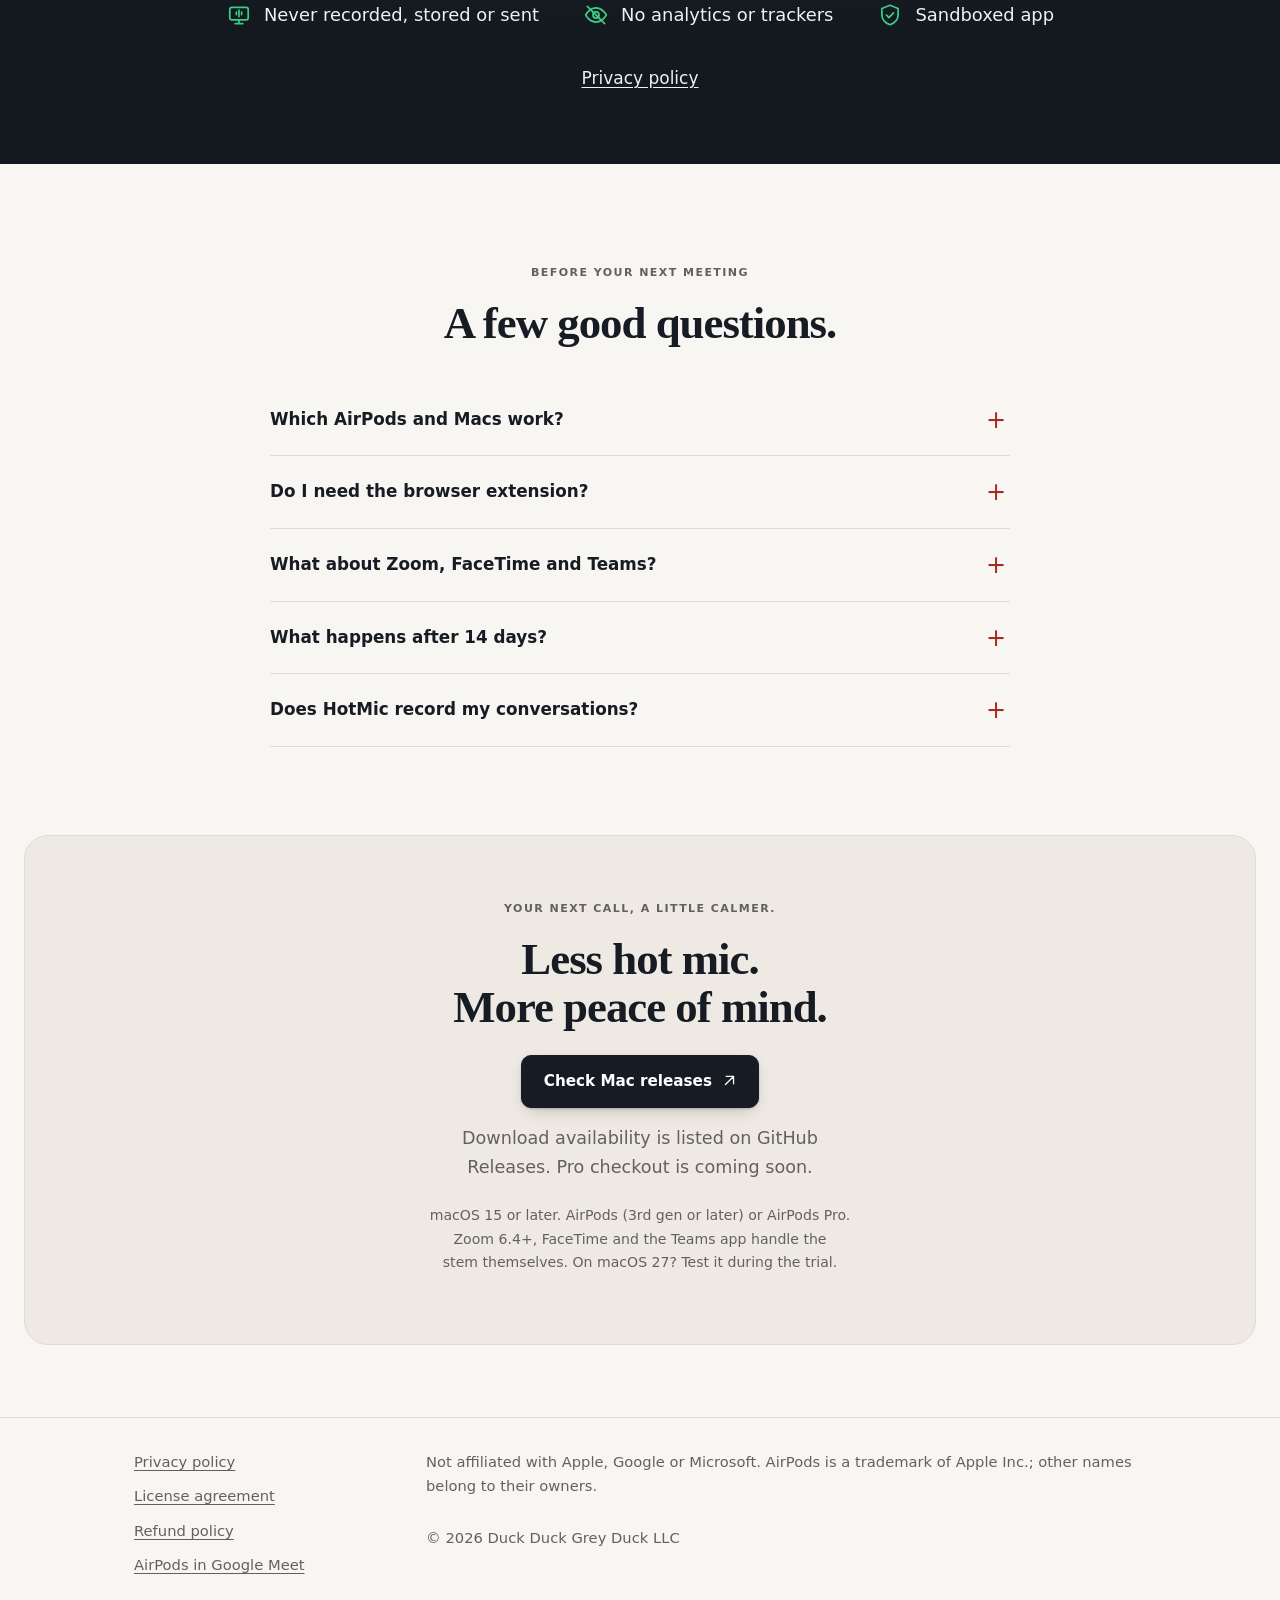
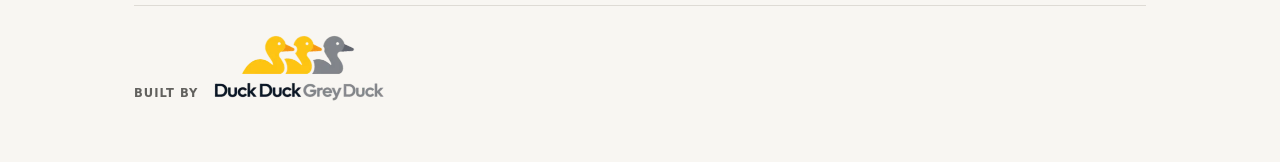
==== commit d386ecde: "Refine marketing site and AirPods demo" ====
--- a/index.html
+++ b/index.html
@@ -6,6 +6,7 @@
 <title>HotMic for Mac: mute Google Meet with your AirPods stem</title>
 <meta name="description" content="Press your AirPods stem and Google Meet's own mute button flips. In most other apps, HotMic mutes your Mac's microphones instead.">
 <link rel="stylesheet" href="styles.css">
+<link rel="stylesheet" href="home.css">
 <link rel="icon" href="assets/favicon.ico" sizes="any">
 <link rel="icon" type="image/png" sizes="32x32" href="assets/favicon-32.png">
 <link rel="icon" type="image/png" sizes="16x16" href="assets/favicon-16.png">
@@ -38,8 +39,7 @@
       <a href="#pricing">Pricing</a>
       <a href="#privacy">Privacy</a>
     </nav>
-    <!-- TODO: replace href with the GitHub Releases download URL (dmg) before launch -->
-    <a class="btn head-cta" href="#">Download</a>
+    <a class="btn head-cta" href="#download">Get HotMic</a>
   </div>
 </header>
 
@@ -48,30 +48,31 @@
 <section class="m-hero">
   <div class="wrap hero-grid">
    <div class="hero-copy">
-    <p class="eyebrow">The hot&#8209;mic fix for Google Meet</p>
+    <p class="eyebrow">A little Mac app. A quieter meeting.</p>
     <h1><span class="l1">Squeeze your AirPods.</span> <span class="nb">Meet mutes.</span></h1>
-    <p class="sub">Press the stem and Google Meet's own mute button flips. You and the call stay in&nbsp;sync.</p>
+    <p class="sub">Your hands stay off the keyboard. Your mute state stays in sync. Press the stem to mute Google Meet. Press again to talk.</p>
     <div class="cta-row">
-      <!-- TODO: replace href with the GitHub Releases download URL (dmg) before launch -->
-      <a class="btn" href="#" aria-describedby="dl-note">Download for Mac</a>
+        <a class="btn" href="#download" aria-describedby="dl-note">Get HotMic for Mac <svg class="cta-arrow" viewBox="0 0 16 16" aria-hidden="true"><path d="M3 13 13 3M4 3h9v9"/></svg></a>
       <a class="btn quiet" href="#pricing">See pricing</a>
     </div>
-    <p class="cta-note" id="dl-note">Free for 14 days from your first meeting. No card. No&nbsp;account.</p>
+    <p class="cta-note" id="dl-note">14 days of Pro from your first meeting. No card. No account.</p>
+    <p class="hero-requirements">For macOS 15+ · AirPods 3, AirPods 4 or AirPods Pro</p>
    </div>
    <div class="demo-band" id="how">
+    <div class="demo-heading"><span>THE STEM → THE CALL</span><span class="demo-kind">Illustrated demo</span></div>
     <figure class="demo">
       <input type="checkbox" id="demo-pause" class="vh">
-      <label for="demo-pause" class="demo-pause" title="Pause animation"><svg class="i-pause" viewBox="0 0 16 16" aria-hidden="true"><rect x="4" y="3" width="2.6" height="10" rx="1"/><rect x="9.4" y="3" width="2.6" height="10" rx="1"/></svg><svg class="i-play" viewBox="0 0 16 16" aria-hidden="true"><path d="M5 3.2v9.6a.6.6 0 0 0 .9.5l7.6-4.8a.6.6 0 0 0 0-1L5.9 2.7a.6.6 0 0 0-.9.5z"/></svg><span class="vh">Pause animation</span></label>
+      <label for="demo-pause" class="demo-pause" title="Toggle animation playback"><svg class="i-pause" viewBox="0 0 16 16" aria-hidden="true"><rect x="4" y="3" width="2.6" height="10" rx="1"/><rect x="9.4" y="3" width="2.6" height="10" rx="1"/></svg><svg class="i-play" viewBox="0 0 16 16" aria-hidden="true"><path d="M5 3.2v9.6a.6.6 0 0 0 .9.5l7.6-4.8a.6.6 0 0 0 0-1L5.9 2.7a.6.6 0 0 0-.9.5z"/></svg><span class="pause-label">Pause demo</span><span class="play-label">Resume demo</span></label>
       <div class="demo-stage" aria-hidden="true">
 
         <div class="panel pod-panel">
           <div class="panel-head">
             <span class="sync-dot"><span class="d-live"></span><span class="d-muted"></span></span>
-            <span class="panel-name">Your AirPods</span>
+            <span class="panel-name">01 / Your AirPods</span>
           </div>
           <div class="pod-crop">
             <div class="pod-cam">
-              <svg class="airpod" viewBox="44 16 134 252" role="presentation">
+              <svg class="airpod" viewBox="0 0 264 300" role="presentation">
                 <defs>
                   <radialGradient id="pd-body" cx="0.36" cy="0.24" r="1.05">
                     <stop offset="0" stop-color="#ffffff"/>
@@ -218,7 +219,7 @@
         <div class="panel meet-panel">
           <div class="panel-head">
             <span class="sync-dot"><span class="d-live"></span><span class="d-muted"></span></span>
-            <span class="panel-name">Google Meet</span>
+            <span class="panel-name">02 / Google Meet</span>
           </div>
           <div class="meet-tile">
             <svg class="avatar" viewBox="0 0 48 48" role="presentation">
@@ -275,7 +276,7 @@
         </div>
 
       </div>
-      <figcaption>One squeeze. Meet's own button flips.</figcaption>
+      <figcaption><span class="demo-caption-live">You’re live. Squeeze to mute.</span><span class="demo-caption-muted">Muted in Meet. Squeeze again to talk.</span></figcaption>
     </figure>
    </div>
   </div>
@@ -283,7 +284,9 @@
 
 <section class="m-truth" aria-labelledby="truth-h">
   <div class="wrap">
+    <p class="section-kicker">A small gesture. A real difference.</p>
     <h2 id="truth-h">Muted should look muted.</h2>
+    <p class="lede">HotMic changes Meet’s own mute button, so everyone sees the same state.</p>
     <div class="vs">
       <div class="vs-card is-bad">
         <h3>Device-level mute</h3>
@@ -305,6 +308,7 @@
 
 <section class="m-tiles" aria-labelledby="tiles-h">
   <div class="wrap">
+    <p class="section-kicker">Less reaching. More listening.</p>
     <h2 id="tiles-h">Built for live calls.</h2>
     <ul class="tiles">
       <li>
@@ -315,19 +319,31 @@
       <li>
         <svg class="ico" viewBox="0 0 32 32" aria-hidden="true"><path d="M3 16s5-8 13-8 13 8 13 8-5 8-13 8S3 16 3 16z"/><circle cx="16" cy="16" r="3.5"/><path d="M5 5l22 22"/></svg>
         <h3>Stealth Mute <span class="tag">Pro</span></h3>
-        <p>Mics off. Meet still shows you&nbsp;live.</p>
+        <p>Temporarily silence your Mac’s mics without changing Meet’s mute indicator.</p>
       </li>
       <li>
         <svg class="ico" viewBox="0 0 32 32" aria-hidden="true"><rect x="4" y="9" width="24" height="15" rx="3.5"/><path d="M9 19h14"/></svg>
         <h3>Push-to-talk <span class="tag">Pro</span></h3>
-        <p>Hold a key to&nbsp;talk.</p>
+        <p>Hold your shortcut to talk. Release it to mute again.</p>
       </li>
       <li>
         <svg class="ico" viewBox="0 0 32 32" aria-hidden="true"><rect x="12" y="4" width="8" height="15" rx="4"/><path d="M7 15a9 9 0 0 0 18 0M16 24v4M5 5l22 22"/></svg>
         <h3>Everywhere else <span class="tag free">Free</span></h3>
-        <p>Mutes your Mac's mics in other&nbsp;apps.</p>
+        <p>Device-level mute for other apps. Their on-screen mute button may not change.</p>
       </li>
     </ul>
+  </div>
+</section>
+
+<section class="setup" aria-labelledby="setup-h">
+  <div class="wrap">
+    <p class="section-kicker">From download to your next call</p>
+    <h2 id="setup-h">One quick setup. Then just squeeze.</h2>
+    <ol class="setup-steps">
+      <li><span class="step-number">01</span><h3>Meet HotMic.</h3><p>Open the Mac app. The setup guide walks you through permissions and a practice press.</p></li>
+      <li><span class="step-number">02</span><h3>Connect your browser.</h3><p>Add the HotMic extension to Chrome, Edge, Brave or Arc to sync Meet’s mute button.</p></li>
+      <li><span class="step-number">03</span><h3>Make it muscle memory.</h3><p>Try it in a private Meet call. Squeeze to mute; squeeze again when you’re ready to speak.</p></li>
+    </ol>
   </div>
 </section>
 
@@ -336,28 +352,28 @@
     <h2>Pay once. No subscription.</h2>
     <p class="lede">Everything free for 14 days. Then the basics stay free, or buy Pro&nbsp;once.</p>
     <p class="free-line"><span class="tag free">Free</span> Device mute, mute shortcut, Go to meeting, Join Meet&nbsp;muted.</p>
-    <!-- Buy buttons are placeholders: Paddle.js checkout wiring comes later.
-         The data-paddle-price-id attributes below carry the LIVE Paddle price IDs. -->
+    <!-- Checkout is pending. Retain live Paddle price IDs for future wiring. -->
     <ul class="plans">
       <li class="plan is-main">
         <h3><span class="tag">Pro</span> Personal</h3>
         <p class="price">$19</p>
         <p class="who">One person, all their Macs.</p>
-        <a class="btn" href="#" data-paddle-price-id="pri_01m32qxtfpzraze0hqzb26wvke">Buy Personal</a>
+        <span class="btn checkout-pending" data-paddle-price-id="pri_01m32qxtfpzraze0hqzb26wvke">Checkout coming soon</span>
       </li>
       <li class="plan">
         <h3><span class="tag">Pro</span> Team 5-pack</h3>
         <p class="price">$79</p>
         <p class="who">Five seats, one key.</p>
-        <a class="btn quiet" href="#" data-paddle-price-id="pri_01m32qxtnr5wmz0vpy3ga212ef">Buy 5-pack</a>
+        <span class="btn quiet checkout-pending" data-paddle-price-id="pri_01m32qxtnr5wmz0vpy3ga212ef">Checkout coming soon</span>
       </li>
       <li class="plan">
         <h3><span class="tag">Pro</span> Team 20 seats</h3>
         <p class="price">$249</p>
         <p class="who">Twenty seats, one key.</p>
-        <a class="btn quiet" href="#" data-paddle-price-id="pri_01m32qxtwzv6b7e3d7evcg1w05">Buy 20 seats</a>
+        <span class="btn quiet checkout-pending" data-paddle-price-id="pri_01m32qxtwzv6b7e3d7evcg1w05">Checkout coming soon</span>
       </li>
     </ul>
+    <p class="checkout-note">Pro checkout is not connected yet. One-time prices are shown above.</p>
     <div class="guarantee" id="refunds">
       <svg viewBox="0 0 32 32" aria-hidden="true"><path d="M16 3l11 4v8c0 7-4.7 12-11 14C9.7 27 5 22 5 15V7z"/><path d="M11 16l3.5 3.5L21 13"/></svg>
       <p><strong>30-day money-back guarantee.</strong> Not happy? Email <a href="mailto:support@usehotmic.com">support@usehotmic.com</a> within 30&nbsp;days for a full refund. No questions&nbsp;asked.</p>
@@ -378,13 +394,28 @@
   </div>
 </div>
 
+<section class="faq" aria-labelledby="faq-h">
+  <div class="wrap">
+    <p class="section-kicker">Before your next meeting</p>
+    <h2 id="faq-h">A few good questions.</h2>
+    <div class="faq-list">
+      <details><summary>Which AirPods and Macs work?</summary><p>You’ll need macOS 15 or later and AirPods (3rd generation or later) or AirPods Pro. If you’re on macOS 27, check compatibility during the trial.</p></details>
+      <details><summary>Do I need the browser extension?</summary><p>Yes, to sync Google Meet’s own mute button through the browser bridge. The setup guide helps you connect it in Chrome, Edge, Brave or Arc. Without that connection, HotMic can use device-level mute instead.</p></details>
+      <details><summary>What about Zoom, FaceTime and Teams?</summary><p>Zoom 6.4+, FaceTime and the native Teams app already support the stem gesture, so HotMic leaves them alone. Teams on the web is in beta. In other apps, HotMic can mute your Mac’s mics, but the app’s mute indicator may not change.</p></details>
+      <details><summary>What happens after 14 days?</summary><p>Device mute, the mute shortcut, Go to meeting and Join Meet muted stay free. Pro adds Meet mute sync, Stealth Mute and push-to-talk, with a one-time purchase.</p></details>
+      <details><summary>Does HotMic record my conversations?</summary><p>No. Your audio is never recorded, stored or sent. HotMic runs on your Mac, with no analytics or trackers. <a href="privacy.html">Read the privacy policy.</a></p></details>
+    </div>
+  </div>
+</section>
+
 <section id="download">
   <div class="wrap">
-    <h2>Try it free for 14&nbsp;days.</h2>
+    <p class="section-kicker">Your next call, a little calmer.</p>
+    <h2>Less hot mic.<br>More peace of mind.</h2>
     <div class="cta-row">
-      <!-- TODO: replace href with the GitHub Releases download URL (dmg) before launch -->
-      <a class="btn" href="#">Download for Mac</a>
+        <a class="btn" href="https://github.com/mikaelq/hotmic/releases">Check Mac releases <svg class="cta-arrow" viewBox="0 0 16 16" aria-hidden="true"><path d="M3 13 13 3M4 3h9v9"/></svg></a>
     </div>
+    <p class="cta-note">Download availability is listed on GitHub Releases. Pro checkout is coming soon.</p>
     <p class="fine">macOS 15 or later. AirPods (3rd gen or later) or AirPods&nbsp;Pro. Zoom 6.4+, FaceTime and the Teams app handle the stem&nbsp;themselves. On macOS&nbsp;27? Test it during the&nbsp;trial.</p>
   </div>
 </section>
--- a/home.css
+++ b/home.css
@@ -0,0 +1,200 @@
+/* Homepage art direction. System fonts, local assets, no JavaScript. */
+.mini:not(.guide) {
+  --paper: #f8f6f2;
+  --line: #dedbd5;
+  --soft: #62615e;
+  --cycle: 10s;
+  background: var(--paper);
+}
+.mini:not(.guide) .site-head { background: rgba(248,246,242,.94); }
+.mini:not(.guide) .site-head .wrap { max-width: 1200px; }
+.mini .m-hero { padding: 76px 0 0; }
+.mini .m-hero .wrap.hero-grid {
+  max-width: 1200px;
+  display: grid;
+  grid-template-columns: minmax(0, .9fr) minmax(0, 1.1fr);
+  gap: 48px;
+  align-items: center;
+  text-align: left;
+}
+.mini .m-hero h1 {
+  font-size: clamp(3rem, 4.5vw, 4.5rem);
+  line-height: 1.04;
+  max-width: 11ch;
+  margin: 0 0 24px;
+}
+.mini .m-hero h1 .l1 { white-space: normal; }
+.mini .m-hero h1 .nb { display: block; color: var(--red-deep); }
+.mini .eyebrow {
+  padding: 0;
+  border: 0;
+  background: none;
+  font-size: .69rem;
+  letter-spacing: .09em;
+  margin-bottom: 24px;
+}
+.mini .m-hero .sub { font-size: 1.12rem; max-width: 36ch; margin: 0; color: var(--soft); }
+.mini .m-hero .cta-row { justify-content: flex-start; margin-top: 28px; gap: 12px; }
+.mini .btn { padding: 13px 22px; font-size: .95rem; border-radius: 10px; }
+.mini .head-cta { padding: 8px 16px; font-size: .85rem; }
+.mini .cta-note { font-size: .86rem; }
+.hero-requirements { font-size: .74rem; color: var(--soft); margin: 14px 0 0; }
+.mini .hero-grid > .demo-band {
+  margin: 0;
+  padding: 22px 22px 20px;
+  border-radius: 24px;
+  background: radial-gradient(ellipse at top left, #303339, #15171b 70%);
+  box-shadow: 0 24px 60px -30px #171c2466;
+}
+.demo-heading { display: flex; justify-content: space-between; gap: 12px; font-size: .64rem; letter-spacing: .12em; color: #c1c6ce; margin: 0 0 22px; }
+.demo-kind { letter-spacing: .02em; color: #a6adb8; }
+.mini .hero-grid .demo-stage { grid-template-columns: minmax(0,1fr) 64px minmax(0,1fr); }
+.mini .hero-grid .panel { min-height: 330px; border-radius: 16px; }
+.mini .panel-head { font-size: .64rem; left: 12px; gap: 6px; }
+.mini .airpod { top: 32px; width: 280px; margin-left: -140px; }
+.mini .pod-cam { transform-origin: 50% 58%; }
+.mini .meet-panel { padding: 42px 10px 12px; gap: 12px; }
+.mini .avatar { width: 62px; height: 62px; }
+.mini .pill, .mini .mbtn { width: 58px; height: 44px; }
+.mini .pill span, .mini .mbtn { border-radius: 12px; }
+.mini .you-tag { bottom: 44px; left: 8px; font-size: .65rem; background: transparent; padding: 0; }
+.mini .toast { font-size: .66rem; padding: 6px 8px; bottom: 10px; }
+.mini .bridge { font-size: .63rem; padding: 4px 7px; }
+.mini .bridge-node { width: 14px; height: 14px; }
+.mini .bridge-node::after { inset: 2px; }
+.mini .hero-grid .demo { gap: 20px; }
+.mini .hero-grid .demo figcaption { position: relative; width: 100%; padding: 0; min-height: 24px; margin-bottom: 40px; font-size: .8rem; color: #e3e5e8; }
+.demo-caption-live, .demo-caption-muted { position: absolute; inset: 0; }
+.demo-caption-live { animation: caption-live var(--cycle) steps(1,end) infinite; }
+.demo-caption-muted { opacity: 0; animation: caption-muted var(--cycle) steps(1,end) infinite; }
+@keyframes caption-live { 0%, 21% { opacity: 1; } 22%, 58% { opacity: 0; } 59%, 100% { opacity: 1; } }
+@keyframes caption-muted { 0%, 21% { opacity: 0; } 22%, 58% { opacity: 1; } 59%, 100% { opacity: 0; } }
+.mini .demo-pause { bottom: 0; right: 50%; transform: translateX(50%); display: flex; justify-content: center; gap: 7px; width: 116px; height: 32px; border-radius: 8px; font-size: .7rem; color: #e3e5e8; }
+.play-label { display: none; }
+#demo-pause:checked + .demo-pause .pause-label { display: none; }
+#demo-pause:checked + .demo-pause .play-label { display: inline; }
+#demo-pause:checked ~ figcaption * { animation-play-state: paused; }
+.mini .demo-pause:has(:focus-visible), .mini #demo-pause:focus-visible + .demo-pause { border-radius: 8px; }
+/* A solid plastic stem does not squash. The fingers communicate pressure. */
+.mini .stem-squeeze { animation: none; transform: none; }
+.mini .pod-cam { animation: none; }
+.mini .ring { stroke-width: 1.5; filter: none; }
+.mini .mute-badge { animation: badge-pop var(--cycle) linear infinite; box-shadow: none; }
+.mini .sync-dot { animation: none; }
+.mini .bridge-node::after { animation: node-led var(--cycle) linear infinite; }
+.section-kicker { text-transform: uppercase; font-size: .69rem; letter-spacing: .13em; font-weight: 650; color: var(--soft); margin: 0 0 18px; }
+.mini:not(.guide) section { padding-top: 100px; }
+.mini:not(.guide) .m-hero { padding-top: 76px; }
+.mini:not(.guide) h2 { font-size: clamp(2rem,3.5vw,3rem); }
+.mini .m-truth .lede { max-width: 42ch; font-size: 1.08rem; margin-top: 18px; }
+.mini .vs { margin-top: 32px; }
+.mini .vs-card { padding: 28px; box-shadow: none; }
+.mini .vs-card.is-bad { background: #efede8; border-style: solid; }
+.mini .vs-card.is-good { border-color: #9ab8a2; box-shadow: none; }
+.mini .tiles li { background: transparent; border-radius: 14px; }
+.mini .tiles p { font-size: .98rem; line-height: 1.6; }
+.setup-steps { display: grid; grid-template-columns: repeat(3,minmax(0,1fr)); gap: 36px; list-style: none; padding: 0; margin: 40px auto 0; text-align: left; max-width: 940px; }
+.setup-steps li { border-top: 1px solid var(--line); padding-top: 20px; }
+.step-number { display: block; font: italic 1.8rem var(--serif); color: var(--red-deep); margin-bottom: 16px; }
+.setup-steps p { color: var(--soft); font-size: .95rem; margin: 12px 0 0; }
+.mini .plans { max-width: 940px; margin-top: 36px; }
+.mini .plan { box-shadow: none; border-radius: 16px; padding: 30px 20px; }
+.mini .plan.is-main { border: 1px solid #ba796d; background: #fffaf6; box-shadow: none; }
+.mini .checkout-pending { background: transparent; border: 1px dashed #bcb6ae; color: var(--soft); box-shadow: none; font-size: .78rem; font-weight: 500; }
+.checkout-note { color: var(--soft); font-size: .86rem; margin: 0 auto 24px; text-wrap: balance; }
+.mini .trust-band { margin-top: 100px; padding: 72px 0; }
+.faq-list { max-width: 740px; margin: 36px auto 0; text-align: left; }
+.faq-list details { border-bottom: 1px solid var(--line); }
+.faq-list summary { list-style: none; padding: 22px 36px 22px 0; cursor: pointer; position: relative; font-weight: 600; font-size: 1.05rem; }
+.faq-list summary::-webkit-details-marker { display: none; }
+.faq-list summary::after { content: '+'; position: absolute; right: 4px; top: 17px; font-size: 1.5rem; color: var(--red-deep); font-weight: 400; }
+.faq-list details[open] summary::after { content: '−'; }
+.faq-list details p { font-size: .98rem; color: var(--soft); max-width: 65ch; padding: 0 24px 12px 0; }
+.mini #download { margin: 88px 24px 0; padding: 64px 20px; background: #eeeae3; border: 1px solid var(--line); border-radius: 24px; }
+.mini #download .cta-note { margin-top: 16px; max-width: 46ch; }
+.mini:not(.guide) .site-foot { margin-top: 72px; }
+@media (max-width: 1000px) {
+  .mini .m-hero .wrap.hero-grid { grid-template-columns: 1fr; text-align: center; gap: 40px; max-width: 800px; }
+  .mini .m-hero h1 { max-width: 14ch; margin: 0 auto 24px; font-size: clamp(3rem,7.5vw,4.5rem); }
+  .mini .m-hero .sub { margin: auto; }
+  .mini .m-hero .cta-row { justify-content: center; }
+  .mini .hero-grid > .demo-band { width: 100%; }
+  .mini .hero-grid .panel { min-height: 330px; }
+}
+@media (max-width: 560px) {
+  .mini:not(.guide) section { padding-top: 72px; }
+  .mini:not(.guide) .m-hero { padding-top: 44px; }
+  .mini .m-hero .wrap.hero-grid { gap: 32px; padding: 0 20px; }
+  .mini .m-hero h1 { font-size: clamp(2.75rem,10vw,3.6rem); }
+  .mini .eyebrow { letter-spacing: .04em; font-size: .64rem; }
+  .mini .hero-grid > .demo-band { margin: 0; border-radius: 18px; border: 1px solid #0a0c10; padding: 18px 12px; }
+  .mini .hero-grid .demo-stage { grid-template-columns: minmax(0,1fr) 42px minmax(0,1fr); }
+  .mini .hero-grid .panel { min-height: 254px; }
+  .mini .airpod { width: 216px; margin-left: -108px; top: 26px; }
+  .mini .panel-head { font-size: .52rem; gap: 4px; left: 8px; }
+  .mini .sync-dot { width: 6px; height: 6px; }
+  .mini .meet-panel { padding: 32px 6px 8px; }
+  .mini .meet-tile { min-height: 140px; }
+  .mini .avatar { width: 44px; height: 44px; }
+  .mini .pill, .mini .mbtn { width: 42px; height: 36px; }
+  .mini .meet-bar { gap: 6px; }
+  .mini .pill svg, .mini .mbtn svg { width: 21px; height: 21px; }
+  .mini .bridge { top: calc(50% + 16px); font-size: .5rem; padding: 4px; gap: 3px; }
+  .mini .bridge-dot { width: 4px; height: 4px; }
+  .mini .toast { font-size: .5rem; gap: 4px; padding: 5px; }
+  .mini .toast svg { width: 10px; height: 10px; }
+  .demo-heading { font-size: .55rem; letter-spacing: .08em; margin-bottom: 16px; }
+  .mini .hero-grid .demo figcaption { font-size: .71rem; }
+  .setup-steps { grid-template-columns: 1fr; gap: 24px; max-width: 440px; }
+  .step-number { margin-bottom: 10px; }
+  .mini .trust-band { margin-top: 72px; padding: 56px 0; }
+  .mini #download { margin: 64px 16px 0; padding: 48px 14px; }
+  .faq-list summary { font-size: .95rem; }
+}
+@media (prefers-reduced-motion: reduce) {
+  .mini .demo-pause { display: none; }
+  .mini .hero-grid .demo figcaption { margin-bottom: 0; }
+  .mini .demo-caption-live { animation: none; opacity: 0; }
+  .mini .demo-caption-muted { animation: none; opacity: 1; }
+  .mini .mute-badge, .mini .bridge-node::after { animation: none; }
+  .mini .stem-squeeze { transform: none; }
+  .mini .btn, .mini .demo-pause { transition: none; }
+  .mini .btn:hover { transform: none; }
+}
+/* Approach, make contact, press, withdraw. Two gestures per ten-second loop. */
+.mini .pad-l { animation-name: gesture-left; }
+.mini .pad-r { animation-name: gesture-right; }
+@keyframes gesture-left {
+  0%, 1% { transform: translateX(-50px); opacity: 0; visibility: hidden; }
+  5% { transform: translateX(-6px); opacity: 1; visibility: visible; }
+  8% { transform: translateX(-1.5px); opacity: 1; }
+  9%, 12.7% { transform: translateX(3px); opacity: 1; }
+  15% { transform: translateX(-1.5px); opacity: 1; }
+  20%, 40% { transform: translateX(-50px); opacity: 0; visibility: hidden; }
+  44% { transform: translateX(-6px); opacity: 1; visibility: visible; }
+  45.4% { transform: translateX(-1.5px); opacity: 1; }
+  46%, 47.7% { transform: translateX(3px); opacity: 1; }
+  50% { transform: translateX(-1.5px); opacity: 1; }
+  55%, 100% { transform: translateX(-50px); opacity: 0; visibility: hidden; }
+}
+@keyframes gesture-right {
+  0%, 1% { transform: translateX(50px); opacity: 0; visibility: hidden; }
+  5% { transform: translateX(6px); opacity: 1; visibility: visible; }
+  8% { transform: translateX(1.5px); opacity: 1; }
+  9%, 12.7% { transform: translateX(-3px); opacity: 1; }
+  15% { transform: translateX(1.5px); opacity: 1; }
+  20%, 40% { transform: translateX(50px); opacity: 0; visibility: hidden; }
+  44% { transform: translateX(6px); opacity: 1; visibility: visible; }
+  45.4% { transform: translateX(1.5px); opacity: 1; }
+  46%, 47.7% { transform: translateX(-3px); opacity: 1; }
+  50% { transform: translateX(1.5px); opacity: 1; }
+  55%, 100% { transform: translateX(50px); opacity: 0; visibility: hidden; }
+}
+@media (prefers-reduced-motion: reduce) {
+  .mini .pad-l, .mini .pad-r { animation: none; }
+}
+/* The compact demo stays side by side on phones, so its signal stays horizontal. */
+.mini .link-h { display: block; }
+.mini .link-v { display: none; }
+.mini .link-col { min-height: 100%; }
+.cta-arrow { width: 13px; height: 13px; margin-left: 6px; vertical-align: -1px; fill: none; stroke: currentColor; stroke-width: 1.6; stroke-linecap: round; stroke-linejoin: round; }
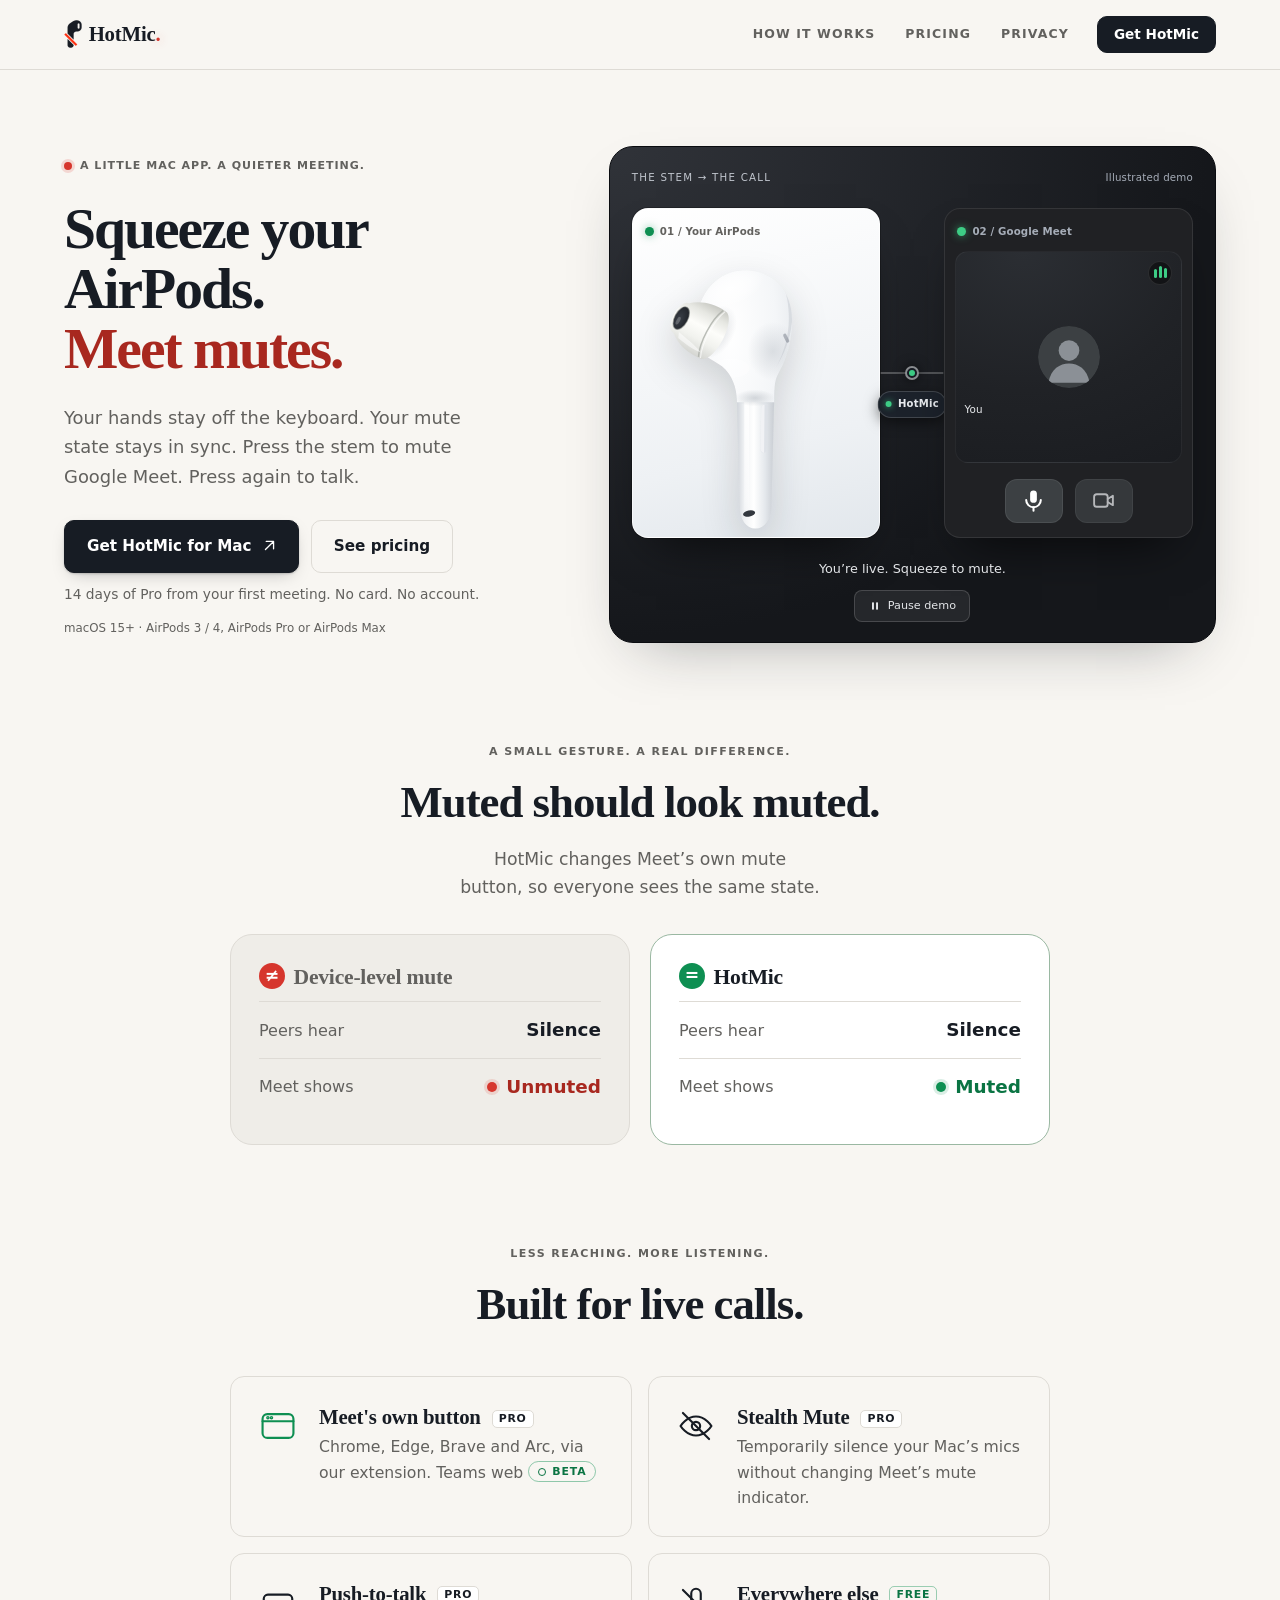
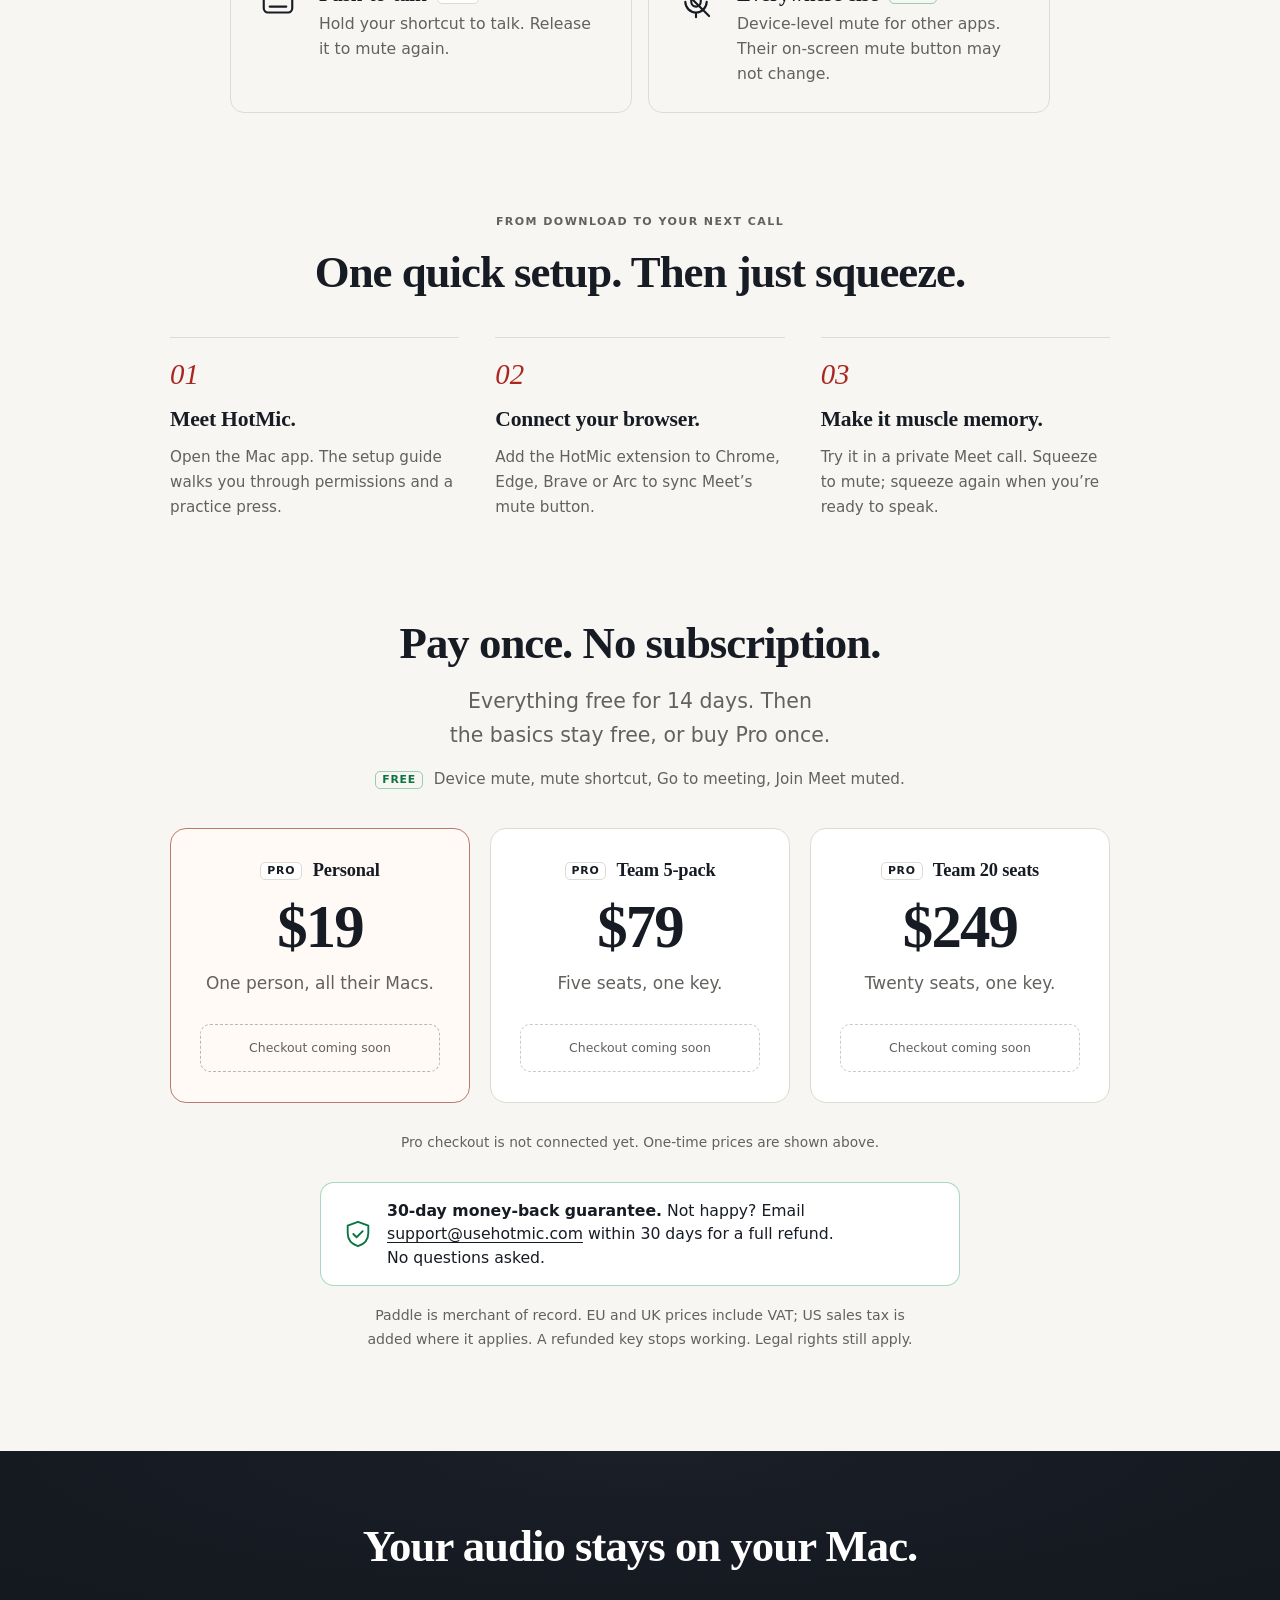
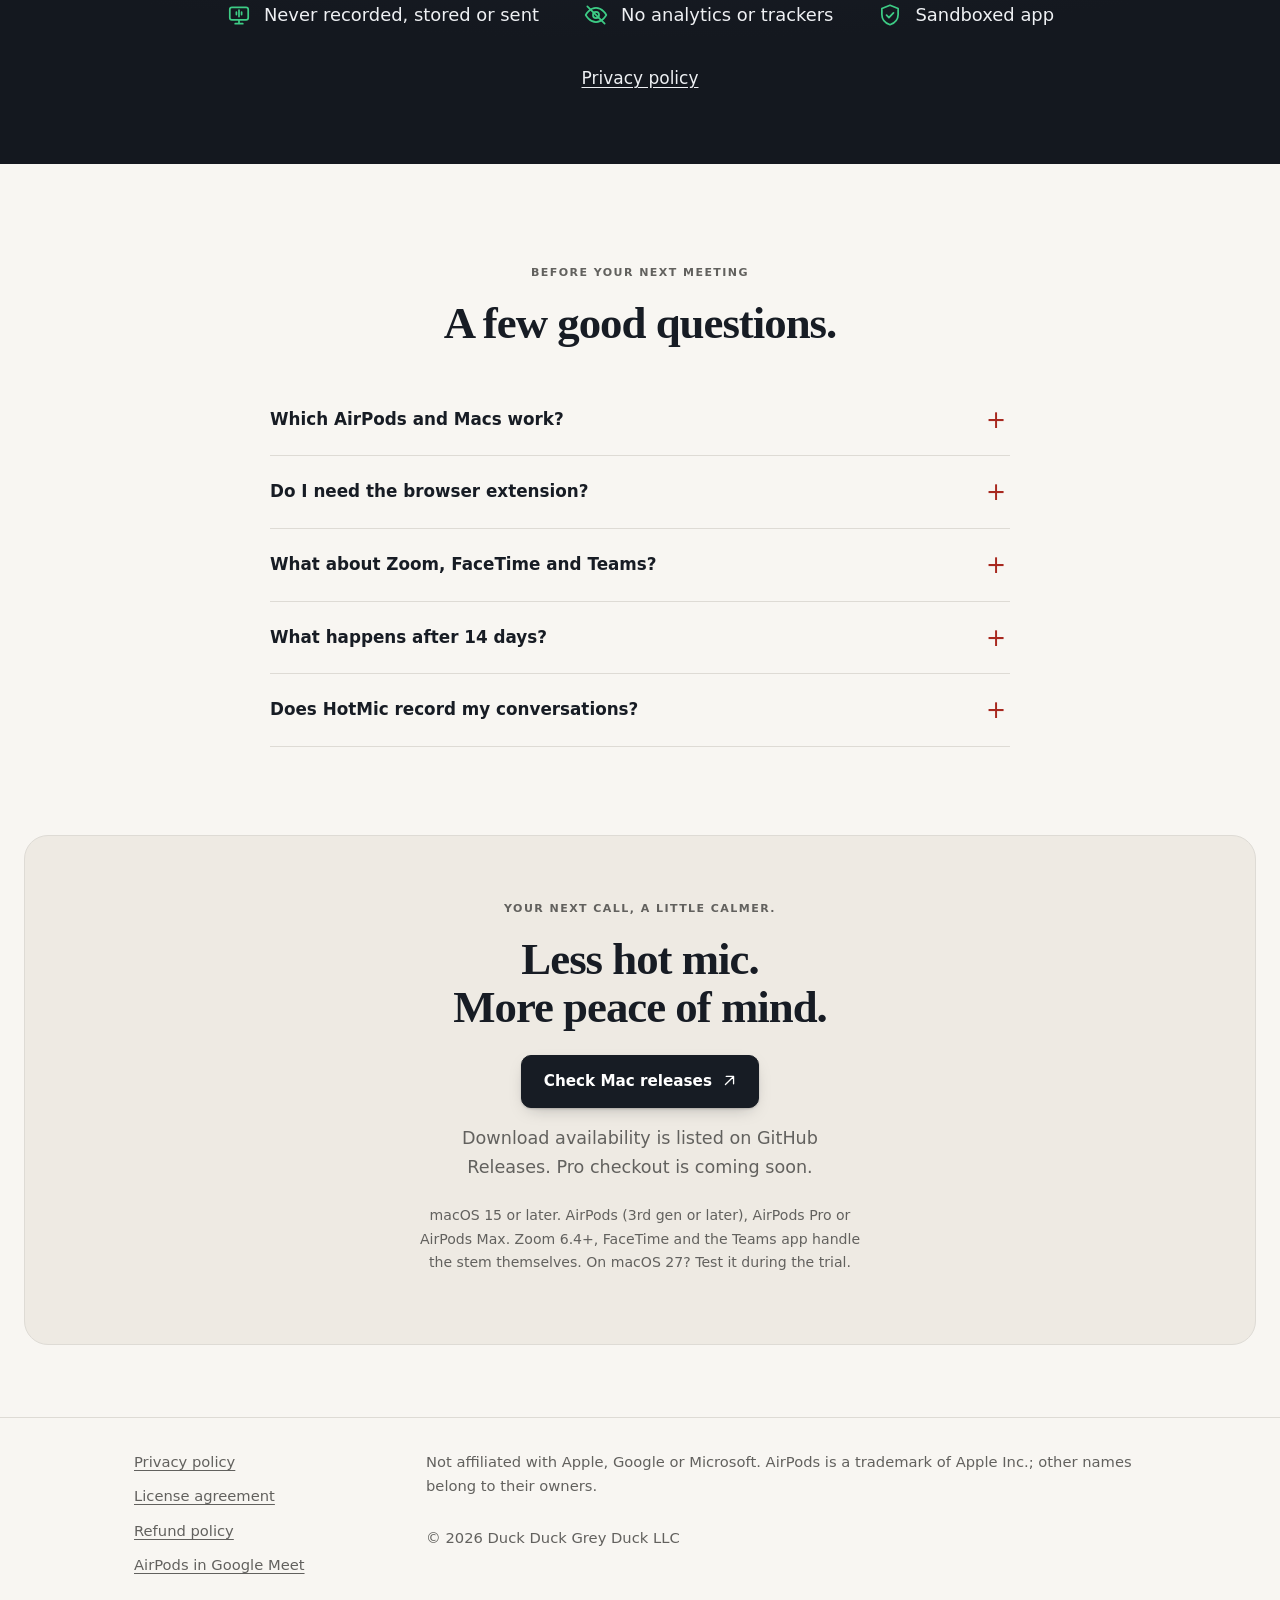
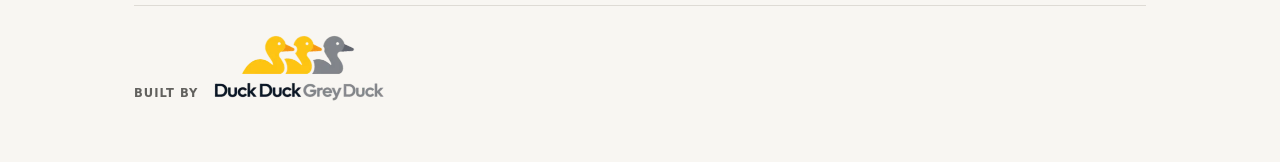
==== commit 2084d3ff: "Include AirPods Max compatibility and Digital Crown guidance" ====
--- a/index.html
+++ b/index.html
@@ -56,7 +56,7 @@
       <a class="btn quiet" href="#pricing">See pricing</a>
     </div>
     <p class="cta-note" id="dl-note">14 days of Pro from your first meeting. No card. No account.</p>
-    <p class="hero-requirements">For macOS 15+ · AirPods 3, AirPods 4 or AirPods Pro</p>
+    <p class="hero-requirements">macOS 15+ · AirPods 3 / 4, AirPods Pro or AirPods Max</p>
    </div>
    <div class="demo-band" id="how">
     <div class="demo-heading"><span>THE STEM → THE CALL</span><span class="demo-kind">Illustrated demo</span></div>
@@ -399,7 +399,7 @@
     <p class="section-kicker">Before your next meeting</p>
     <h2 id="faq-h">A few good questions.</h2>
     <div class="faq-list">
-      <details><summary>Which AirPods and Macs work?</summary><p>You’ll need macOS 15 or later and AirPods (3rd generation or later) or AirPods Pro. If you’re on macOS 27, check compatibility during the trial.</p></details>
+      <details><summary>Which AirPods and Macs work?</summary><p>You’ll need macOS 15 or later and AirPods (3rd generation or later), AirPods Pro or AirPods Max. Squeeze the stem on AirPods and AirPods Pro; press the Digital Crown on AirPods Max. If you’re on macOS 27, check compatibility during the trial.</p></details>
       <details><summary>Do I need the browser extension?</summary><p>Yes, to sync Google Meet’s own mute button through the browser bridge. The setup guide helps you connect it in Chrome, Edge, Brave or Arc. Without that connection, HotMic can use device-level mute instead.</p></details>
       <details><summary>What about Zoom, FaceTime and Teams?</summary><p>Zoom 6.4+, FaceTime and the native Teams app already support the stem gesture, so HotMic leaves them alone. Teams on the web is in beta. In other apps, HotMic can mute your Mac’s mics, but the app’s mute indicator may not change.</p></details>
       <details><summary>What happens after 14 days?</summary><p>Device mute, the mute shortcut, Go to meeting and Join Meet muted stay free. Pro adds Meet mute sync, Stealth Mute and push-to-talk, with a one-time purchase.</p></details>
@@ -416,7 +416,7 @@
         <a class="btn" href="https://github.com/mikaelq/hotmic/releases">Check Mac releases <svg class="cta-arrow" viewBox="0 0 16 16" aria-hidden="true"><path d="M3 13 13 3M4 3h9v9"/></svg></a>
     </div>
     <p class="cta-note">Download availability is listed on GitHub Releases. Pro checkout is coming soon.</p>
-    <p class="fine">macOS 15 or later. AirPods (3rd gen or later) or AirPods&nbsp;Pro. Zoom 6.4+, FaceTime and the Teams app handle the stem&nbsp;themselves. On macOS&nbsp;27? Test it during the&nbsp;trial.</p>
+    <p class="fine">macOS 15 or later. AirPods (3rd gen or later), AirPods&nbsp;Pro or AirPods&nbsp;Max. Zoom 6.4+, FaceTime and the Teams app handle the stem&nbsp;themselves. On macOS&nbsp;27? Test it during the&nbsp;trial.</p>
   </div>
 </section>
 
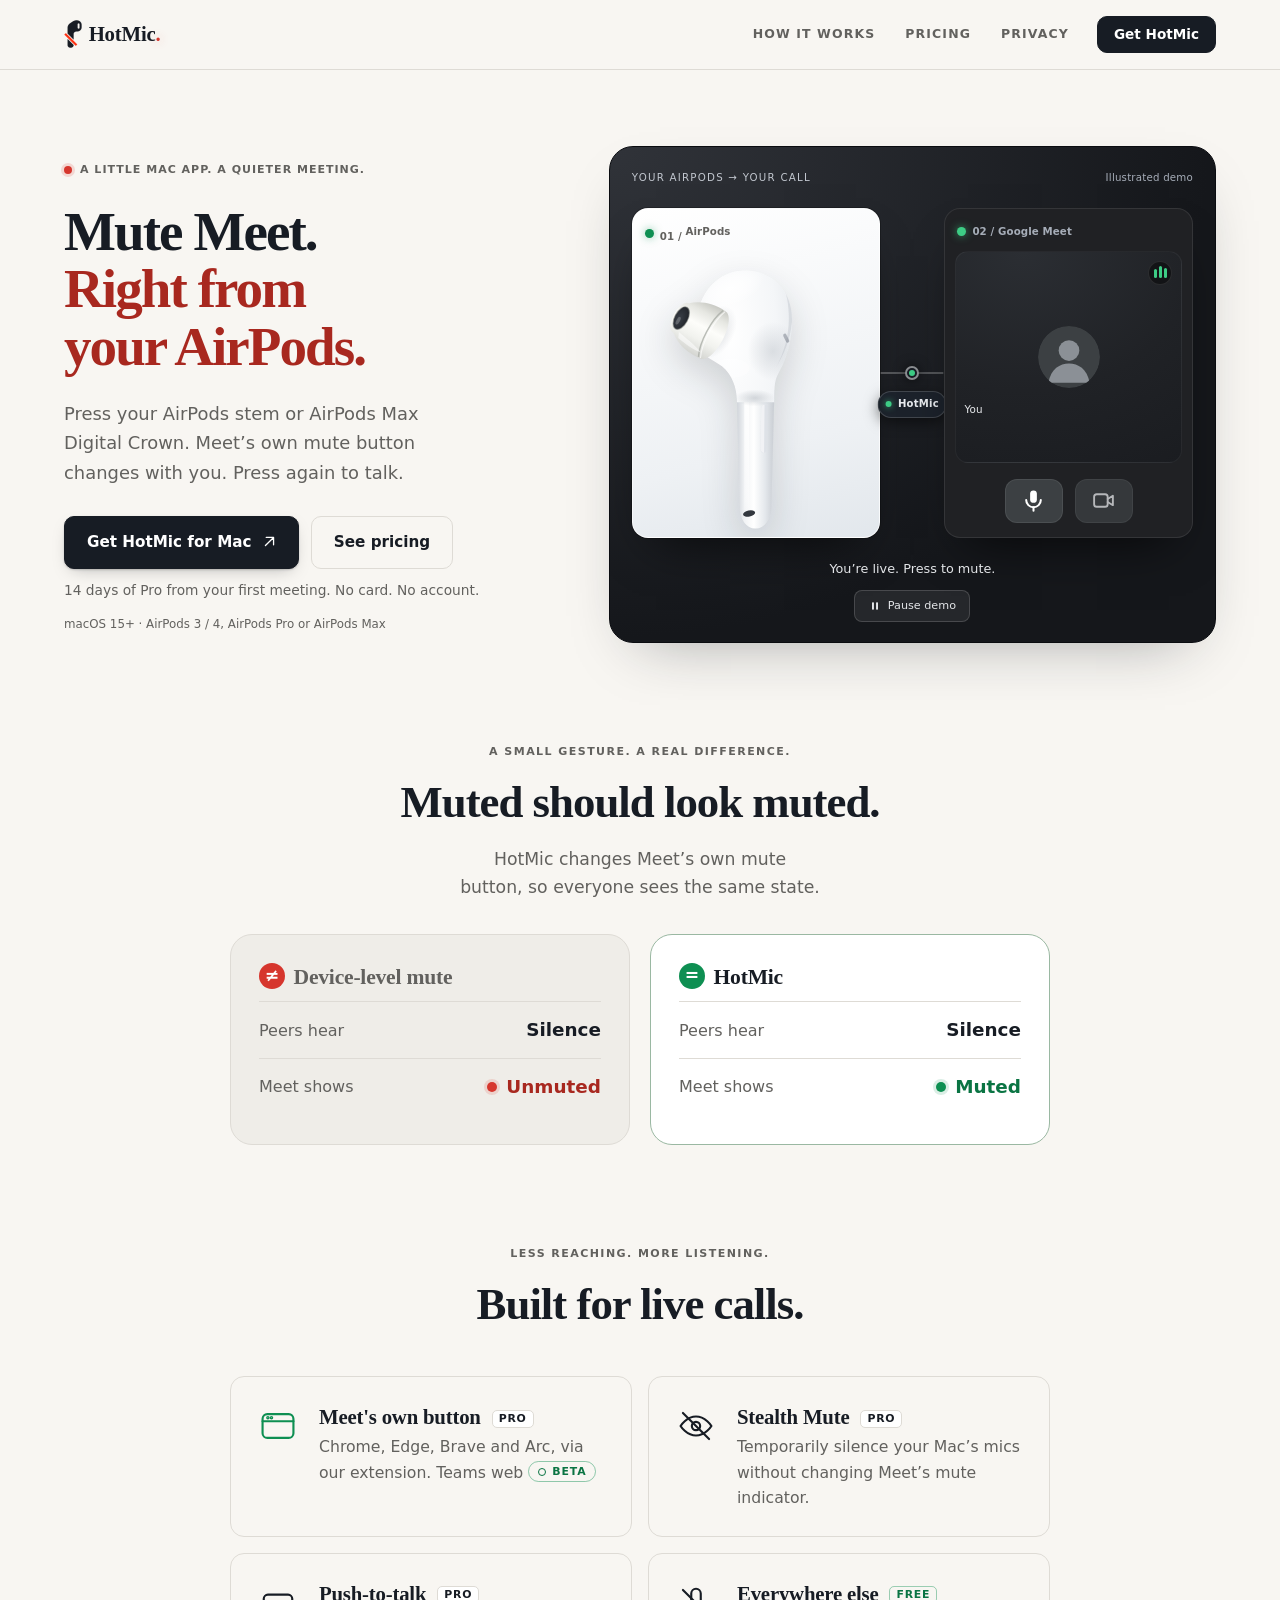
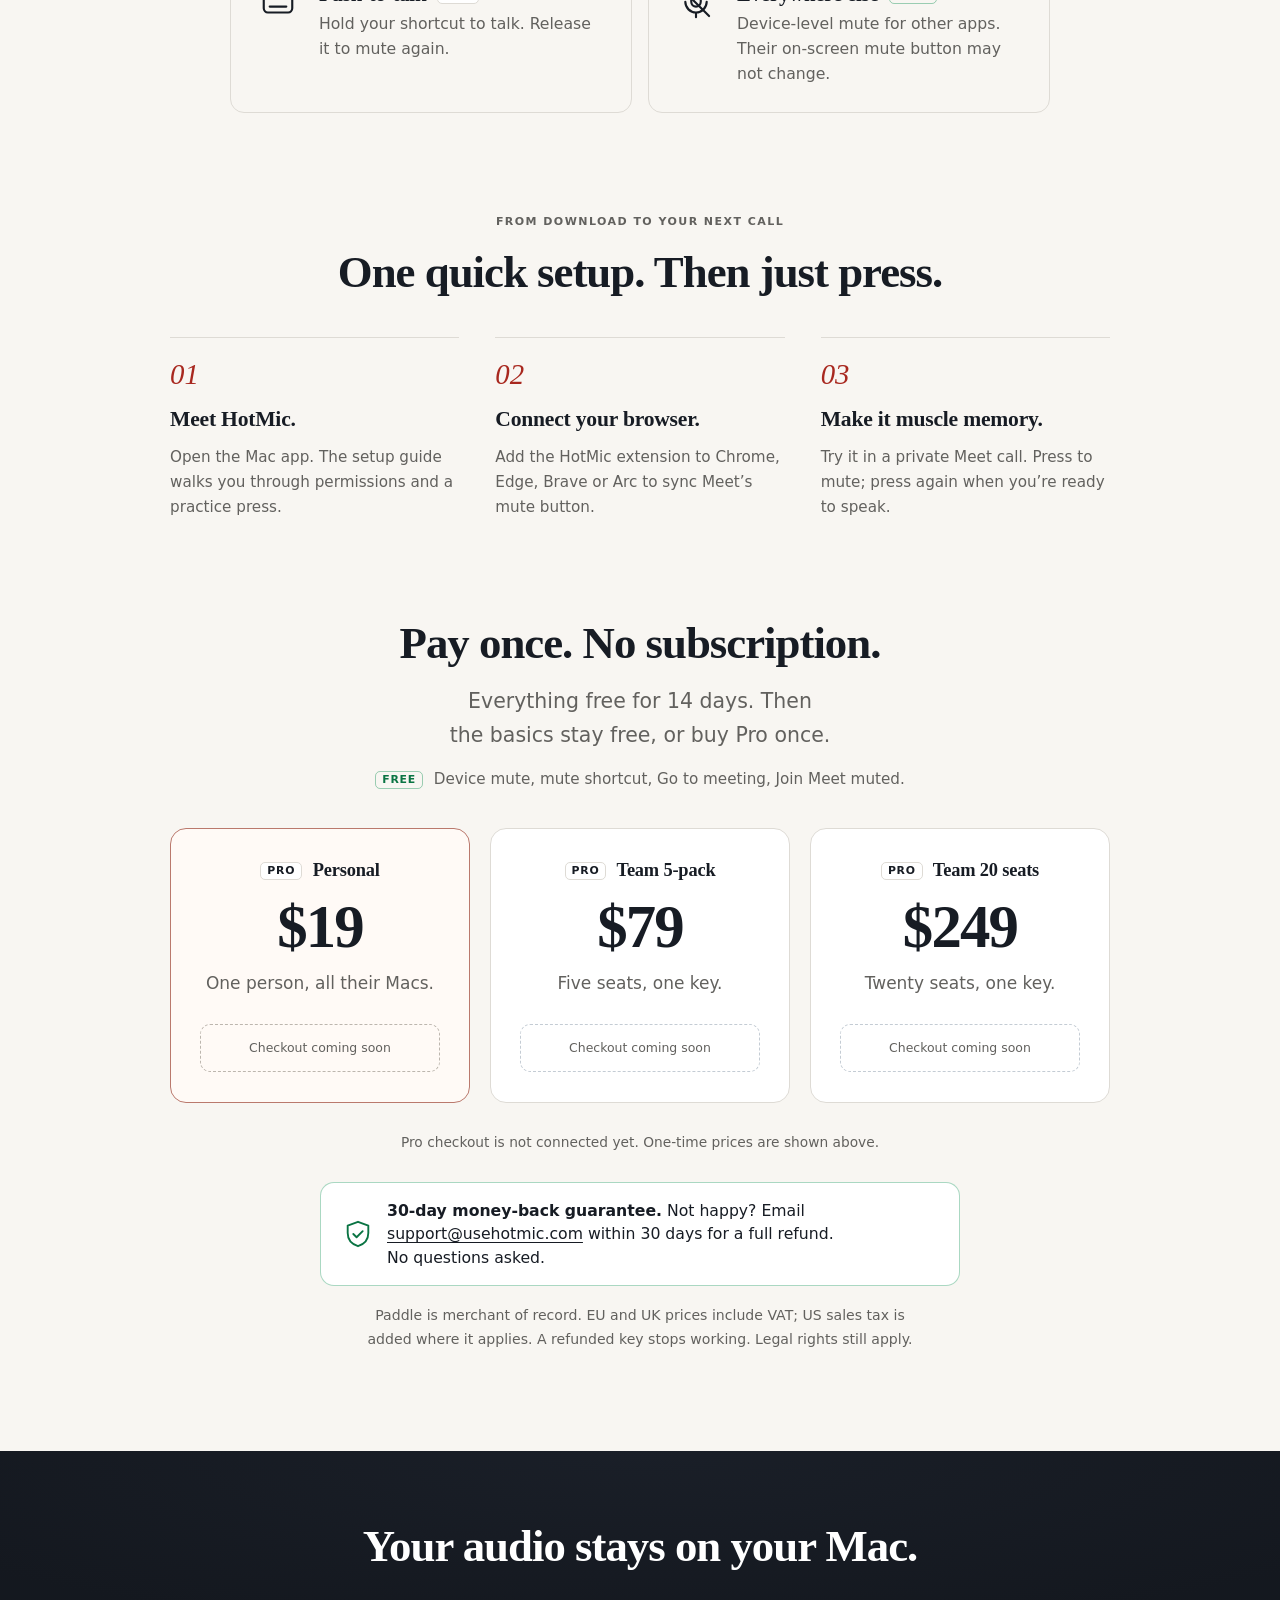
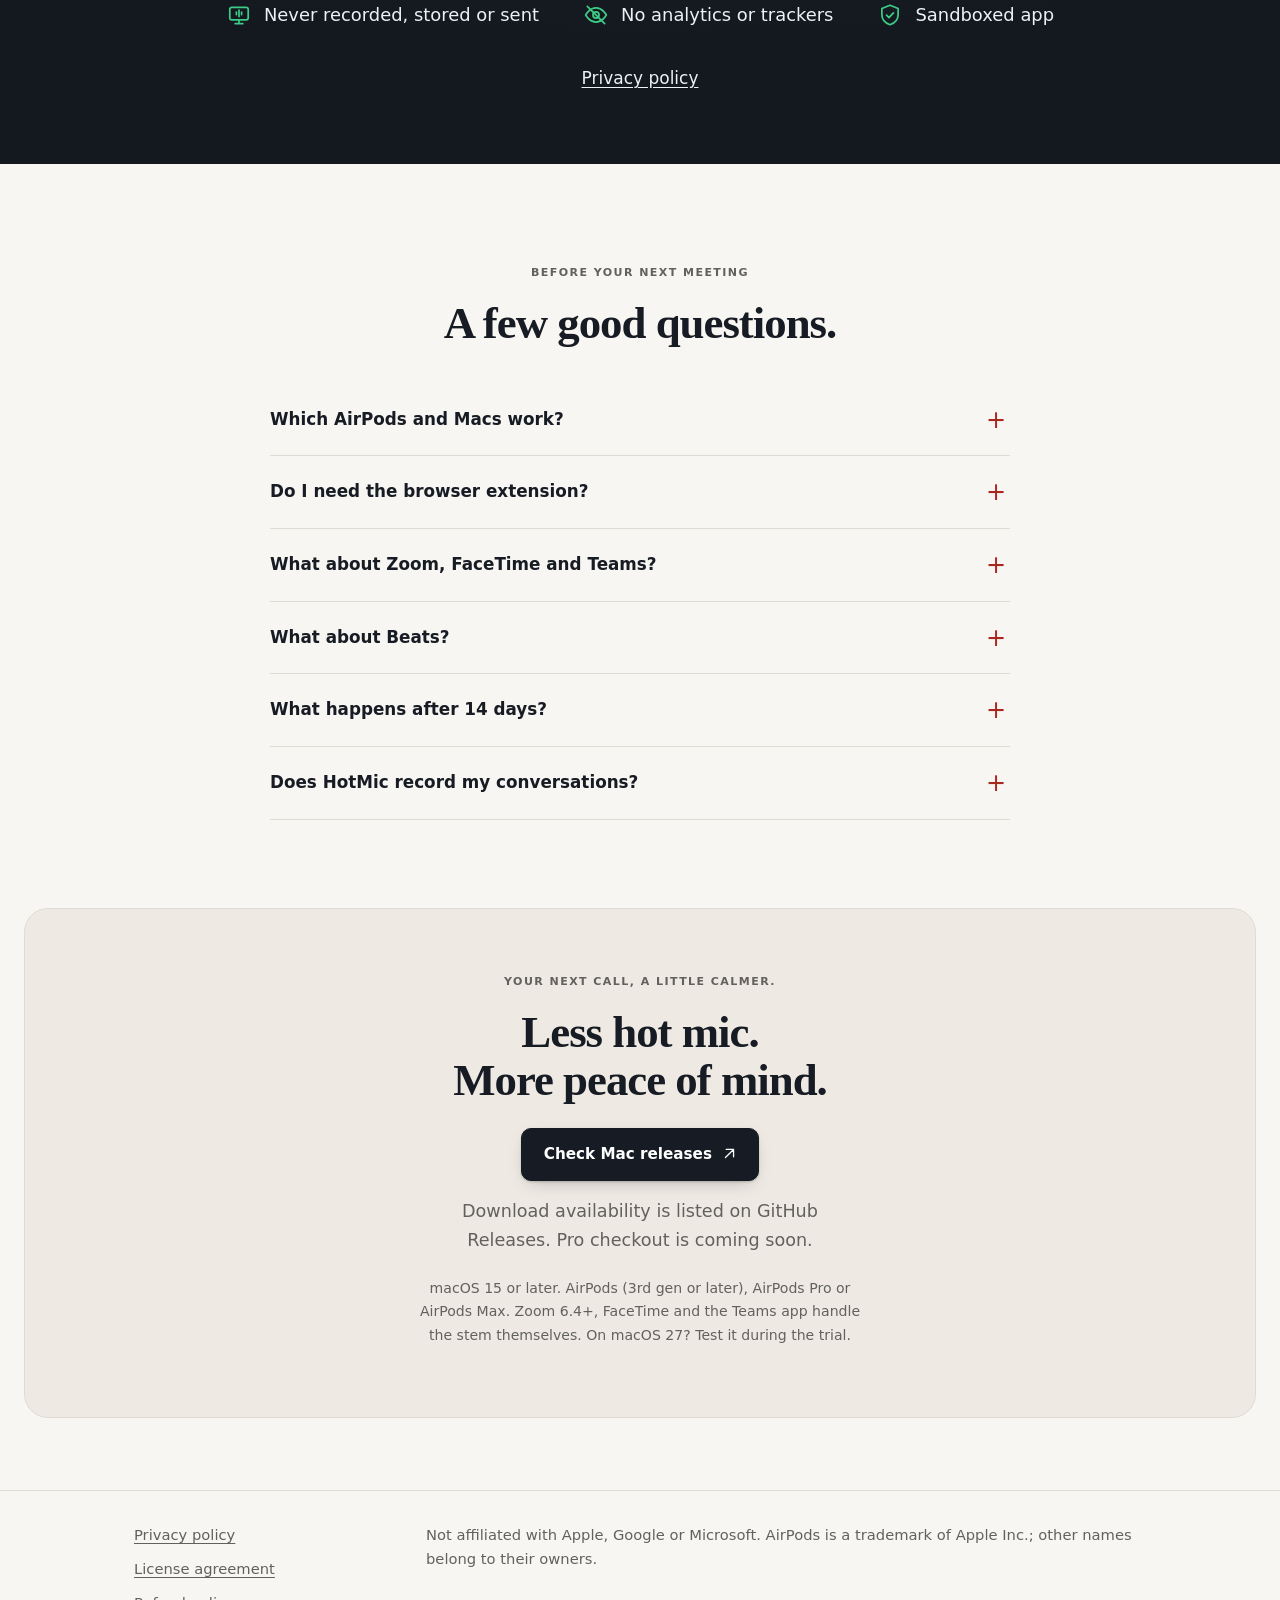
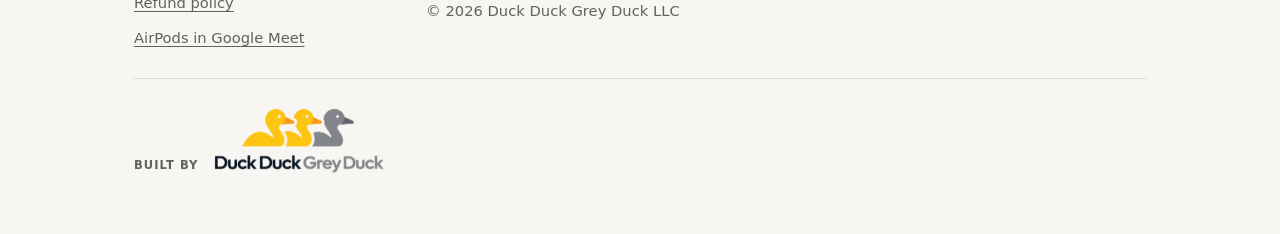
==== commit da672ca7: "Broaden hero and demo to include AirPods Max" ====
--- a/index.html
+++ b/index.html
@@ -3,8 +3,8 @@
 <head>
 <meta charset="utf-8">
 <meta name="viewport" content="width=device-width, initial-scale=1">
-<title>HotMic for Mac: mute Google Meet with your AirPods stem</title>
-<meta name="description" content="Press your AirPods stem and Google Meet's own mute button flips. In most other apps, HotMic mutes your Mac's microphones instead.">
+<title>HotMic for Mac: mute Google Meet right from your AirPods</title>
+<meta name="description" content="Press your AirPods stem or AirPods Max Digital Crown and Google Meet's own mute button flips. In most other apps, HotMic mutes your Mac's microphones instead.">
 <link rel="stylesheet" href="styles.css">
 <link rel="stylesheet" href="home.css">
 <link rel="icon" href="assets/favicon.ico" sizes="any">
@@ -14,8 +14,8 @@
 <meta name="theme-color" content="#f3f5f7">
 <meta property="og:type" content="website">
 <meta property="og:site_name" content="HotMic">
-<meta property="og:title" content="HotMic for Mac: mute Google Meet with your AirPods stem">
-<meta property="og:description" content="Press your AirPods stem and Google Meet's own mute button flips. In most other apps, HotMic mutes your Mac's microphones instead.">
+<meta property="og:title" content="HotMic for Mac: mute Google Meet right from your AirPods">
+<meta property="og:description" content="Press your AirPods stem or AirPods Max Digital Crown and Google Meet's own mute button flips. In most other apps, HotMic mutes your Mac's microphones instead.">
 <meta property="og:url" content="https://usehotmic.com/">
 <link rel="canonical" href="https://usehotmic.com/">
 <meta property="og:image" content="https://usehotmic.com/assets/og-image.png">
@@ -23,8 +23,8 @@
 <meta property="og:image:height" content="630">
 <meta property="og:image:alt" content="The HotMic app icon and wordmark">
 <meta name="twitter:card" content="summary_large_image">
-<meta name="twitter:title" content="HotMic for Mac: mute Google Meet with your AirPods stem">
-<meta name="twitter:description" content="Press your AirPods stem and Google Meet's own mute button flips. In most other apps, HotMic mutes your Mac's microphones instead.">
+<meta name="twitter:title" content="HotMic for Mac: mute Google Meet right from your AirPods">
+<meta name="twitter:description" content="Press your AirPods stem or AirPods Max Digital Crown and Google Meet's own mute button flips. In most other apps, HotMic mutes your Mac's microphones instead.">
 <meta name="twitter:image" content="https://usehotmic.com/assets/og-image.png">
 <meta name="twitter:image:alt" content="The HotMic app icon and wordmark">
 </head>
@@ -49,8 +49,8 @@
   <div class="wrap hero-grid">
    <div class="hero-copy">
     <p class="eyebrow">A little Mac app. A quieter meeting.</p>
-    <h1><span class="l1">Squeeze your AirPods.</span> <span class="nb">Meet mutes.</span></h1>
-    <p class="sub">Your hands stay off the keyboard. Your mute state stays in sync. Press the stem to mute Google Meet. Press again to talk.</p>
+    <h1><span class="l1">Mute Meet.</span> <span class="nb">Right from<br>your AirPods.</span></h1>
+    <p class="sub">Press your AirPods stem or AirPods Max Digital Crown. Meet’s own mute button changes with you. Press again to talk.</p>
     <div class="cta-row">
         <a class="btn" href="#download" aria-describedby="dl-note">Get HotMic for Mac <svg class="cta-arrow" viewBox="0 0 16 16" aria-hidden="true"><path d="M3 13 13 3M4 3h9v9"/></svg></a>
       <a class="btn quiet" href="#pricing">See pricing</a>
@@ -59,7 +59,7 @@
     <p class="hero-requirements">macOS 15+ · AirPods 3 / 4, AirPods Pro or AirPods Max</p>
    </div>
    <div class="demo-band" id="how">
-    <div class="demo-heading"><span>THE STEM → THE CALL</span><span class="demo-kind">Illustrated demo</span></div>
+    <div class="demo-heading"><span>YOUR AIRPODS → YOUR CALL</span><span class="demo-kind">Illustrated demo</span></div>
     <figure class="demo">
       <input type="checkbox" id="demo-pause" class="vh">
       <label for="demo-pause" class="demo-pause" title="Toggle animation playback"><svg class="i-pause" viewBox="0 0 16 16" aria-hidden="true"><rect x="4" y="3" width="2.6" height="10" rx="1"/><rect x="9.4" y="3" width="2.6" height="10" rx="1"/></svg><svg class="i-play" viewBox="0 0 16 16" aria-hidden="true"><path d="M5 3.2v9.6a.6.6 0 0 0 .9.5l7.6-4.8a.6.6 0 0 0 0-1L5.9 2.7a.6.6 0 0 0-.9.5z"/></svg><span class="pause-label">Pause demo</span><span class="play-label">Resume demo</span></label>
@@ -68,7 +68,7 @@
         <div class="panel pod-panel">
           <div class="panel-head">
             <span class="sync-dot"><span class="d-live"></span><span class="d-muted"></span></span>
-            <span class="panel-name">01 / Your AirPods</span>
+            <span class="panel-name">01 / <span class="model-earbuds">AirPods</span><span class="model-max">AirPods Max</span></span>
           </div>
           <div class="pod-crop">
             <div class="pod-cam">
@@ -198,6 +198,25 @@
                 </g>
               </svg>
             </div>
+            <svg class="airpods-max" viewBox="0 0 264 300" role="presentation">
+              <defs>
+                <linearGradient id="max-metal" x1="0" y1="0" x2="1" y2="0"><stop stop-color="#858c94"/><stop offset=".35" stop-color="#e5e9ed"/><stop offset=".7" stop-color="#c4cbd1"/><stop offset="1" stop-color="#87909a"/></linearGradient>
+                <linearGradient id="max-cup" x1="0" y1="0" x2="1" y2="1"><stop stop-color="#f5f7f9"/><stop offset=".5" stop-color="#cbd2d8"/><stop offset="1" stop-color="#9ca5af"/></linearGradient>
+              </defs>
+              <path d="M53 174V107C53 15 211 15 211 107v67" fill="none" stroke="#747d87" stroke-width="18"/>
+              <path d="M53 165V107C53 24 211 24 211 107v58" fill="none" stroke="url(#max-metal)" stroke-width="12"/>
+              <path d="M65 82C85 30 179 30 199 82" fill="none" stroke="#aeb7bf" stroke-width="12"/>
+              <path d="M53 115v65M211 115v65" stroke="#6b747e" stroke-width="7"/>
+              <rect x="30" y="150" width="62" height="112" rx="28" fill="#747d85"/>
+              <rect x="27" y="144" width="56" height="113" rx="26" fill="url(#max-cup)" stroke="#a9b2ba"/>
+              <rect x="172" y="150" width="62" height="112" rx="28" fill="#747d85"/>
+              <rect x="181" y="144" width="56" height="113" rx="26" fill="url(#max-cup)" stroke="#a9b2ba"/>
+              <path d="M39 162v77M193 162v77" stroke="#ffffff" stroke-opacity=".45" stroke-width="3" stroke-linecap="round"/>
+              <g class="crown-press"><rect x="206" y="135" width="18" height="9" rx="3" fill="url(#max-metal)" stroke="#7d8791"/><path d="M210 136v6m4-6v6m4-6v6" stroke="#7d8791" stroke-width="1"/></g>
+              <g class="crown-finger"><path d="M200 87v30c0 13 7 21 15 21s15-8 15-21V87" fill="url(#pd-fing)"/><path d="M208 99v17c0 4 14 4 14 0V99" fill="#ffe5ce" opacity=".65"/></g>
+              <circle class="crown-ring" cx="215" cy="140" r="22" fill="none" stroke="#0e8f52" stroke-width="2"/>
+              <text x="132" y="285" text-anchor="middle" fill="#566068" font-size="12" font-family="system-ui">Press the Digital Crown</text>
+            </svg>
           </div>
         </div>
 
@@ -276,7 +295,7 @@
         </div>
 
       </div>
-      <figcaption><span class="demo-caption-live">You’re live. Squeeze to mute.</span><span class="demo-caption-muted">Muted in Meet. Squeeze again to talk.</span></figcaption>
+      <figcaption><span class="demo-caption-live">You’re live. Press to mute.</span><span class="demo-caption-muted">Muted in Meet. Press again to talk.</span></figcaption>
     </figure>
    </div>
   </div>
@@ -338,11 +357,11 @@
 <section class="setup" aria-labelledby="setup-h">
   <div class="wrap">
     <p class="section-kicker">From download to your next call</p>
-    <h2 id="setup-h">One quick setup. Then just squeeze.</h2>
+    <h2 id="setup-h">One quick setup. Then just press.</h2>
     <ol class="setup-steps">
       <li><span class="step-number">01</span><h3>Meet HotMic.</h3><p>Open the Mac app. The setup guide walks you through permissions and a practice press.</p></li>
       <li><span class="step-number">02</span><h3>Connect your browser.</h3><p>Add the HotMic extension to Chrome, Edge, Brave or Arc to sync Meet’s mute button.</p></li>
-      <li><span class="step-number">03</span><h3>Make it muscle memory.</h3><p>Try it in a private Meet call. Squeeze to mute; squeeze again when you’re ready to speak.</p></li>
+      <li><span class="step-number">03</span><h3>Make it muscle memory.</h3><p>Try it in a private Meet call. Press to mute; press again when you’re ready to speak.</p></li>
     </ol>
   </div>
 </section>
@@ -402,6 +421,7 @@
       <details><summary>Which AirPods and Macs work?</summary><p>You’ll need macOS 15 or later and AirPods (3rd generation or later), AirPods Pro or AirPods Max. Squeeze the stem on AirPods and AirPods Pro; press the Digital Crown on AirPods Max. If you’re on macOS 27, check compatibility during the trial.</p></details>
       <details><summary>Do I need the browser extension?</summary><p>Yes, to sync Google Meet’s own mute button through the browser bridge. The setup guide helps you connect it in Chrome, Edge, Brave or Arc. Without that connection, HotMic can use device-level mute instead.</p></details>
       <details><summary>What about Zoom, FaceTime and Teams?</summary><p>Zoom 6.4+, FaceTime and the native Teams app already support the stem gesture, so HotMic leaves them alone. Teams on the web is in beta. In other apps, HotMic can mute your Mac’s mics, but the app’s mute indicator may not change.</p></details>
+      <details><summary>What about Beats?</summary><p>Apple documents call-mute controls on Beats Studio Pro, Solo 4, Solo Buds, Studio Buds +, Fit Pro and Powerbeats Pro 2. These native controls do not yet establish compatibility with HotMic’s Meet bridge: we haven’t verified Beats with HotMic on hardware. <a href="https://support.apple.com/guide/beats/customize-beats-controls-dev9eeff2d7b/web">Apple’s Beats controls guide.</a></p></details>
       <details><summary>What happens after 14 days?</summary><p>Device mute, the mute shortcut, Go to meeting and Join Meet muted stay free. Pro adds Meet mute sync, Stealth Mute and push-to-talk, with a one-time purchase.</p></details>
       <details><summary>Does HotMic record my conversations?</summary><p>No. Your audio is never recorded, stored or sent. HotMic runs on your Mac, with no analytics or trackers. <a href="privacy.html">Read the privacy policy.</a></p></details>
     </div>
--- a/home.css
+++ b/home.css
@@ -198,3 +198,29 @@
 .mini .link-v { display: none; }
 .mini .link-col { min-height: 100%; }
 .cta-arrow { width: 13px; height: 13px; margin-left: 6px; vertical-align: -1px; fill: none; stroke: currentColor; stroke-width: 1.6; stroke-linecap: round; stroke-linejoin: round; }
+/* First gesture: AirPods stem. Second gesture: AirPods Max Digital Crown. */
+.mini .m-hero h1 { max-width: none; font-size: clamp(3rem,4.3vw,4.3rem); }
+.mini .m-hero h1 .l1 { display: block; }
+.mini .m-hero h1 .nb { white-space: normal; }
+.mini .pod-cam, .model-earbuds { animation: show-earbuds var(--cycle) steps(1,end) infinite; }
+.airpods-max { position: absolute; top: 26px; left: 50%; width: 264px; margin-left: -132px; opacity: 0; animation: show-max var(--cycle) steps(1,end) infinite; filter: drop-shadow(0 12px 14px #171c2422); }
+.model-max { display: inline-block; width: 0; overflow: hidden; white-space: nowrap; animation: model-max var(--cycle) steps(1,end) infinite; }
+.model-earbuds { display: inline-block; overflow: hidden; animation: model-earbuds var(--cycle) steps(1,end) infinite; }
+@keyframes show-earbuds { 0%, 39% { opacity: 1; visibility: visible; } 40%, 99% { opacity: 0; visibility: hidden; } 100% { opacity: 1; visibility: visible; } }
+@keyframes show-max { 0%, 39% { opacity: 0; visibility: hidden; } 40%, 99% { opacity: 1; visibility: visible; } 100% { opacity: 0; visibility: hidden; } }
+@keyframes model-earbuds { 0%, 39% { width: auto; } 40%, 99% { width: 0; } 100% { width: auto; } }
+@keyframes model-max { 0%, 39% { width: 0; } 40%, 99% { width: auto; } 100% { width: 0; } }
+.crown-finger { opacity: 0; animation: crown-touch var(--cycle) ease-in-out infinite; }
+.crown-press { animation: crown-click var(--cycle) ease-in-out infinite; }
+.crown-ring { opacity: 0; transform-origin: 215px 140px; animation: crown-ripple var(--cycle) ease-out infinite; }
+@keyframes crown-touch { 0%, 40% { opacity: 0; transform: translateY(-22px); } 44%,45% { opacity: 1; transform: translateY(-4px); } 46%,48% { opacity: 1; transform: translateY(2px); } 50% { opacity: 1; transform: translateY(-4px); } 55%,100% { opacity: 0; transform: translateY(-22px); } }
+@keyframes crown-click { 0%,45%,50%,100% { transform: translateY(0); } 46%,48% { transform: translateY(2px); } }
+@keyframes crown-ripple { 0%,46% { opacity: 0; transform: scale(.6); } 47% { opacity: .8; transform: scale(.8); } 52% { opacity: 0; transform: scale(1.8); } 100% { opacity: 0; transform: scale(1.8); } }
+#demo-pause:checked ~ .demo-stage .panel-name * { animation-play-state: paused; }
+@media (max-width:560px) { .airpods-max { width: 216px; margin-left: -108px; top: 22px; } .mini .m-hero h1 { font-size: clamp(2.5rem,10vw,3.6rem); } }
+@media (prefers-reduced-motion:reduce) {
+  .mini .pod-cam, .model-earbuds { animation: none; opacity: 1; visibility: visible; width: auto; }
+  .airpods-max, .model-max { animation: none; opacity: 0; visibility: hidden; }
+  .model-max { width: 0; }
+  .crown-finger, .crown-press, .crown-ring { animation: none; }
+}
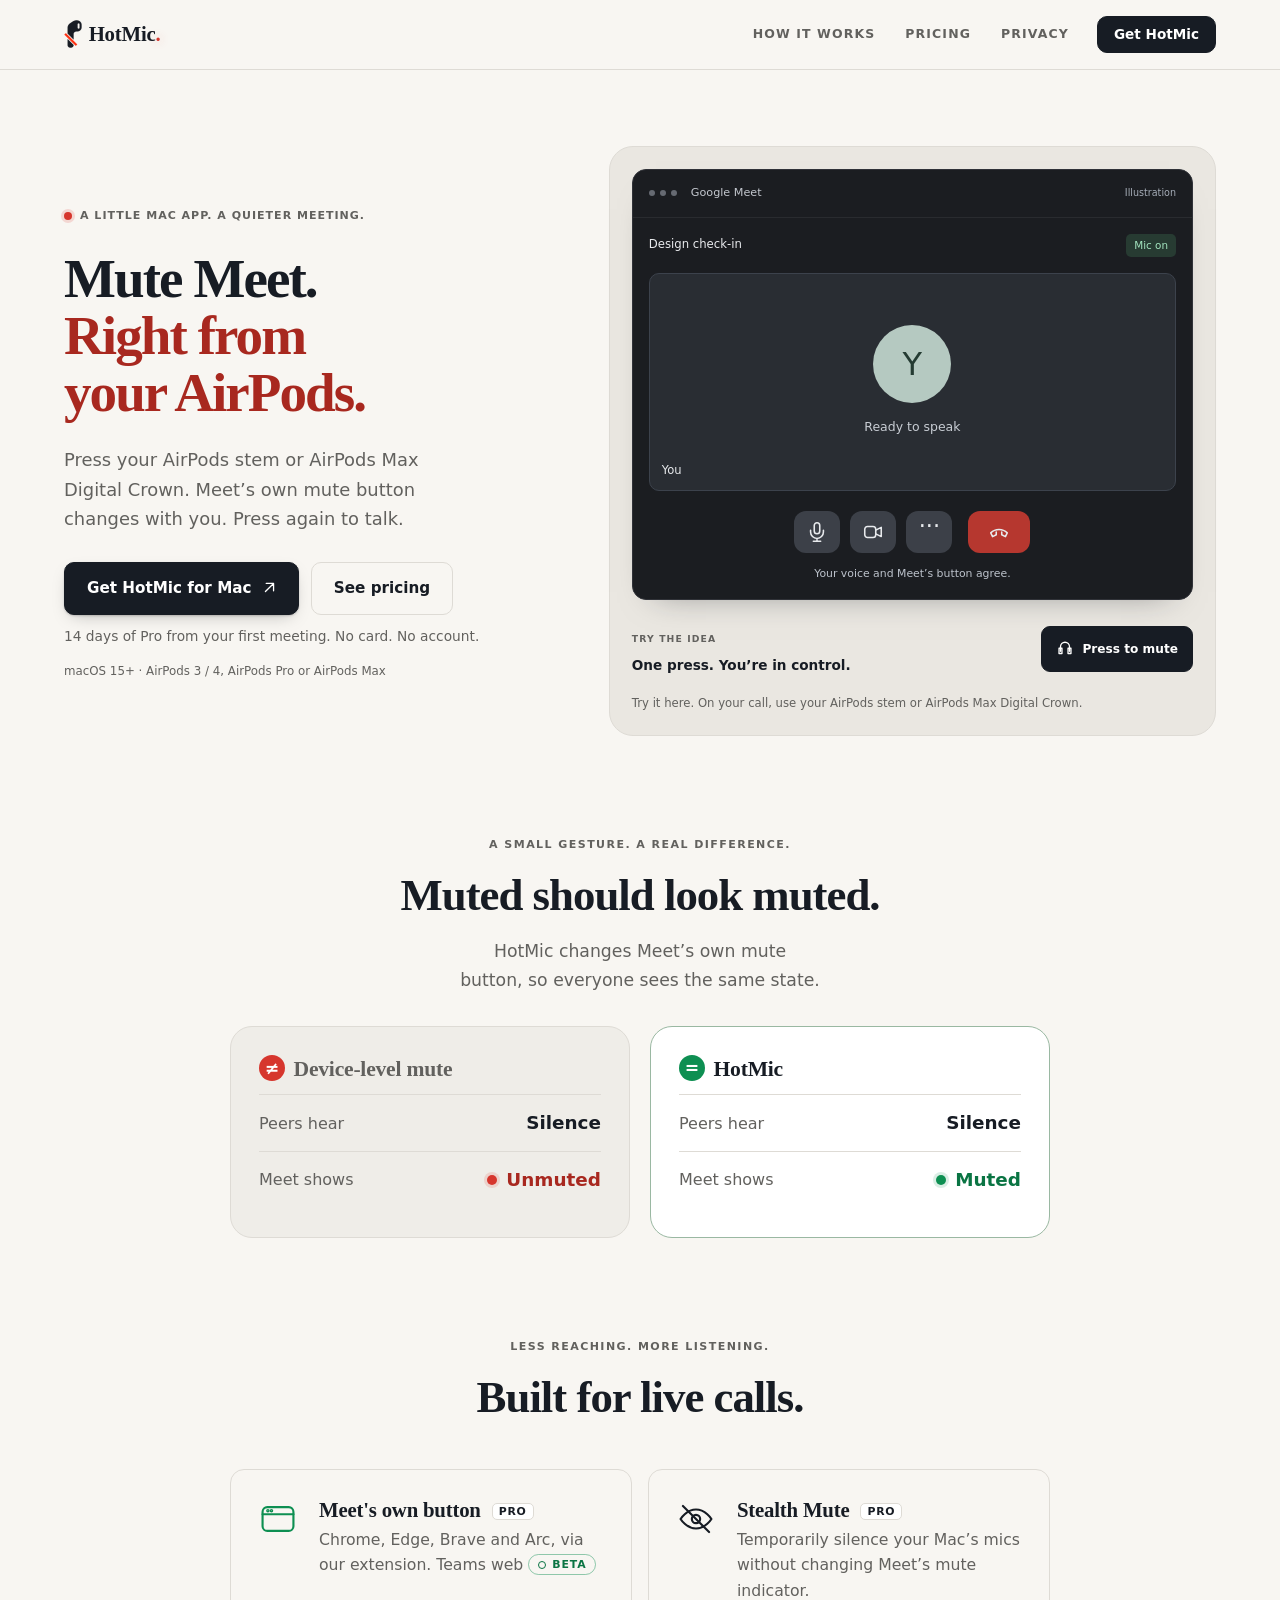
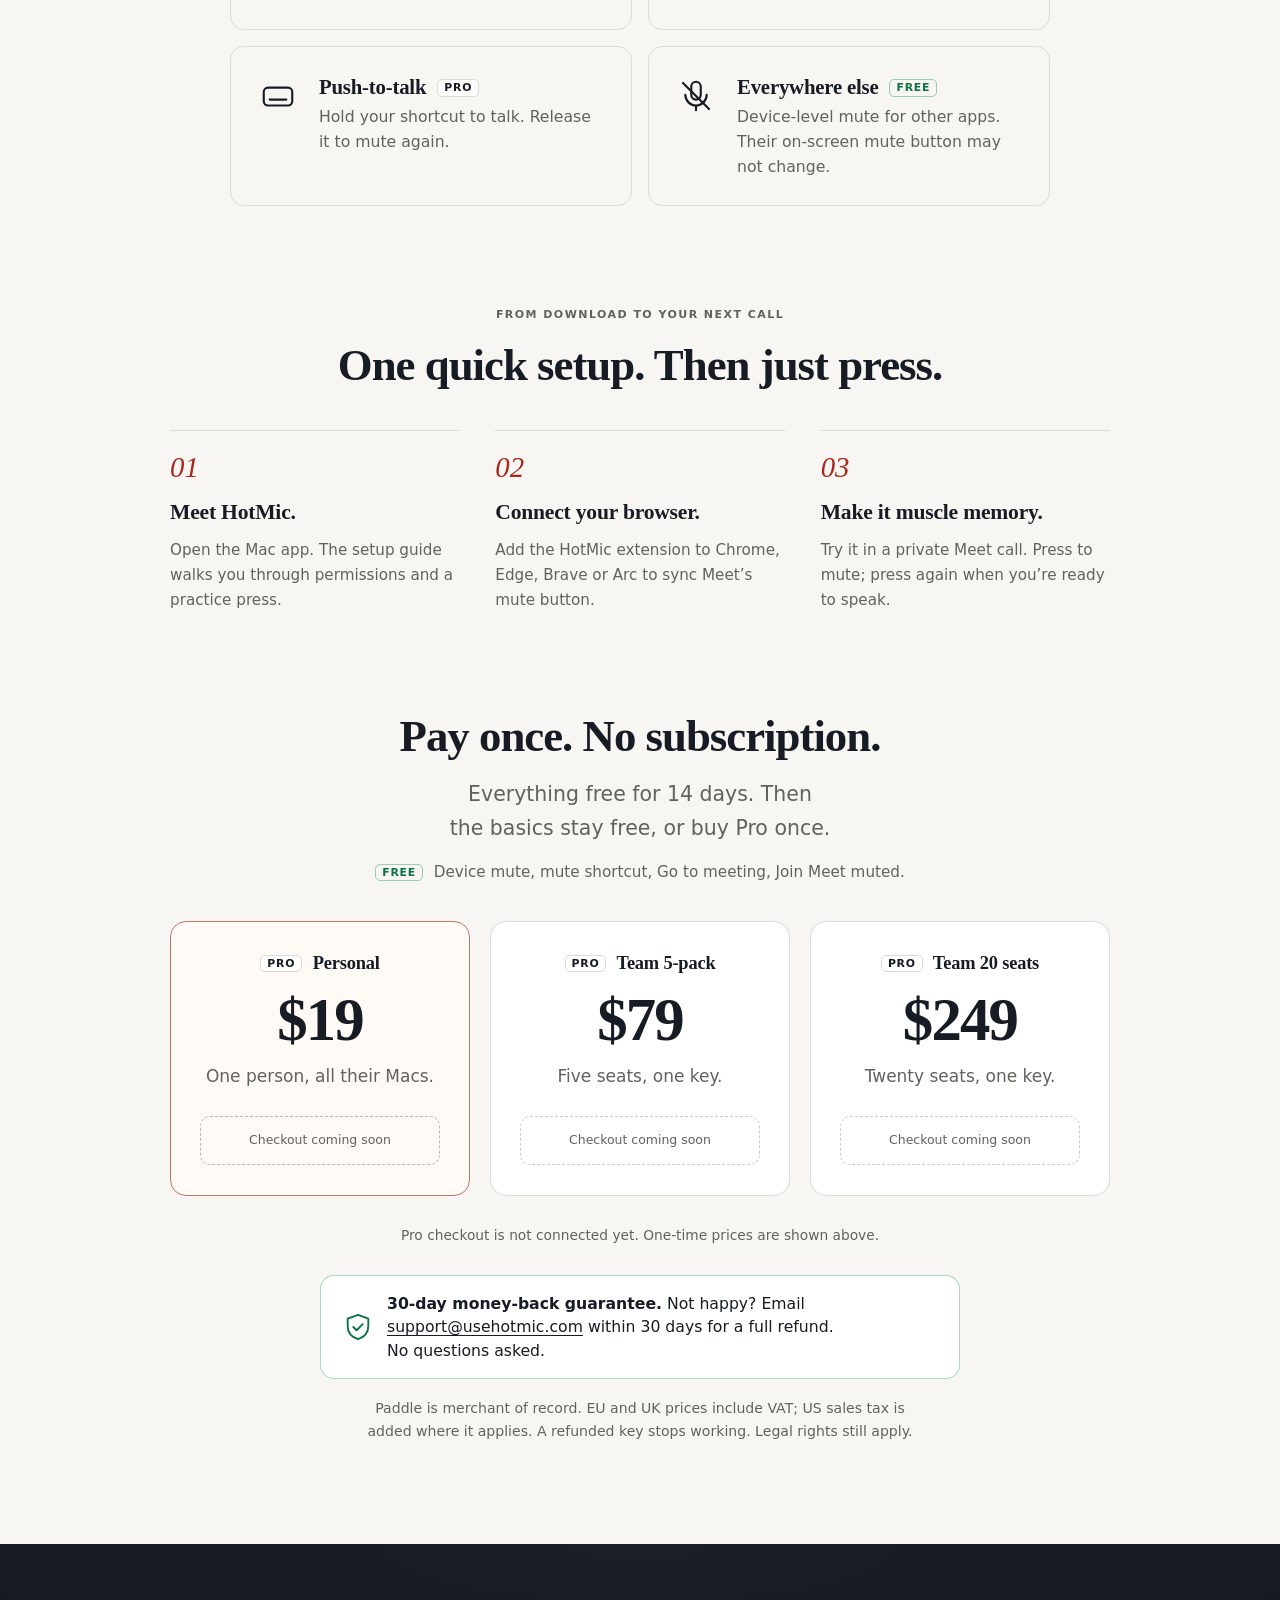
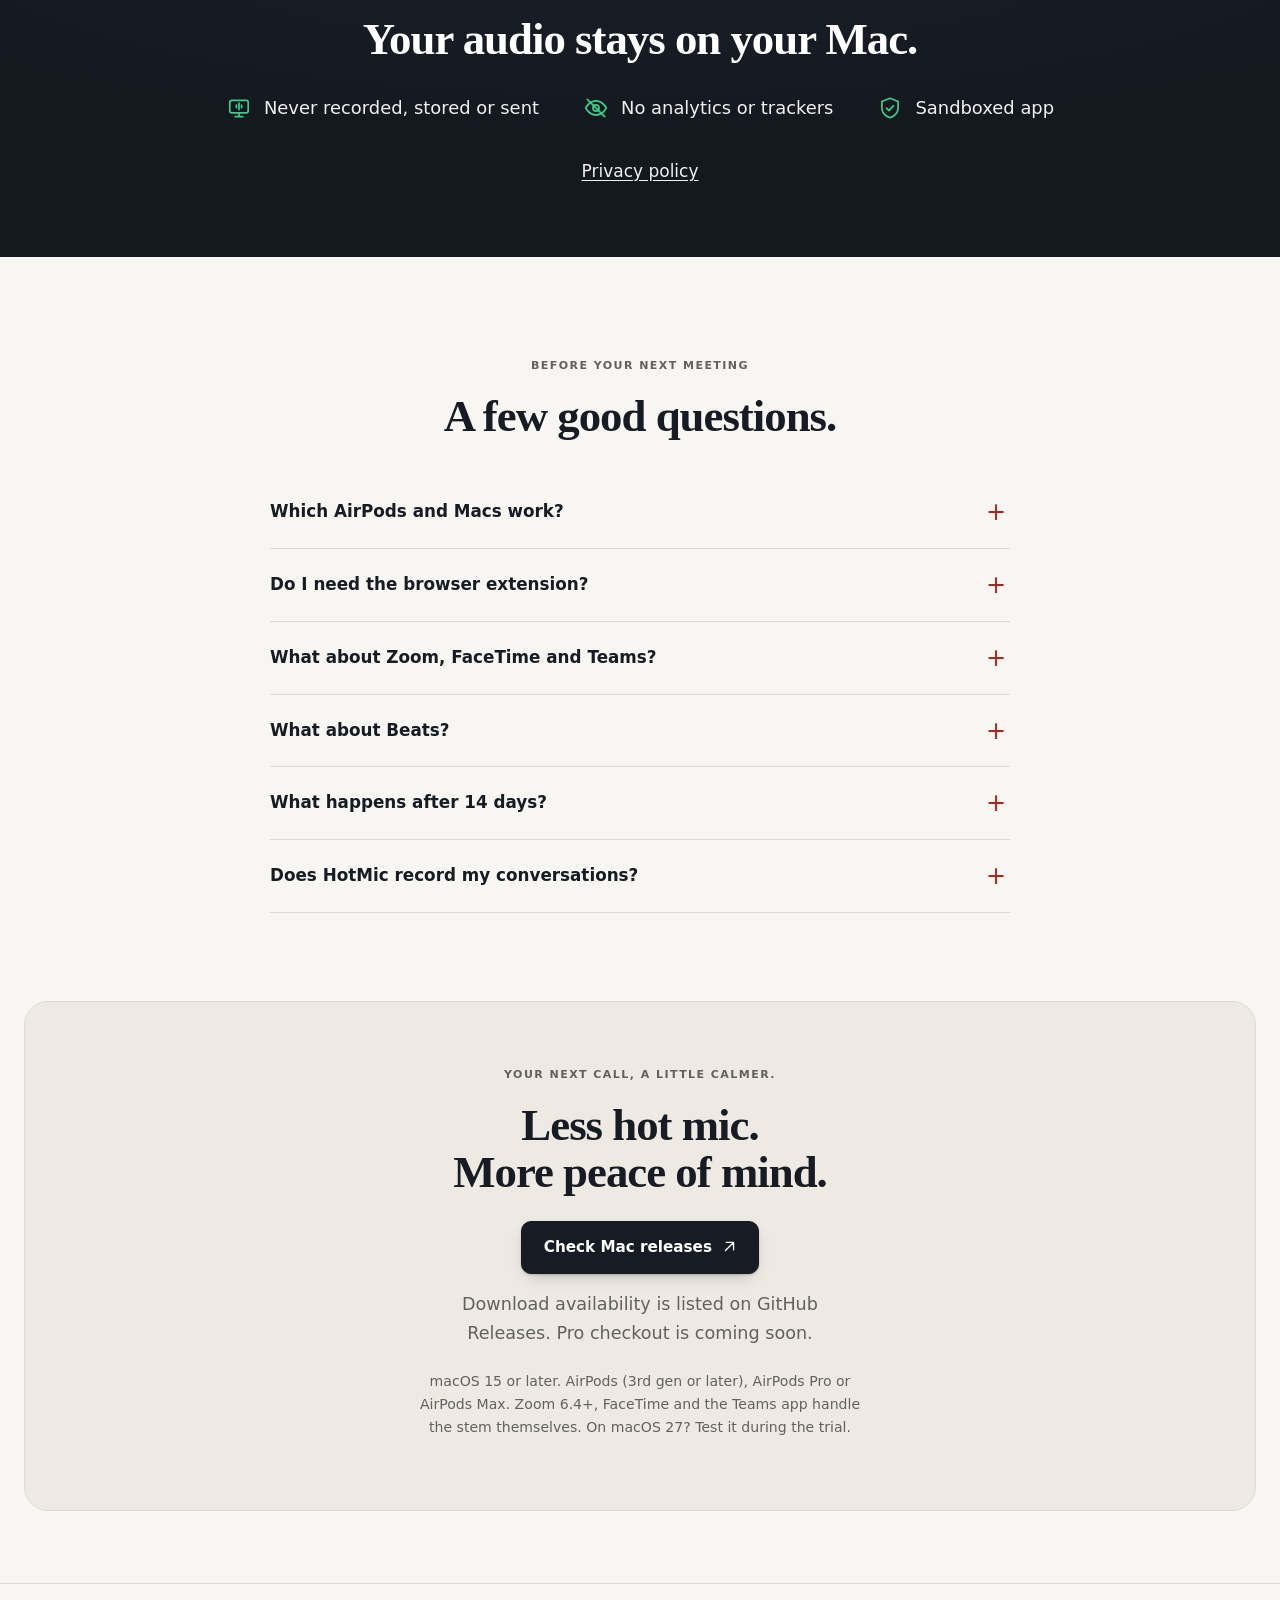
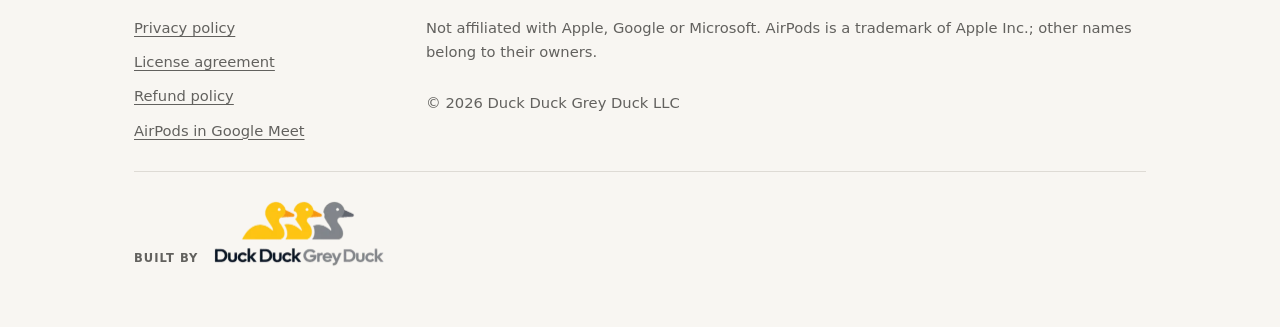
==== commit 38f70ed9: "Replace headset animation with interactive Meet mute demo" ====
--- a/index.html
+++ b/index.html
@@ -58,244 +58,31 @@
     <p class="cta-note" id="dl-note">14 days of Pro from your first meeting. No card. No account.</p>
     <p class="hero-requirements">macOS 15+ · AirPods 3 / 4, AirPods Pro or AirPods Max</p>
    </div>
-   <div class="demo-band" id="how">
-    <div class="demo-heading"><span>YOUR AIRPODS → YOUR CALL</span><span class="demo-kind">Illustrated demo</span></div>
-    <figure class="demo">
-      <input type="checkbox" id="demo-pause" class="vh">
-      <label for="demo-pause" class="demo-pause" title="Toggle animation playback"><svg class="i-pause" viewBox="0 0 16 16" aria-hidden="true"><rect x="4" y="3" width="2.6" height="10" rx="1"/><rect x="9.4" y="3" width="2.6" height="10" rx="1"/></svg><svg class="i-play" viewBox="0 0 16 16" aria-hidden="true"><path d="M5 3.2v9.6a.6.6 0 0 0 .9.5l7.6-4.8a.6.6 0 0 0 0-1L5.9 2.7a.6.6 0 0 0-.9.5z"/></svg><span class="pause-label">Pause demo</span><span class="play-label">Resume demo</span></label>
-      <div class="demo-stage" aria-hidden="true">
-
-        <div class="panel pod-panel">
-          <div class="panel-head">
-            <span class="sync-dot"><span class="d-live"></span><span class="d-muted"></span></span>
-            <span class="panel-name">01 / <span class="model-earbuds">AirPods</span><span class="model-max">AirPods Max</span></span>
-          </div>
-          <div class="pod-crop">
-            <div class="pod-cam">
-              <svg class="airpod" viewBox="0 0 264 300" role="presentation">
-                <defs>
-                  <radialGradient id="pd-body" cx="0.36" cy="0.24" r="1.05">
-                    <stop offset="0" stop-color="#ffffff"/>
-                    <stop offset="0.45" stop-color="#f4f6f8"/>
-                    <stop offset="0.75" stop-color="#e3e7eb"/>
-                    <stop offset="1" stop-color="#c8ccd2"/>
-                  </radialGradient>
-                  <linearGradient id="pd-stem" x1="0" y1="0" x2="1" y2="0">
-                    <stop offset="0" stop-color="#d0d4da"/>
-                    <stop offset="0.2" stop-color="#f1f3f5"/>
-                    <stop offset="0.45" stop-color="#ffffff"/>
-                    <stop offset="0.75" stop-color="#e4e8ec"/>
-                    <stop offset="1" stop-color="#c8ccd2"/>
-                  </linearGradient>
-                  <radialGradient id="pd-spec" cx="0.5" cy="0.5" r="0.5">
-                    <stop offset="0" stop-color="#ffffff" stop-opacity="0.95"/>
-                    <stop offset="0.6" stop-color="#ffffff" stop-opacity="0.5"/>
-                    <stop offset="1" stop-color="#ffffff" stop-opacity="0"/>
-                  </radialGradient>
-                  <radialGradient id="pd-ao" cx="0.5" cy="0.5" r="0.5">
-                    <stop offset="0" stop-color="#9aa1aa" stop-opacity="0.4"/>
-                    <stop offset="1" stop-color="#9aa1aa" stop-opacity="0"/>
-                  </radialGradient>
-                  <radialGradient id="pd-core" cx="0.5" cy="0.5" r="0.5">
-                    <stop offset="0" stop-color="#c4c9cf" stop-opacity="0.55"/>
-                    <stop offset="1" stop-color="#c4c9cf" stop-opacity="0"/>
-                  </radialGradient>
-                  <linearGradient id="pd-tipg" x1="0" y1="0" x2="1" y2="0">
-                    <stop offset="0" stop-color="#d4d5d1"/>
-                    <stop offset="0.3" stop-color="#f1f2ee"/>
-                    <stop offset="0.55" stop-color="#fdfdfa"/>
-                    <stop offset="0.8" stop-color="#e6e7e2"/>
-                    <stop offset="1" stop-color="#c8c9c3"/>
-                  </linearGradient>
-                  <radialGradient id="pd-bore" cx="0.42" cy="0.38" r="0.8">
-                    <stop offset="0" stop-color="#3a4048"/>
-                    <stop offset="0.75" stop-color="#22262c"/>
-                    <stop offset="1" stop-color="#15181d"/>
-                  </radialGradient>
-                  <linearGradient id="pd-shine" x1="0" y1="0" x2="0" y2="1">
-                    <stop offset="0" stop-color="#ffffff" stop-opacity="0.95"/>
-                    <stop offset="0.85" stop-color="#ffffff" stop-opacity="0.35"/>
-                    <stop offset="1" stop-color="#ffffff" stop-opacity="0"/>
-                  </linearGradient>
-                  <linearGradient id="pd-fing" x1="0" y1="0" x2="0" y2="1">
-                    <stop offset="0" stop-color="#f7d2b0"/>
-                    <stop offset="0.45" stop-color="#eeb98f"/>
-                    <stop offset="1" stop-color="#d89c73"/>
-                  </linearGradient>
-                  <clipPath id="pd-sil">
-                    <path d="M76 96 C71 60 89 30 118 28 C146 26 166 46 166 74 C166 100 158 116 152 127 C150 131 149.5 136 149.4 142 L146.5 250 C146.3 263 140 271 131.5 271 C123 271 116.7 263 116.5 250 L114 150 C113.7 138 109.5 126 100 118 C87 110 77.5 106 76 96 Z"/>
-                  </clipPath>
-                  <clipPath id="pd-upper"><rect x="40" y="0" width="140" height="152"/></clipPath>
-                </defs>
-
-                <!-- stem: its own silhouette so it can spring-compress under the pinch -->
-                <g class="stem-squeeze">
-                  <path d="M149.4 140 L146.5 250 C146.3 263 140 271 131.5 271 C123 271 116.7 263 116.5 250 L114 148 C124 154 140 154 149.4 140 Z"
-                        fill="url(#pd-stem)"/>
-                  <rect x="121" y="146" width="4.5" height="114" rx="2.2" fill="url(#pd-shine)"/>
-                  <!-- touch strip on the stem's outer face, upper third -->
-                  <path d="M142.8 158 L142.1 196 C142.1 198.4 140.6 199.8 138.9 199.8 C137.2 199.8 136.1 198.4 136.2 196 L136.9 158 C137 155.6 138.4 154.2 140.1 154.2 C141.8 154.2 142.9 155.6 142.8 158 Z"
-                        fill="#dde1e6" opacity="0.85"/>
-                  <path d="M136.9 158 C137 155.6 138.4 154.2 140.1 154.2 L139.6 199.8 C138 199.8 136.1 198.4 136.2 196 Z"
-                        fill="#ffffff" opacity="0.55"/>
-                  <ellipse cx="125.5" cy="257" rx="5.8" ry="2.9" fill="#33383f" transform="rotate(-12 125.5 257)"/>
-                </g>
-
-                <!-- body above the stem junction -->
-                <g clip-path="url(#pd-upper)">
-                  <path d="M76 96 C71 60 89 30 118 28 C146 26 166 46 166 74 C166 100 158 116 152 127 C150 131 149.5 136 149.4 142 L146.5 250 C146.3 263 140 271 131.5 271 C123 271 116.7 263 116.5 250 L114 150 C113.7 138 109.5 126 100 118 C87 110 77.5 106 76 96 Z"
-                        fill="url(#pd-body)"/>
-                  <g clip-path="url(#pd-sil)">
-                    <ellipse cx="148" cy="104" rx="24" ry="28" fill="url(#pd-core)"/>
-                    <path d="M157 40 C164 51 167.5 61 166 76 C164.4 93 158 108 151 119 C158.5 105 163 89 163 73 C163 60 160.6 48 157 40 Z"
-                          fill="#bcc2c9" opacity="0.42"/>
-                    <ellipse cx="108" cy="45" rx="34" ry="17" fill="url(#pd-spec)" transform="rotate(-24 108 45)"/>
-                    <ellipse cx="108" cy="120" rx="18" ry="9" fill="#ffffff" opacity="0.28"/>
-                    <ellipse cx="94" cy="86" rx="27" ry="17" fill="url(#pd-ao)" transform="rotate(-60 94 86)"/>
-                  </g>
-                  <rect x="156" y="90" width="9" height="3.2" rx="1.6" fill="#767d87" opacity="0.5" transform="rotate(64 160.5 91.6)"/>
-                </g>
-
-                <!-- ambient occlusion across the body-to-stem junction -->
-                <g clip-path="url(#pd-sil)">
-                  <ellipse cx="131" cy="148" rx="19" ry="8" fill="url(#pd-ao)"/>
-                </g>
-
-                <!-- silicone ear tip -->
-                <g transform="translate(87.5 86.5) rotate(-62) scale(1.05)">
-                  <path d="M -24 4 C -25.5 -8 -22 -20 -15 -28 A 15 7.5 0 0 1 15 -28 C 22 -20 25.5 -8 24 4 C 24 10 13 14 0 14 C -13 14 -24 10 -24 4 Z"
-                        fill="url(#pd-tipg)"/>
-                  <path d="M -23.5 2 C -12 -3.5 12 -3.5 23.5 2" fill="none" stroke="#abaea8" stroke-width="1.3" opacity="0.8"/>
-                  <path d="M -23.5 4 C -12 -1.2 12 -1.2 23.5 4" fill="none" stroke="#ffffff" stroke-width="1" opacity="0.65"/>
-                  <ellipse cx="0" cy="-28" rx="11" ry="6" fill="url(#pd-bore)"/>
-                  <ellipse cx="0" cy="-28" rx="11" ry="6" fill="none" stroke="#92958f" stroke-width="1" opacity="0.55"/>
-                  <ellipse cx="-3.4" cy="-29.4" rx="3.8" ry="1.6" fill="#ffffff" opacity="0.22"/>
-                  <path d="M -17 -22 C -19 -13 -20 -4 -19 2 C -15 -7 -14 -16 -12 -24 Z" fill="#ffffff" opacity="0.55"/>
-                </g>
-
-                <!-- squeeze choreography: two fingertips pinch the stem; shockwave ring + press flash on the touch strip -->
-                <g class="pad pad-l">
-                  <path d="M8 160 L94 158.5 C107 158.5 115.5 165.5 115.5 176 C115.5 186.5 107 193.5 94 193.5 L8 192 Z" fill="url(#pd-fing)"/>
-                  <path d="M8 188.5 L92 188 C102 187.5 109.5 183.5 113.2 177.5 C112.6 186.6 105 193.5 94 193.5 L8 192 Z" fill="#c08055" opacity="0.4"/>
-                  <ellipse cx="99" cy="167" rx="11" ry="4.4" fill="#ffffff" opacity="0.42"/>
-                  <path d="M60 161 C58 168 58 184 60 191" fill="none" stroke="#b97f5c" stroke-width="1.2" opacity="0.35"/>
-                  <path d="M47 161.5 C45.4 168 45.4 184 47 190.5" fill="none" stroke="#b97f5c" stroke-width="1" opacity="0.25"/>
-                </g>
-                <g class="pad pad-r">
-                  <path d="M255 160 L169 158.5 C156 158.5 147.5 165.5 147.5 176 C147.5 186.5 156 193.5 169 193.5 L255 192 Z" fill="url(#pd-fing)"/>
-                  <path d="M255 188.5 L171 188 C161 187.5 153.5 183.5 149.8 177.5 C150.4 186.6 158 193.5 169 193.5 L255 192 Z" fill="#c08055" opacity="0.4"/>
-                  <ellipse cx="164" cy="167" rx="11" ry="4.4" fill="#ffffff" opacity="0.42"/>
-                  <path d="M203 161 C205 168 205 184 203 191" fill="none" stroke="#b97f5c" stroke-width="1.2" opacity="0.35"/>
-                  <path d="M216 161.5 C217.6 168 217.6 184 216 190.5" fill="none" stroke="#b97f5c" stroke-width="1" opacity="0.25"/>
-                </g>
-                <circle class="ring ring-a" cx="138" cy="176" r="27"/>
-                <circle class="ring ring-b" cx="138" cy="176" r="27"/>
-                <circle class="flash flash-a" cx="139.7" cy="176.5" r="6.5"/>
-                <circle class="flash flash-b" cx="139.7" cy="176.5" r="6.5"/>
-                <g class="squeeze-chip">
-                  <rect x="53" y="204" width="66" height="24" rx="12" fill="#171c24"/>
-                  <text x="86" y="220.5" text-anchor="middle">Squeeze</text>
-                </g>
-              </svg>
-            </div>
-            <svg class="airpods-max" viewBox="0 0 264 300" role="presentation">
-              <defs>
-                <linearGradient id="max-metal" x1="0" y1="0" x2="1" y2="0"><stop stop-color="#858c94"/><stop offset=".35" stop-color="#e5e9ed"/><stop offset=".7" stop-color="#c4cbd1"/><stop offset="1" stop-color="#87909a"/></linearGradient>
-                <linearGradient id="max-cup" x1="0" y1="0" x2="1" y2="1"><stop stop-color="#f5f7f9"/><stop offset=".5" stop-color="#cbd2d8"/><stop offset="1" stop-color="#9ca5af"/></linearGradient>
-              </defs>
-              <path d="M53 174V107C53 15 211 15 211 107v67" fill="none" stroke="#747d87" stroke-width="18"/>
-              <path d="M53 165V107C53 24 211 24 211 107v58" fill="none" stroke="url(#max-metal)" stroke-width="12"/>
-              <path d="M65 82C85 30 179 30 199 82" fill="none" stroke="#aeb7bf" stroke-width="12"/>
-              <path d="M53 115v65M211 115v65" stroke="#6b747e" stroke-width="7"/>
-              <rect x="30" y="150" width="62" height="112" rx="28" fill="#747d85"/>
-              <rect x="27" y="144" width="56" height="113" rx="26" fill="url(#max-cup)" stroke="#a9b2ba"/>
-              <rect x="172" y="150" width="62" height="112" rx="28" fill="#747d85"/>
-              <rect x="181" y="144" width="56" height="113" rx="26" fill="url(#max-cup)" stroke="#a9b2ba"/>
-              <path d="M39 162v77M193 162v77" stroke="#ffffff" stroke-opacity=".45" stroke-width="3" stroke-linecap="round"/>
-              <g class="crown-press"><rect x="206" y="135" width="18" height="9" rx="3" fill="url(#max-metal)" stroke="#7d8791"/><path d="M210 136v6m4-6v6m4-6v6" stroke="#7d8791" stroke-width="1"/></g>
-              <g class="crown-finger"><path d="M200 87v30c0 13 7 21 15 21s15-8 15-21V87" fill="url(#pd-fing)"/><path d="M208 99v17c0 4 14 4 14 0V99" fill="#ffe5ce" opacity=".65"/></g>
-              <circle class="crown-ring" cx="215" cy="140" r="22" fill="none" stroke="#0e8f52" stroke-width="2"/>
-              <text x="132" y="285" text-anchor="middle" fill="#566068" font-size="12" font-family="system-ui">Press the Digital Crown</text>
-            </svg>
-          </div>
+   <div class="try-demo" id="how">
+    <figure class="press-demo">
+      <input type="checkbox" id="try-mute" class="vh" aria-label="Mute the illustrative call" aria-describedby="try-help">
+      <div class="call-window" aria-hidden="true">
+        <div class="call-titlebar"><span class="window-dots"><i></i><i></i><i></i></span><span>Google Meet</span><span class="illustration-tag">Illustration</span></div>
+        <div class="call-context"><span>Design check-in</span><span class="call-status"><span class="state-live">Mic on</span><span class="state-muted">Mic off</span></span></div>
+        <div class="call-person">
+          <div class="person-avatar">Y</div>
+          <span class="person-name">You</span>
+          <span class="person-state"><span class="state-live">Ready to speak</span><span class="state-muted">You’re muted</span></span>
+          <span class="person-mute"><svg viewBox="0 0 24 24"><path d="M9 9v3a3 3 0 0 0 5 2M15 9V5a3 3 0 0 0-6 0M5 10v2a7 7 0 0 0 12 5M19 10v2M12 19v3M8 22h8M3 3l18 18"/></svg></span>
         </div>
-
-        <div class="link-col">
-          <svg class="link link-h" viewBox="0 0 120 40" preserveAspectRatio="none">
-            <path class="track" d="M2 20 H118" pathLength="100"/>
-            <path class="sig sig-a" d="M2 20 H118" pathLength="100"/>
-            <path class="sig sig-b" d="M2 20 H118" pathLength="100"/>
-          </svg>
-          <svg class="link link-v" viewBox="0 0 40 96" preserveAspectRatio="none">
-            <path class="track" d="M20 2 V94" pathLength="100"/>
-            <path class="sig sig-a" d="M20 2 V94" pathLength="100"/>
-            <path class="sig sig-b" d="M20 2 V94" pathLength="100"/>
-          </svg>
-          <span class="bridge-node"></span>
-          <span class="bridge"><span class="bridge-dot"></span>HotMic</span>
+        <div class="call-controls">
+          <span class="call-mic"><svg class="state-live" viewBox="0 0 24 24"><rect x="9" y="2" width="6" height="12" rx="3"/><path d="M5 10v2a7 7 0 0 0 14 0v-2M12 19v3M8 22h8"/></svg><svg class="state-muted" viewBox="0 0 24 24"><path d="M9 9v3a3 3 0 0 0 5 2M15 9V5a3 3 0 0 0-6 0M5 10v2a7 7 0 0 0 12 5M19 10v2M12 19v3M8 22h8M3 3l18 18"/></svg></span>
+          <span class="call-camera"><svg viewBox="0 0 24 24"><rect x="3" y="6" width="12" height="12" rx="3"/><path d="m15 10 6-3v10l-6-3"/></svg></span>
+          <span class="call-more">···</span>
+          <span class="call-end"><svg viewBox="0 0 24 24"><path d="M3 13c5-5 13-5 18 0l-2 4-4-2v-3M9 12v3l-4 2-2-4"/></svg></span>
         </div>
-
-        <div class="panel meet-panel">
-          <div class="panel-head">
-            <span class="sync-dot"><span class="d-live"></span><span class="d-muted"></span></span>
-            <span class="panel-name">02 / Google Meet</span>
-          </div>
-          <div class="meet-tile">
-            <svg class="avatar" viewBox="0 0 48 48" role="presentation">
-              <circle cx="24" cy="24" r="24" fill="#3c4043"/>
-              <circle cx="24" cy="19" r="8" fill="#8b9096"/>
-              <path d="M8 44 C10 33 17 29 24 29 C31 29 38 33 40 44 Z" fill="#8b9096"/>
-            </svg>
-            <span class="you-tag">You</span>
-            <span class="speak-badge"><span class="sb"></span><span class="sb"></span><span class="sb"></span></span>
-            <span class="mute-badge">
-              <svg viewBox="0 0 24 24" fill="none" stroke="#ffffff" stroke-width="2" stroke-linecap="round">
-                <rect x="9" y="3" width="6" height="11" rx="3" fill="#ffffff" stroke="none"/>
-                <path d="M5.5 11.5a6.5 6.5 0 0 0 13 0"/>
-                <line x1="12" y1="18" x2="12" y2="21"/>
-                <line x1="4" y1="2.5" x2="20" y2="20.5" stroke-width="2.6"/>
-              </svg>
-            </span>
-            <span class="toast t-muted">
-              <svg viewBox="0 0 24 24" fill="none" stroke="#f0564c" stroke-width="2" stroke-linecap="round">
-                <rect x="9" y="3" width="6" height="11" rx="3" fill="#f0564c" stroke="none"/>
-                <path d="M5.5 11.5a6.5 6.5 0 0 0 13 0"/>
-                <line x1="12" y1="18" x2="12" y2="21"/>
-                <line x1="4" y1="2.5" x2="20" y2="20.5" stroke-width="2.6"/>
-              </svg>
-              Muted in Meet
-            </span>
-            <span class="toast t-live">You're live</span>
-          </div>
-          <div class="meet-bar">
-            <div class="pill">
-              <span class="live">
-                <svg viewBox="0 0 24 24" fill="none" stroke="#ffffff" stroke-width="1.8" stroke-linecap="round">
-                  <rect x="9" y="3" width="6" height="11" rx="3" fill="#ffffff" stroke="none"/>
-                  <path d="M5.5 11.5a6.5 6.5 0 0 0 13 0"/>
-                  <line x1="12" y1="18" x2="12" y2="21"/>
-                </svg>
-              </span>
-              <span class="muted">
-                <svg viewBox="0 0 24 24" fill="none" stroke="#ffffff" stroke-width="1.8" stroke-linecap="round">
-                  <rect x="9" y="3" width="6" height="11" rx="3" fill="#ffffff" stroke="none"/>
-                  <path d="M5.5 11.5a6.5 6.5 0 0 0 13 0"/>
-                  <line x1="12" y1="18" x2="12" y2="21"/>
-                  <line x1="4" y1="2.5" x2="20" y2="20.5" stroke-width="2.4"/>
-                </svg>
-              </span>
-            </div>
-            <div class="mbtn">
-              <svg viewBox="0 0 24 24" fill="none" stroke="#e8eaed" stroke-width="1.8" stroke-linecap="round" stroke-linejoin="round">
-                <rect x="3" y="6" width="13" height="12" rx="2.5"/>
-                <path d="M16 10.5 L21 7.5 V16.5 L16 13.5"/>
-              </svg>
-            </div>
-          </div>
-        </div>
-
-      </div>
-      <figcaption><span class="demo-caption-live">You’re live. Press to mute.</span><span class="demo-caption-muted">Muted in Meet. Press again to talk.</span></figcaption>
+        <p class="call-outcome"><span class="state-live">Your voice and Meet’s button agree.</span><span class="state-muted">Mic muted. Meet’s button agrees.</span></p>
+      </div>
+      <div class="press-interaction">
+        <div class="press-intro"><span class="press-kicker">TRY THE IDEA</span><p>One press. You’re in control.</p></div>
+        <label class="press-toggle" for="try-mute"><svg viewBox="0 0 24 24" aria-hidden="true"><path d="M6 15V9a6 6 0 0 1 12 0v6M6 11H4v7h4v-7H6m12 0h2v7h-4v-7h2"/></svg><span class="state-live">Press to mute</span><span class="state-muted">Press to unmute</span></label>
+      </div>
+      <figcaption id="try-help">Try it here. On your call, use your AirPods stem or AirPods Max Digital Crown.</figcaption>
     </figure>
    </div>
   </div>
--- a/home.css
+++ b/home.css
@@ -39,49 +39,6 @@
 .mini .head-cta { padding: 8px 16px; font-size: .85rem; }
 .mini .cta-note { font-size: .86rem; }
 .hero-requirements { font-size: .74rem; color: var(--soft); margin: 14px 0 0; }
-.mini .hero-grid > .demo-band {
-  margin: 0;
-  padding: 22px 22px 20px;
-  border-radius: 24px;
-  background: radial-gradient(ellipse at top left, #303339, #15171b 70%);
-  box-shadow: 0 24px 60px -30px #171c2466;
-}
-.demo-heading { display: flex; justify-content: space-between; gap: 12px; font-size: .64rem; letter-spacing: .12em; color: #c1c6ce; margin: 0 0 22px; }
-.demo-kind { letter-spacing: .02em; color: #a6adb8; }
-.mini .hero-grid .demo-stage { grid-template-columns: minmax(0,1fr) 64px minmax(0,1fr); }
-.mini .hero-grid .panel { min-height: 330px; border-radius: 16px; }
-.mini .panel-head { font-size: .64rem; left: 12px; gap: 6px; }
-.mini .airpod { top: 32px; width: 280px; margin-left: -140px; }
-.mini .pod-cam { transform-origin: 50% 58%; }
-.mini .meet-panel { padding: 42px 10px 12px; gap: 12px; }
-.mini .avatar { width: 62px; height: 62px; }
-.mini .pill, .mini .mbtn { width: 58px; height: 44px; }
-.mini .pill span, .mini .mbtn { border-radius: 12px; }
-.mini .you-tag { bottom: 44px; left: 8px; font-size: .65rem; background: transparent; padding: 0; }
-.mini .toast { font-size: .66rem; padding: 6px 8px; bottom: 10px; }
-.mini .bridge { font-size: .63rem; padding: 4px 7px; }
-.mini .bridge-node { width: 14px; height: 14px; }
-.mini .bridge-node::after { inset: 2px; }
-.mini .hero-grid .demo { gap: 20px; }
-.mini .hero-grid .demo figcaption { position: relative; width: 100%; padding: 0; min-height: 24px; margin-bottom: 40px; font-size: .8rem; color: #e3e5e8; }
-.demo-caption-live, .demo-caption-muted { position: absolute; inset: 0; }
-.demo-caption-live { animation: caption-live var(--cycle) steps(1,end) infinite; }
-.demo-caption-muted { opacity: 0; animation: caption-muted var(--cycle) steps(1,end) infinite; }
-@keyframes caption-live { 0%, 21% { opacity: 1; } 22%, 58% { opacity: 0; } 59%, 100% { opacity: 1; } }
-@keyframes caption-muted { 0%, 21% { opacity: 0; } 22%, 58% { opacity: 1; } 59%, 100% { opacity: 0; } }
-.mini .demo-pause { bottom: 0; right: 50%; transform: translateX(50%); display: flex; justify-content: center; gap: 7px; width: 116px; height: 32px; border-radius: 8px; font-size: .7rem; color: #e3e5e8; }
-.play-label { display: none; }
-#demo-pause:checked + .demo-pause .pause-label { display: none; }
-#demo-pause:checked + .demo-pause .play-label { display: inline; }
-#demo-pause:checked ~ figcaption * { animation-play-state: paused; }
-.mini .demo-pause:has(:focus-visible), .mini #demo-pause:focus-visible + .demo-pause { border-radius: 8px; }
-/* A solid plastic stem does not squash. The fingers communicate pressure. */
-.mini .stem-squeeze { animation: none; transform: none; }
-.mini .pod-cam { animation: none; }
-.mini .ring { stroke-width: 1.5; filter: none; }
-.mini .mute-badge { animation: badge-pop var(--cycle) linear infinite; box-shadow: none; }
-.mini .sync-dot { animation: none; }
-.mini .bridge-node::after { animation: node-led var(--cycle) linear infinite; }
 .section-kicker { text-transform: uppercase; font-size: .69rem; letter-spacing: .13em; font-weight: 650; color: var(--soft); margin: 0 0 18px; }
 .mini:not(.guide) section { padding-top: 100px; }
 .mini:not(.guide) .m-hero { padding-top: 76px; }
@@ -113,38 +70,66 @@
 .mini #download { margin: 88px 24px 0; padding: 64px 20px; background: #eeeae3; border: 1px solid var(--line); border-radius: 24px; }
 .mini #download .cta-note { margin-top: 16px; max-width: 46ch; }
 .mini:not(.guide) .site-foot { margin-top: 72px; }
+/* A user-controlled demonstration of the outcome, rather than a hardware loop. */
+.mini .m-hero h1 { max-width: none; font-size: clamp(3rem,4.3vw,4.3rem); }
+.mini .m-hero h1 .l1 { display: block; }
+.mini .m-hero h1 .nb { white-space: normal; }
+.try-demo { scroll-margin-top: 120px; min-width: 0; }
+.press-demo { margin: 0; padding: 22px; background: #eae7e1; border: 1px solid #dedbd5; border-radius: 24px; }
+.call-window { background: #1b1d21; border: 1px solid #303238; border-radius: 14px; overflow: hidden; color: #e8eaed; box-shadow: 0 16px 32px -24px #171c2480; }
+.call-titlebar { display: flex; align-items: center; gap: 14px; padding: 14px 16px; border-bottom: 1px solid #ffffff10; font-size: .7rem; color: #c3c7ce; }
+.window-dots { display: flex; gap: 5px; }
+.window-dots i { width: 6px; height: 6px; border-radius: 50%; background: #666a72; }
+.illustration-tag { margin-left: auto; font-size: .6rem; color: #a6adb8; }
+.call-context { display: flex; align-items: center; justify-content: space-between; gap: 8px; font-size: .73rem; padding: 16px; }
+.call-status { padding: 3px 8px; border-radius: 5px; background: #273b32; color: #a3e5bf; font-size: .65rem; }
+.call-person { margin: 0 16px; min-height: 218px; background: #292d33; border: 1px solid #3c424c; border-radius: 10px; position: relative; display: flex; flex-direction: column; align-items: center; justify-content: center; gap: 14px; }
+.person-avatar { width: 78px; height: 78px; display: grid; place-items: center; border-radius: 50%; background: #b5c9c1; color: #243b32; font: 500 2rem var(--sans); }
+.person-name { position: absolute; left: 12px; bottom: 10px; font-size: .72rem; }
+.person-state { font-size: .78rem; color: #c8cdd4; }
+.person-mute { position: absolute; top: 10px; right: 10px; width: 28px; height: 28px; display: grid; place-items: center; background: #444951; border-radius: 50%; opacity: 0; transition: opacity .16s ease; }
+.call-window svg, .press-toggle svg { width: 22px; height: 22px; fill: none; stroke: currentColor; stroke-width: 1.7; stroke-linecap: round; stroke-linejoin: round; }
+.person-mute svg { width: 16px; height: 16px; }
+.call-controls { display: flex; justify-content: center; gap: 10px; margin: 20px 16px 12px; }
+.call-controls > span { width: 46px; height: 42px; display: grid; place-items: center; background: #3c4048; border-radius: 12px; }
+.call-controls .call-mic { transition: background-color .16s ease; }
+.call-controls .call-end { width: 62px; background: #b6372f; margin-left: 6px; }
+.call-more { font-size: 1.4rem; line-height: 1; padding-bottom: 10px; }
+.call-outcome { font-size: .68rem; color: #bdc3cc; text-align: center; margin: 0 12px 16px; }
+.press-interaction { display: flex; align-items: center; justify-content: space-between; gap: 14px; margin-top: 22px; }
+.press-kicker { color: #62615e; font-size: .58rem; font-weight: 700; letter-spacing: .12em; }
+.press-intro p { margin: 4px 0 0; font-size: .85rem; font-weight: 600; }
+.press-toggle { cursor: pointer; display: flex; align-items: center; justify-content: center; gap: 8px; min-height: 46px; padding: 10px 14px; background: #171c24; color: #fff; border: 1px solid #171c24; border-radius: 9px; font-size: .76rem; font-weight: 600; white-space: nowrap; transition: background-color .16s ease, transform .16s ease; }
+.press-toggle:hover { background: #333a44; }
+.press-toggle:active { transform: translateY(1px); }
+.press-toggle svg { width: 18px; height: 18px; }
+.press-demo figcaption { font-size: .73rem; line-height: 1.6; color: #62615e; margin-top: 18px; text-align: left; }
+.press-demo .state-muted { display: none; }
+#try-mute:checked ~ * .state-live { display: none; }
+#try-mute:checked ~ * .state-muted { display: inline; }
+#try-mute:checked ~ .call-window .call-mic { background: #c73d33; }
+#try-mute:checked ~ .call-window .person-mute { opacity: 1; }
+#try-mute:checked ~ .call-window .call-status { background: #492a29; color: #ffb7ad; }
+#try-mute:focus-visible ~ .press-interaction .press-toggle { outline: 3px solid var(--ink); outline-offset: 4px; }
+.cta-arrow { width: 13px; height: 13px; margin-left: 6px; vertical-align: -1px; fill: none; stroke: currentColor; stroke-width: 1.6; stroke-linecap: round; stroke-linejoin: round; }
 @media (max-width: 1000px) {
-  .mini .m-hero .wrap.hero-grid { grid-template-columns: 1fr; text-align: center; gap: 40px; max-width: 800px; }
-  .mini .m-hero h1 { max-width: 14ch; margin: 0 auto 24px; font-size: clamp(3rem,7.5vw,4.5rem); }
+  .mini .m-hero .wrap.hero-grid { grid-template-columns: 1fr; text-align: center; gap: 40px; max-width: 720px; }
+  .mini .m-hero h1 { margin: 0 auto 24px; font-size: clamp(3rem,7.5vw,4.5rem); }
   .mini .m-hero .sub { margin: auto; }
   .mini .m-hero .cta-row { justify-content: center; }
-  .mini .hero-grid > .demo-band { width: 100%; }
-  .mini .hero-grid .panel { min-height: 330px; }
+  .press-interaction { text-align: left; }
 }
 @media (max-width: 560px) {
   .mini:not(.guide) section { padding-top: 72px; }
   .mini:not(.guide) .m-hero { padding-top: 44px; }
   .mini .m-hero .wrap.hero-grid { gap: 32px; padding: 0 20px; }
-  .mini .m-hero h1 { font-size: clamp(2.75rem,10vw,3.6rem); }
+  .mini .m-hero h1 { font-size: clamp(2.5rem,10vw,3.6rem); }
   .mini .eyebrow { letter-spacing: .04em; font-size: .64rem; }
-  .mini .hero-grid > .demo-band { margin: 0; border-radius: 18px; border: 1px solid #0a0c10; padding: 18px 12px; }
-  .mini .hero-grid .demo-stage { grid-template-columns: minmax(0,1fr) 42px minmax(0,1fr); }
-  .mini .hero-grid .panel { min-height: 254px; }
-  .mini .airpod { width: 216px; margin-left: -108px; top: 26px; }
-  .mini .panel-head { font-size: .52rem; gap: 4px; left: 8px; }
-  .mini .sync-dot { width: 6px; height: 6px; }
-  .mini .meet-panel { padding: 32px 6px 8px; }
-  .mini .meet-tile { min-height: 140px; }
-  .mini .avatar { width: 44px; height: 44px; }
-  .mini .pill, .mini .mbtn { width: 42px; height: 36px; }
-  .mini .meet-bar { gap: 6px; }
-  .mini .pill svg, .mini .mbtn svg { width: 21px; height: 21px; }
-  .mini .bridge { top: calc(50% + 16px); font-size: .5rem; padding: 4px; gap: 3px; }
-  .mini .bridge-dot { width: 4px; height: 4px; }
-  .mini .toast { font-size: .5rem; gap: 4px; padding: 5px; }
-  .mini .toast svg { width: 10px; height: 10px; }
-  .demo-heading { font-size: .55rem; letter-spacing: .08em; margin-bottom: 16px; }
-  .mini .hero-grid .demo figcaption { font-size: .71rem; }
+  .press-demo { padding: 14px; border-radius: 18px; }
+  .call-person { min-height: 180px; }
+  .press-interaction { flex-direction: column; align-items: stretch; gap: 12px; }
+  .press-intro { text-align: center; }
+  .press-toggle { min-height: 48px; font-size: .86rem; }
   .setup-steps { grid-template-columns: 1fr; gap: 24px; max-width: 440px; }
   .step-number { margin-bottom: 10px; }
   .mini .trust-band { margin-top: 72px; padding: 56px 0; }
@@ -152,75 +137,9 @@
   .faq-list summary { font-size: .95rem; }
 }
 @media (prefers-reduced-motion: reduce) {
-  .mini .demo-pause { display: none; }
-  .mini .hero-grid .demo figcaption { margin-bottom: 0; }
-  .mini .demo-caption-live { animation: none; opacity: 0; }
-  .mini .demo-caption-muted { animation: none; opacity: 1; }
-  .mini .mute-badge, .mini .bridge-node::after { animation: none; }
-  .mini .stem-squeeze { transform: none; }
-  .mini .btn, .mini .demo-pause { transition: none; }
-  .mini .btn:hover { transform: none; }
-}
-/* Approach, make contact, press, withdraw. Two gestures per ten-second loop. */
-.mini .pad-l { animation-name: gesture-left; }
-.mini .pad-r { animation-name: gesture-right; }
-@keyframes gesture-left {
-  0%, 1% { transform: translateX(-50px); opacity: 0; visibility: hidden; }
-  5% { transform: translateX(-6px); opacity: 1; visibility: visible; }
-  8% { transform: translateX(-1.5px); opacity: 1; }
-  9%, 12.7% { transform: translateX(3px); opacity: 1; }
-  15% { transform: translateX(-1.5px); opacity: 1; }
-  20%, 40% { transform: translateX(-50px); opacity: 0; visibility: hidden; }
-  44% { transform: translateX(-6px); opacity: 1; visibility: visible; }
-  45.4% { transform: translateX(-1.5px); opacity: 1; }
-  46%, 47.7% { transform: translateX(3px); opacity: 1; }
-  50% { transform: translateX(-1.5px); opacity: 1; }
-  55%, 100% { transform: translateX(-50px); opacity: 0; visibility: hidden; }
-}
-@keyframes gesture-right {
-  0%, 1% { transform: translateX(50px); opacity: 0; visibility: hidden; }
-  5% { transform: translateX(6px); opacity: 1; visibility: visible; }
-  8% { transform: translateX(1.5px); opacity: 1; }
-  9%, 12.7% { transform: translateX(-3px); opacity: 1; }
-  15% { transform: translateX(1.5px); opacity: 1; }
-  20%, 40% { transform: translateX(50px); opacity: 0; visibility: hidden; }
-  44% { transform: translateX(6px); opacity: 1; visibility: visible; }
-  45.4% { transform: translateX(1.5px); opacity: 1; }
-  46%, 47.7% { transform: translateX(-3px); opacity: 1; }
-  50% { transform: translateX(1.5px); opacity: 1; }
-  55%, 100% { transform: translateX(50px); opacity: 0; visibility: hidden; }
+  .press-demo *, .mini .btn { transition: none; }
+  .press-toggle:active, .mini .btn:hover { transform: none; }
 }
 @media (prefers-reduced-motion: reduce) {
-  .mini .pad-l, .mini .pad-r { animation: none; }
+  .press-demo .call-controls .call-mic, .press-demo .person-mute, .press-demo .press-toggle { transition: none; }
 }
-/* The compact demo stays side by side on phones, so its signal stays horizontal. */
-.mini .link-h { display: block; }
-.mini .link-v { display: none; }
-.mini .link-col { min-height: 100%; }
-.cta-arrow { width: 13px; height: 13px; margin-left: 6px; vertical-align: -1px; fill: none; stroke: currentColor; stroke-width: 1.6; stroke-linecap: round; stroke-linejoin: round; }
-/* First gesture: AirPods stem. Second gesture: AirPods Max Digital Crown. */
-.mini .m-hero h1 { max-width: none; font-size: clamp(3rem,4.3vw,4.3rem); }
-.mini .m-hero h1 .l1 { display: block; }
-.mini .m-hero h1 .nb { white-space: normal; }
-.mini .pod-cam, .model-earbuds { animation: show-earbuds var(--cycle) steps(1,end) infinite; }
-.airpods-max { position: absolute; top: 26px; left: 50%; width: 264px; margin-left: -132px; opacity: 0; animation: show-max var(--cycle) steps(1,end) infinite; filter: drop-shadow(0 12px 14px #171c2422); }
-.model-max { display: inline-block; width: 0; overflow: hidden; white-space: nowrap; animation: model-max var(--cycle) steps(1,end) infinite; }
-.model-earbuds { display: inline-block; overflow: hidden; animation: model-earbuds var(--cycle) steps(1,end) infinite; }
-@keyframes show-earbuds { 0%, 39% { opacity: 1; visibility: visible; } 40%, 99% { opacity: 0; visibility: hidden; } 100% { opacity: 1; visibility: visible; } }
-@keyframes show-max { 0%, 39% { opacity: 0; visibility: hidden; } 40%, 99% { opacity: 1; visibility: visible; } 100% { opacity: 0; visibility: hidden; } }
-@keyframes model-earbuds { 0%, 39% { width: auto; } 40%, 99% { width: 0; } 100% { width: auto; } }
-@keyframes model-max { 0%, 39% { width: 0; } 40%, 99% { width: auto; } 100% { width: 0; } }
-.crown-finger { opacity: 0; animation: crown-touch var(--cycle) ease-in-out infinite; }
-.crown-press { animation: crown-click var(--cycle) ease-in-out infinite; }
-.crown-ring { opacity: 0; transform-origin: 215px 140px; animation: crown-ripple var(--cycle) ease-out infinite; }
-@keyframes crown-touch { 0%, 40% { opacity: 0; transform: translateY(-22px); } 44%,45% { opacity: 1; transform: translateY(-4px); } 46%,48% { opacity: 1; transform: translateY(2px); } 50% { opacity: 1; transform: translateY(-4px); } 55%,100% { opacity: 0; transform: translateY(-22px); } }
-@keyframes crown-click { 0%,45%,50%,100% { transform: translateY(0); } 46%,48% { transform: translateY(2px); } }
-@keyframes crown-ripple { 0%,46% { opacity: 0; transform: scale(.6); } 47% { opacity: .8; transform: scale(.8); } 52% { opacity: 0; transform: scale(1.8); } 100% { opacity: 0; transform: scale(1.8); } }
-#demo-pause:checked ~ .demo-stage .panel-name * { animation-play-state: paused; }
-@media (max-width:560px) { .airpods-max { width: 216px; margin-left: -108px; top: 22px; } .mini .m-hero h1 { font-size: clamp(2.5rem,10vw,3.6rem); } }
-@media (prefers-reduced-motion:reduce) {
-  .mini .pod-cam, .model-earbuds { animation: none; opacity: 1; visibility: visible; width: auto; }
-  .airpods-max, .model-max { animation: none; opacity: 0; visibility: hidden; }
-  .model-max { width: 0; }
-  .crown-finger, .crown-press, .crown-ring { animation: none; }
-}
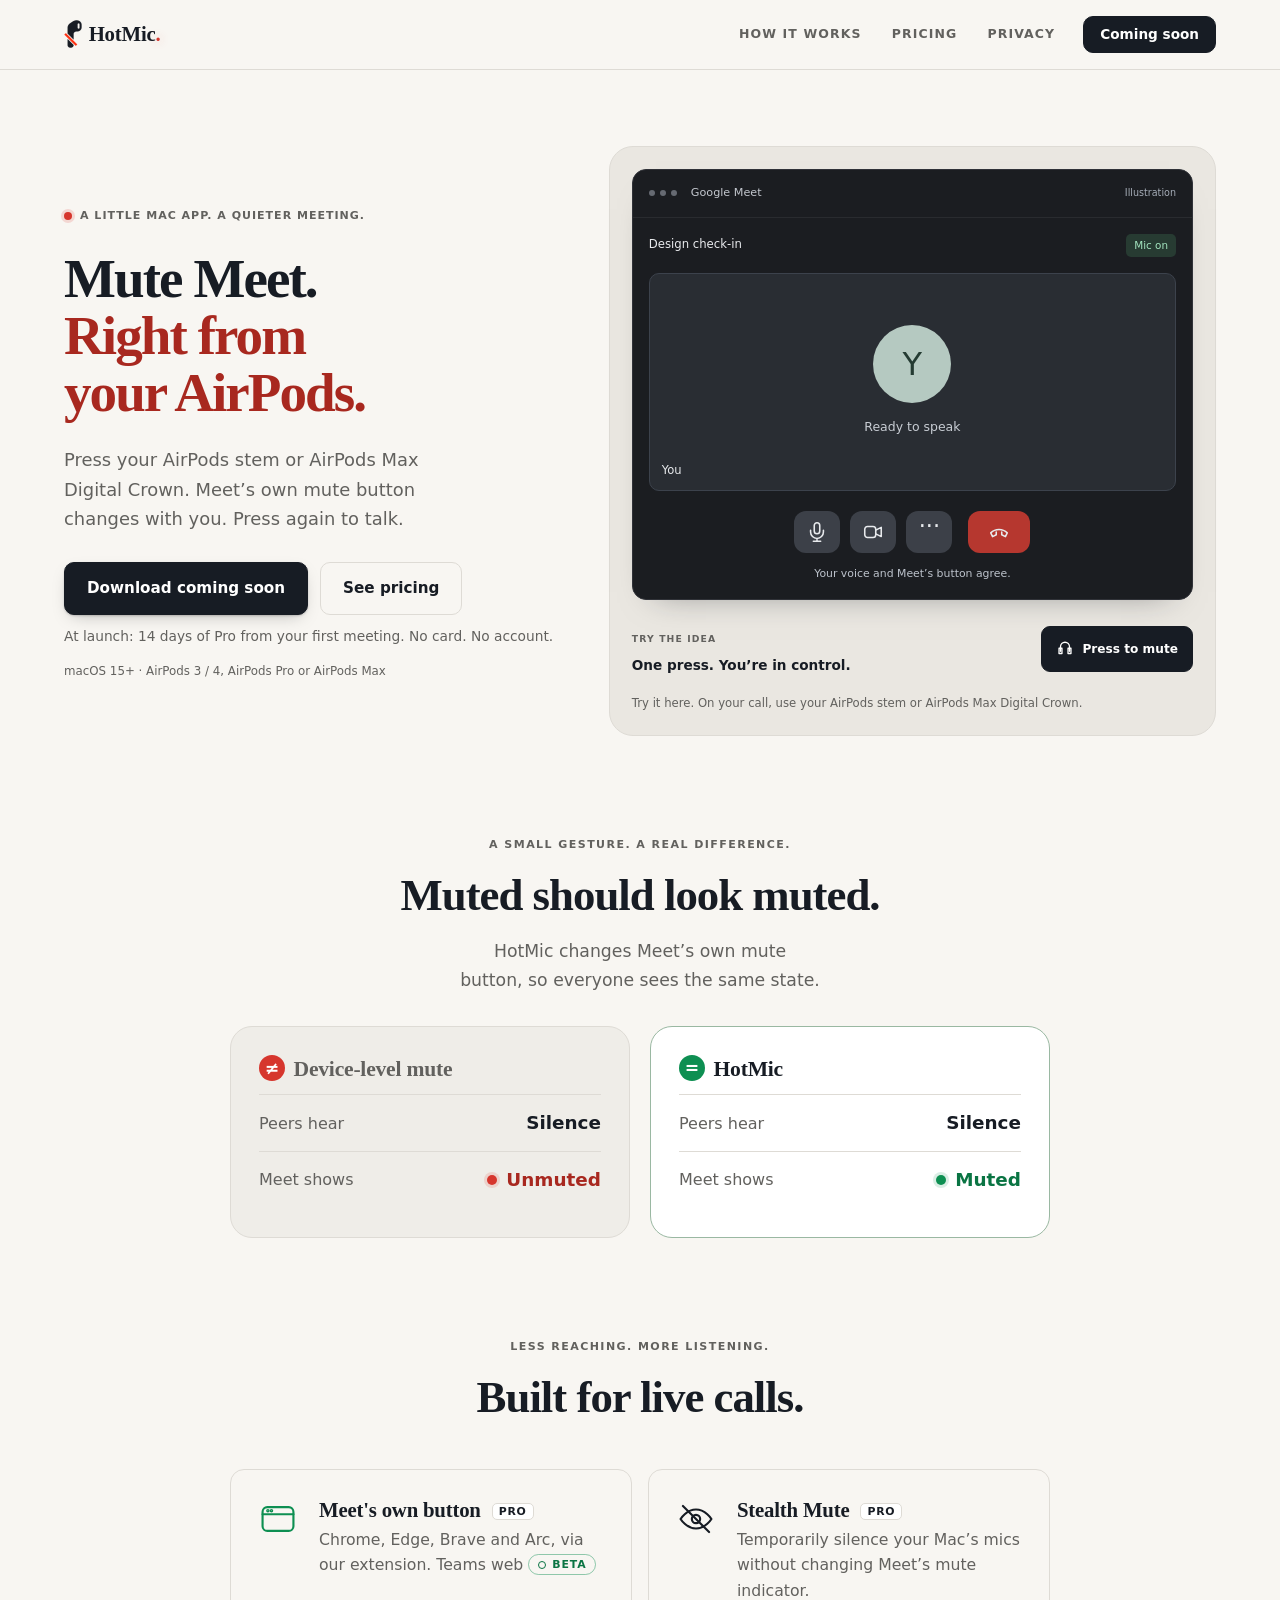
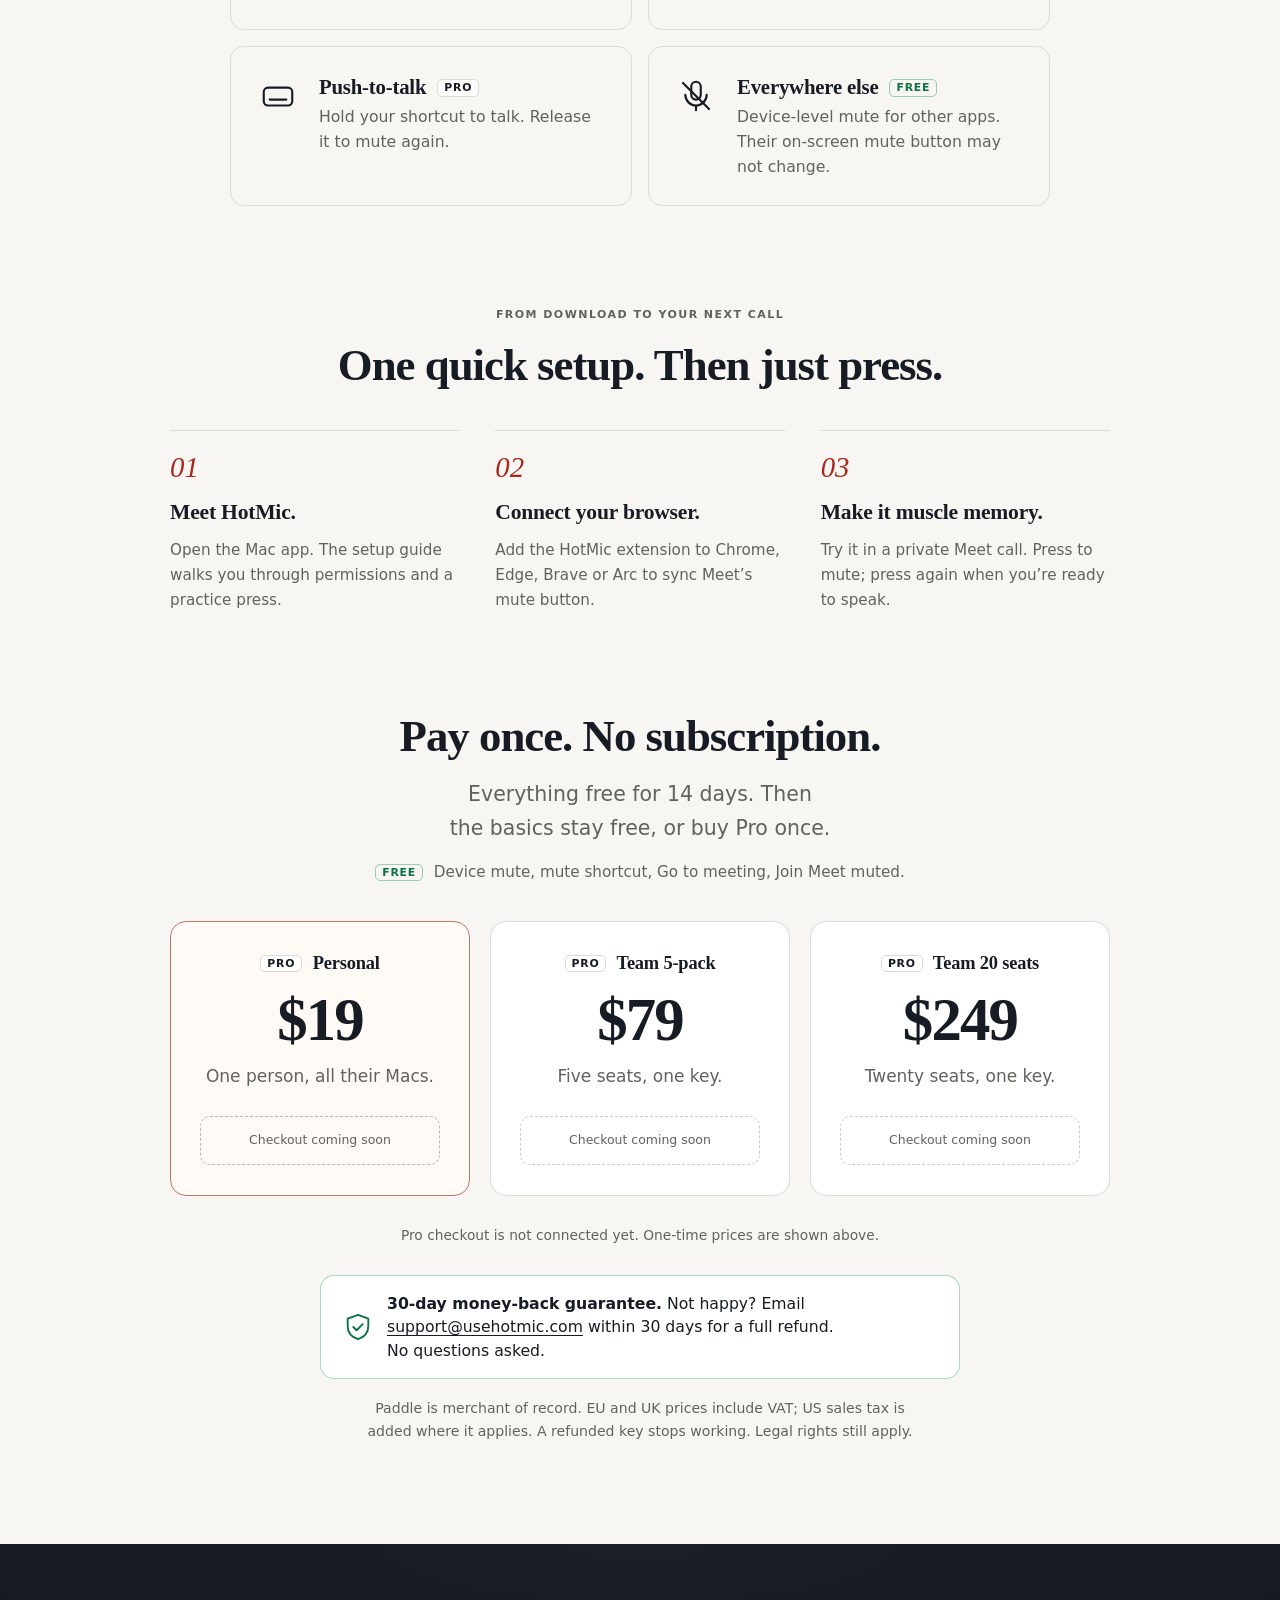
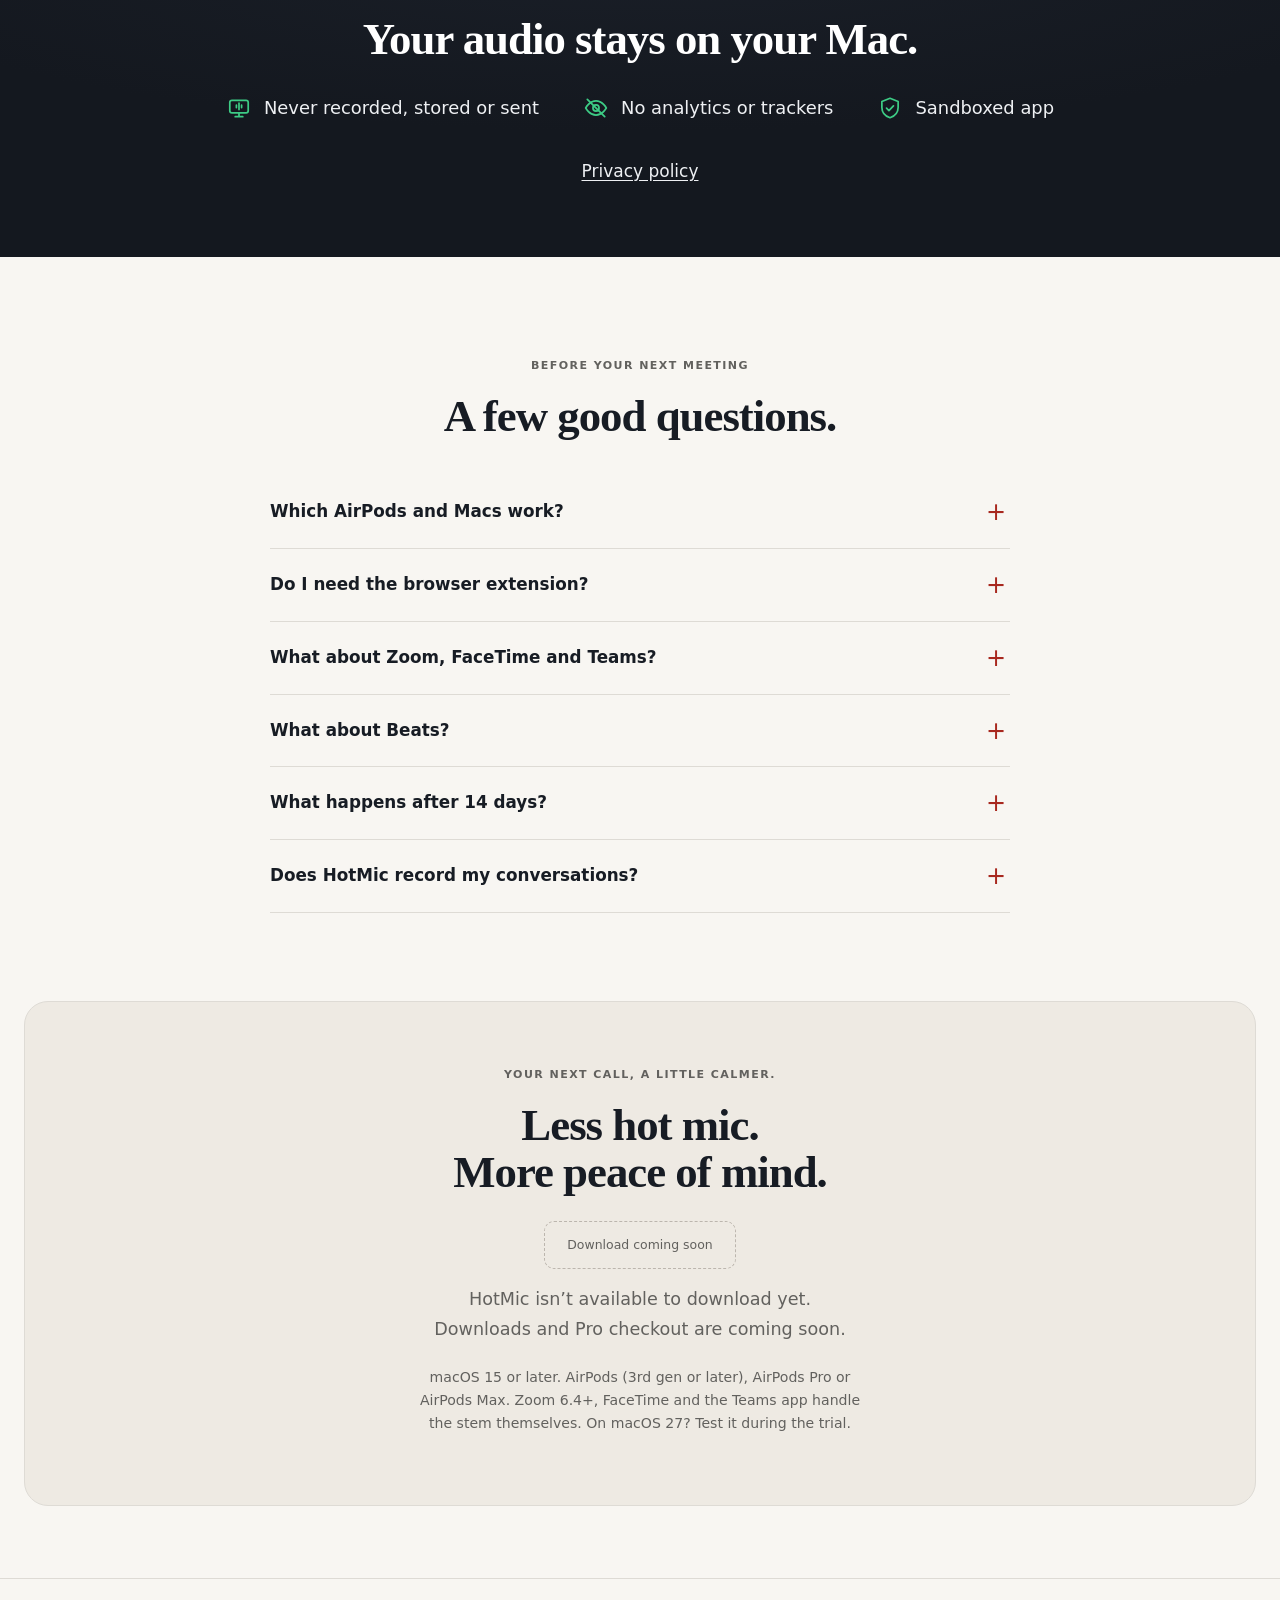
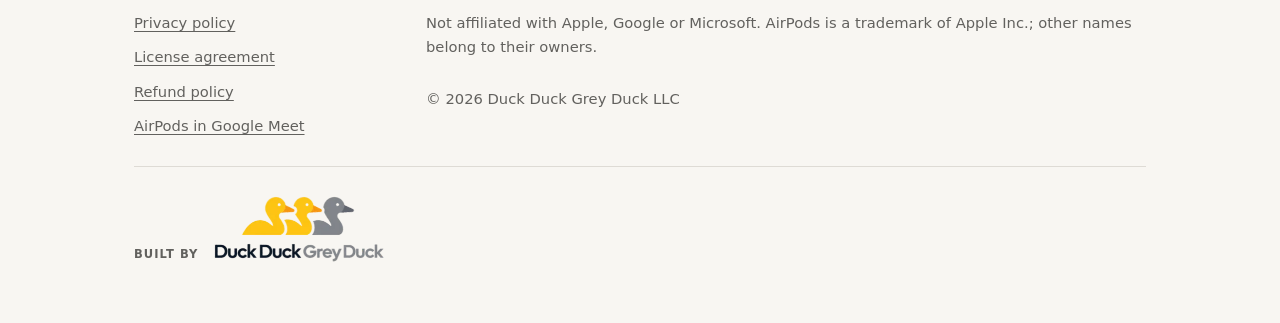
==== commit 12fed1e5: "Mark downloads as coming soon and remove private release link" ====
--- a/index.html
+++ b/index.html
@@ -39,7 +39,7 @@
       <a href="#pricing">Pricing</a>
       <a href="#privacy">Privacy</a>
     </nav>
-    <a class="btn head-cta" href="#download">Get HotMic</a>
+    <a class="btn head-cta" href="#download">Coming soon</a>
   </div>
 </header>
 
@@ -52,10 +52,10 @@
     <h1><span class="l1">Mute Meet.</span> <span class="nb">Right from<br>your AirPods.</span></h1>
     <p class="sub">Press your AirPods stem or AirPods Max Digital Crown. Meet’s own mute button changes with you. Press again to talk.</p>
     <div class="cta-row">
-        <a class="btn" href="#download" aria-describedby="dl-note">Get HotMic for Mac <svg class="cta-arrow" viewBox="0 0 16 16" aria-hidden="true"><path d="M3 13 13 3M4 3h9v9"/></svg></a>
+        <a class="btn" href="#download" aria-describedby="dl-note">Download coming soon</a>
       <a class="btn quiet" href="#pricing">See pricing</a>
     </div>
-    <p class="cta-note" id="dl-note">14 days of Pro from your first meeting. No card. No account.</p>
+    <p class="cta-note" id="dl-note">At launch: 14 days of Pro from your first meeting. No card. No account.</p>
     <p class="hero-requirements">macOS 15+ · AirPods 3 / 4, AirPods Pro or AirPods Max</p>
    </div>
    <div class="try-demo" id="how">
@@ -220,9 +220,9 @@
     <p class="section-kicker">Your next call, a little calmer.</p>
     <h2>Less hot mic.<br>More peace of mind.</h2>
     <div class="cta-row">
-        <a class="btn" href="https://github.com/mikaelq/hotmic/releases">Check Mac releases <svg class="cta-arrow" viewBox="0 0 16 16" aria-hidden="true"><path d="M3 13 13 3M4 3h9v9"/></svg></a>
-    </div>
-    <p class="cta-note">Download availability is listed on GitHub Releases. Pro checkout is coming soon.</p>
+        <span class="btn checkout-pending">Download coming soon</span>
+    </div>
+    <p class="cta-note">HotMic isn’t available to download yet. Downloads and Pro checkout are coming soon.</p>
     <p class="fine">macOS 15 or later. AirPods (3rd gen or later), AirPods&nbsp;Pro or AirPods&nbsp;Max. Zoom 6.4+, FaceTime and the Teams app handle the stem&nbsp;themselves. On macOS&nbsp;27? Test it during the&nbsp;trial.</p>
   </div>
 </section>
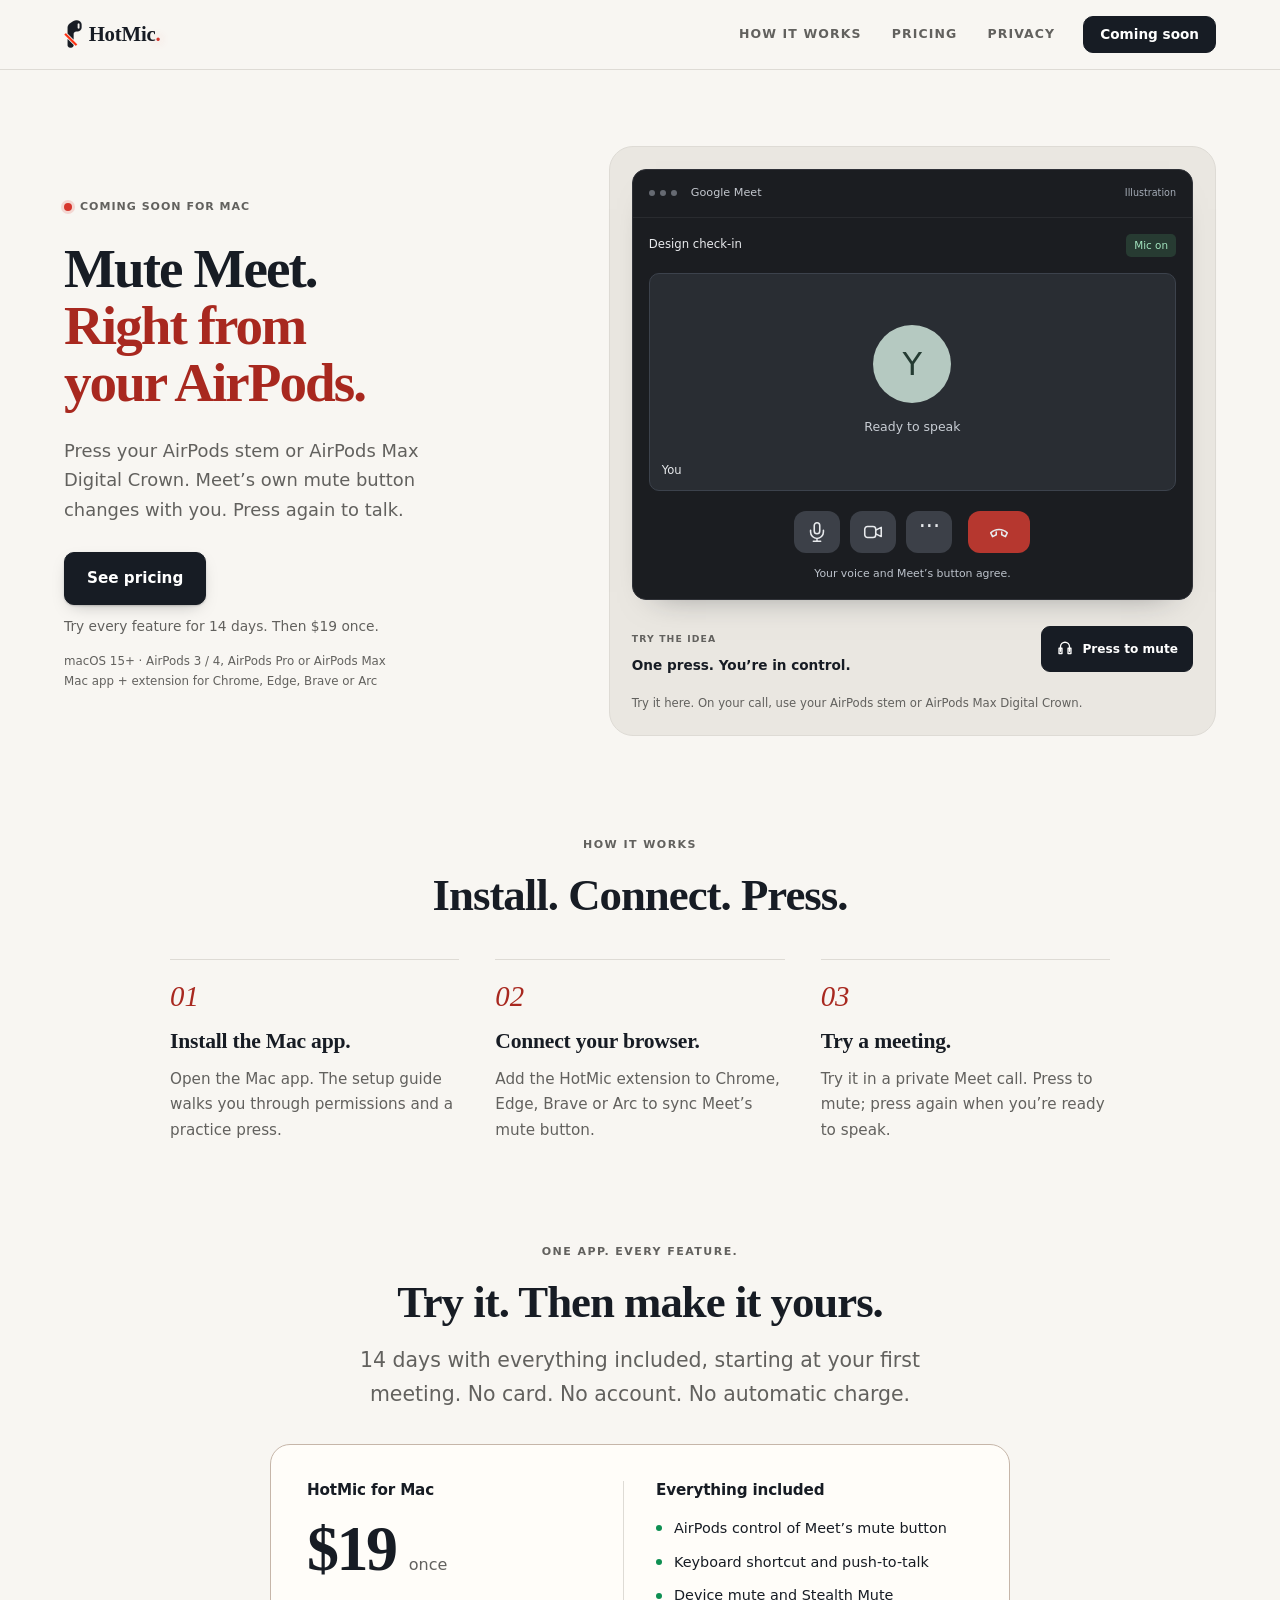
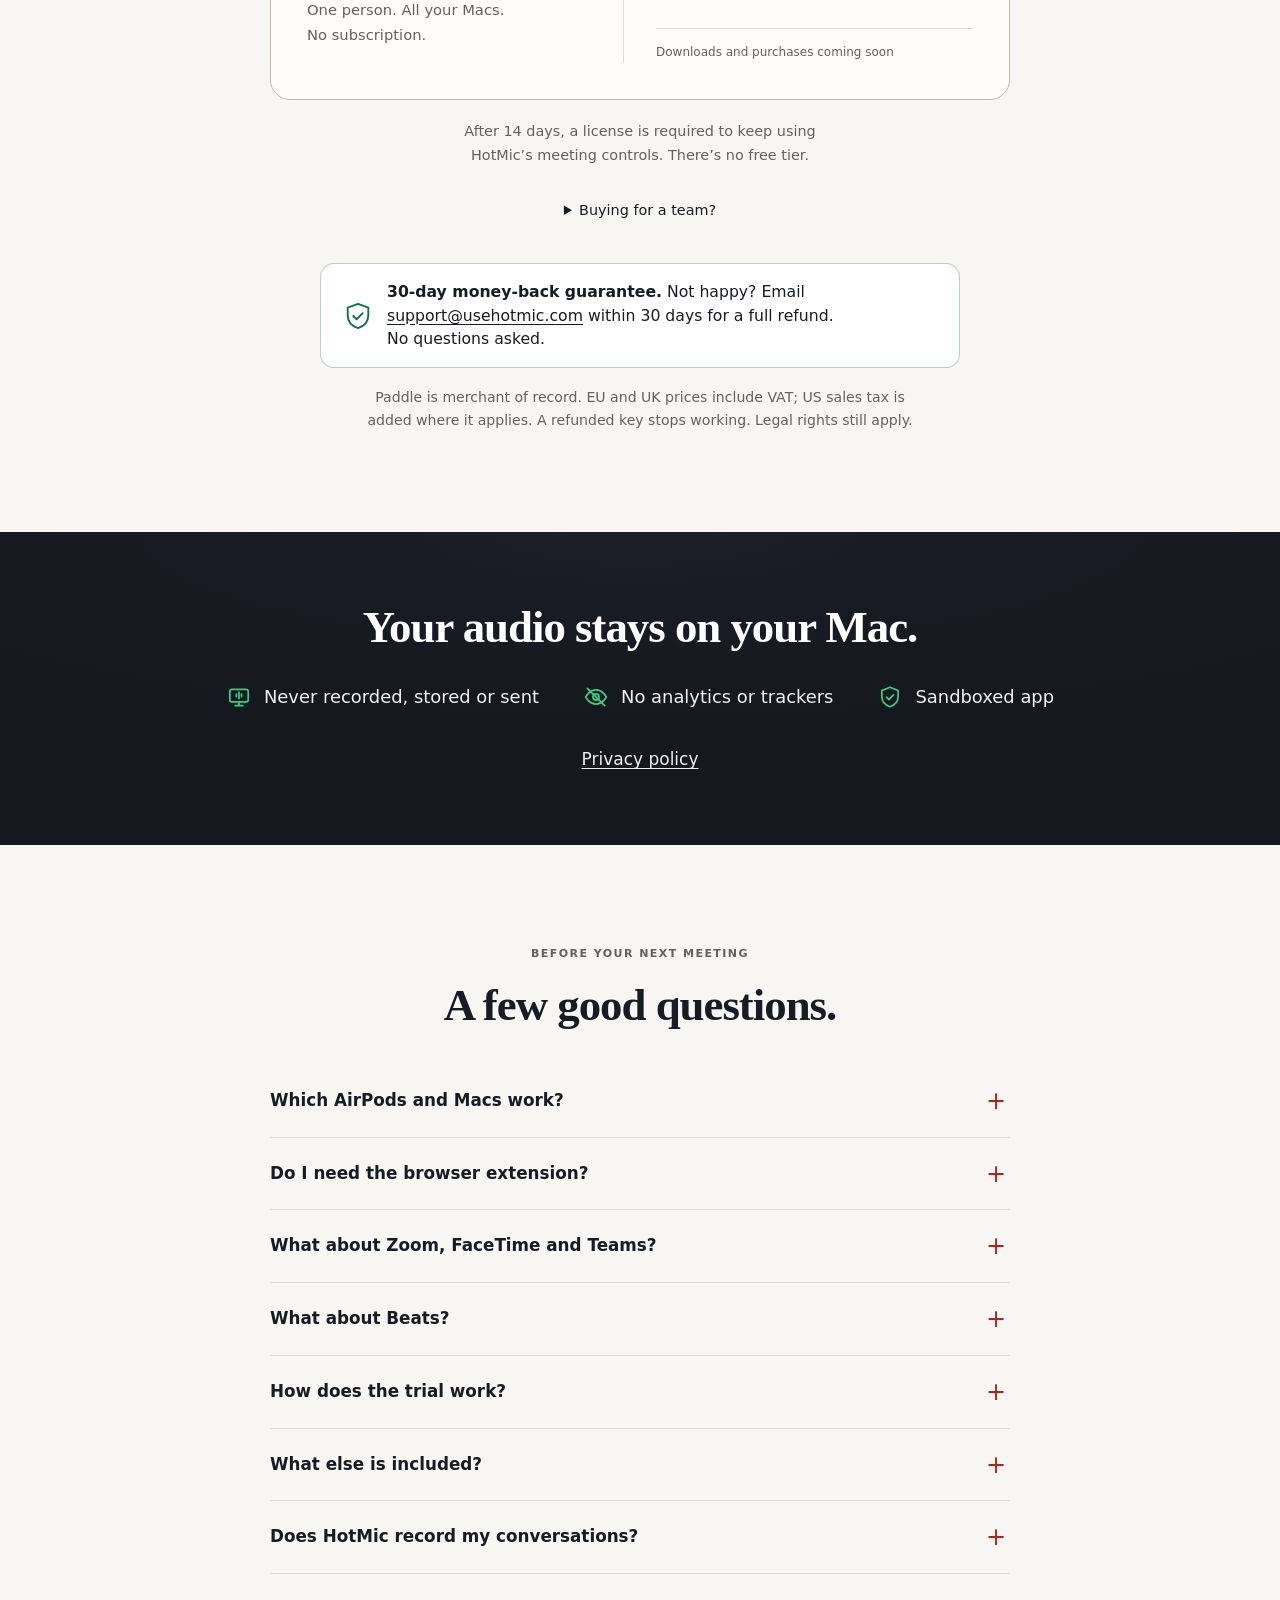
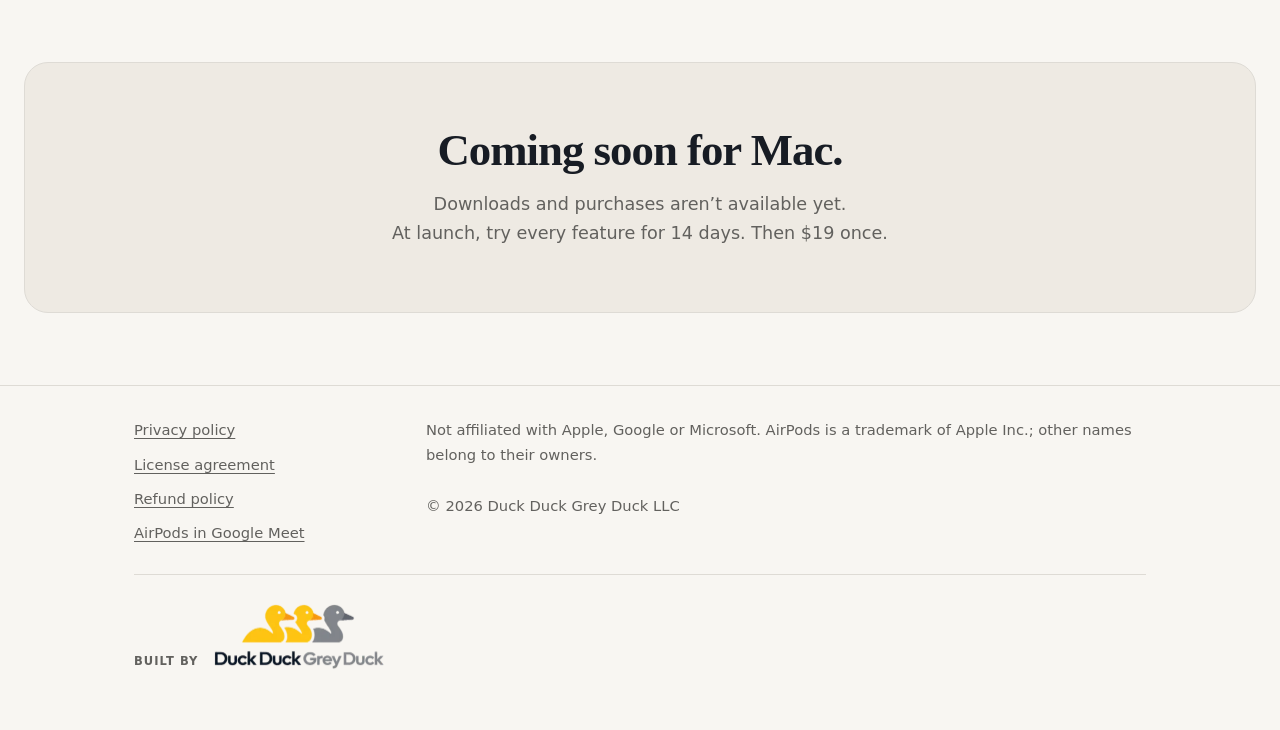
==== commit 741ab803: "Simplify site around paid license and full-feature trial" ====
--- a/index.html
+++ b/index.html
@@ -48,15 +48,14 @@
 <section class="m-hero">
   <div class="wrap hero-grid">
    <div class="hero-copy">
-    <p class="eyebrow">A little Mac app. A quieter meeting.</p>
+    <p class="eyebrow">Coming soon for Mac</p>
     <h1><span class="l1">Mute Meet.</span> <span class="nb">Right from<br>your AirPods.</span></h1>
     <p class="sub">Press your AirPods stem or AirPods Max Digital Crown. Meet’s own mute button changes with you. Press again to talk.</p>
     <div class="cta-row">
-        <a class="btn" href="#download" aria-describedby="dl-note">Download coming soon</a>
-      <a class="btn quiet" href="#pricing">See pricing</a>
+      <a class="btn" href="#pricing" aria-describedby="dl-note">See pricing</a>
     </div>
-    <p class="cta-note" id="dl-note">At launch: 14 days of Pro from your first meeting. No card. No account.</p>
-    <p class="hero-requirements">macOS 15+ · AirPods 3 / 4, AirPods Pro or AirPods Max</p>
+    <p class="cta-note" id="dl-note">Try every feature for 14 days. Then $19 once.</p>
+    <p class="hero-requirements">macOS 15+ · AirPods 3 / 4, AirPods Pro or AirPods Max<br>Mac app + extension for Chrome, Edge, Brave or Arc</p>
    </div>
    <div class="try-demo" id="how">
     <figure class="press-demo">
@@ -88,98 +87,48 @@
   </div>
 </section>
 
-<section class="m-truth" aria-labelledby="truth-h">
-  <div class="wrap">
-    <p class="section-kicker">A small gesture. A real difference.</p>
-    <h2 id="truth-h">Muted should look muted.</h2>
-    <p class="lede">HotMic changes Meet’s own mute button, so everyone sees the same state.</p>
-    <div class="vs">
-      <div class="vs-card is-bad">
-        <h3>Device-level mute</h3>
-        <dl>
-          <div><dt>Peers hear</dt><dd>Silence</dd></div>
-          <div><dt>Meet shows</dt><dd class="st-bad">Unmuted</dd></div>
-        </dl>
-      </div>
-      <div class="vs-card is-good">
-        <h3>HotMic</h3>
-        <dl>
-          <div><dt>Peers hear</dt><dd>Silence</dd></div>
-          <div><dt>Meet shows</dt><dd class="st-good">Muted</dd></div>
-        </dl>
-      </div>
-    </div>
-  </div>
-</section>
-
-<section class="m-tiles" aria-labelledby="tiles-h">
-  <div class="wrap">
-    <p class="section-kicker">Less reaching. More listening.</p>
-    <h2 id="tiles-h">Built for live calls.</h2>
-    <ul class="tiles">
-      <li>
-        <svg class="ico" viewBox="0 0 32 32" aria-hidden="true"><rect x="3" y="6" width="26" height="20" rx="4"/><path d="M3 12h26"/><circle cx="7.5" cy="9" r="0.6"/><circle cx="10.5" cy="9" r="0.6"/></svg>
-        <h3>Meet's own button <span class="tag">Pro</span></h3>
-        <p>Chrome, Edge, Brave and Arc, via our extension. <span class="nb">Teams web <span class="pill-tag beta">Beta</span></span></p>
-      </li>
-      <li>
-        <svg class="ico" viewBox="0 0 32 32" aria-hidden="true"><path d="M3 16s5-8 13-8 13 8 13 8-5 8-13 8S3 16 3 16z"/><circle cx="16" cy="16" r="3.5"/><path d="M5 5l22 22"/></svg>
-        <h3>Stealth Mute <span class="tag">Pro</span></h3>
-        <p>Temporarily silence your Mac’s mics without changing Meet’s mute indicator.</p>
-      </li>
-      <li>
-        <svg class="ico" viewBox="0 0 32 32" aria-hidden="true"><rect x="4" y="9" width="24" height="15" rx="3.5"/><path d="M9 19h14"/></svg>
-        <h3>Push-to-talk <span class="tag">Pro</span></h3>
-        <p>Hold your shortcut to talk. Release it to mute again.</p>
-      </li>
-      <li>
-        <svg class="ico" viewBox="0 0 32 32" aria-hidden="true"><rect x="12" y="4" width="8" height="15" rx="4"/><path d="M7 15a9 9 0 0 0 18 0M16 24v4M5 5l22 22"/></svg>
-        <h3>Everywhere else <span class="tag free">Free</span></h3>
-        <p>Device-level mute for other apps. Their on-screen mute button may not change.</p>
-      </li>
-    </ul>
-  </div>
-</section>
-
 <section class="setup" aria-labelledby="setup-h">
   <div class="wrap">
-    <p class="section-kicker">From download to your next call</p>
-    <h2 id="setup-h">One quick setup. Then just press.</h2>
+    <p class="section-kicker">How it works</p>
+    <h2 id="setup-h">Install. Connect. Press.</h2>
     <ol class="setup-steps">
-      <li><span class="step-number">01</span><h3>Meet HotMic.</h3><p>Open the Mac app. The setup guide walks you through permissions and a practice press.</p></li>
+      <li><span class="step-number">01</span><h3>Install the Mac app.</h3><p>Open the Mac app. The setup guide walks you through permissions and a practice press.</p></li>
       <li><span class="step-number">02</span><h3>Connect your browser.</h3><p>Add the HotMic extension to Chrome, Edge, Brave or Arc to sync Meet’s mute button.</p></li>
-      <li><span class="step-number">03</span><h3>Make it muscle memory.</h3><p>Try it in a private Meet call. Press to mute; press again when you’re ready to speak.</p></li>
+      <li><span class="step-number">03</span><h3>Try a meeting.</h3><p>Try it in a private Meet call. Press to mute; press again when you’re ready to speak.</p></li>
     </ol>
   </div>
 </section>
 
 <section id="pricing">
   <div class="wrap">
-    <h2>Pay once. No subscription.</h2>
-    <p class="lede">Everything free for 14 days. Then the basics stay free, or buy Pro&nbsp;once.</p>
-    <p class="free-line"><span class="tag free">Free</span> Device mute, mute shortcut, Go to meeting, Join Meet&nbsp;muted.</p>
-    <!-- Checkout is pending. Retain live Paddle price IDs for future wiring. -->
-    <ul class="plans">
-      <li class="plan is-main">
-        <h3><span class="tag">Pro</span> Personal</h3>
-        <p class="price">$19</p>
-        <p class="who">One person, all their Macs.</p>
-        <span class="btn checkout-pending" data-paddle-price-id="pri_01m32qxtfpzraze0hqzb26wvke">Checkout coming soon</span>
-      </li>
-      <li class="plan">
-        <h3><span class="tag">Pro</span> Team 5-pack</h3>
-        <p class="price">$79</p>
-        <p class="who">Five seats, one key.</p>
-        <span class="btn quiet checkout-pending" data-paddle-price-id="pri_01m32qxtnr5wmz0vpy3ga212ef">Checkout coming soon</span>
-      </li>
-      <li class="plan">
-        <h3><span class="tag">Pro</span> Team 20 seats</h3>
-        <p class="price">$249</p>
-        <p class="who">Twenty seats, one key.</p>
-        <span class="btn quiet checkout-pending" data-paddle-price-id="pri_01m32qxtwzv6b7e3d7evcg1w05">Checkout coming soon</span>
-      </li>
-    </ul>
-    <p class="checkout-note">Pro checkout is not connected yet. One-time prices are shown above.</p>
+    <p class="section-kicker">One app. Every feature.</p>
+    <h2>Try it. Then make it yours.</h2>
+    <p class="lede">14 days with everything included, starting at your first meeting. No card. No account. No automatic charge.</p>
+    <article class="purchase-card" aria-labelledby="license-h">
+      <div class="purchase-price">
+        <h3 id="license-h">HotMic for Mac</h3>
+        <p class="price">$19 <span>once</span></p>
+        <p>One person. All your Macs.<br>No subscription.</p>
+      </div>
+      <div class="purchase-includes">
+        <h3>Everything included</h3>
+        <ul>
+          <li>AirPods control of Meet’s mute button</li>
+          <li>Keyboard shortcut and push-to-talk</li>
+          <li>Device mute and Stealth Mute</li>
+        </ul>
+        <p class="availability" data-paddle-price-id="pri_01m32qxtfpzraze0hqzb26wvke">Downloads and purchases coming soon</p>
+      </div>
+    </article>
+    <p class="trial-end">After 14 days, a license is required to keep using HotMic’s meeting controls. There’s no free tier.</p>
+    <details class="team-pricing">
+      <summary>Buying for a team?</summary>
+      <p>Same features. One key for your team.</p>
+      <ul>
+        <li data-paddle-price-id="pri_01m32qxtnr5wmz0vpy3ga212ef"><strong>5 seats — $79 once</strong></li>
+        <li data-paddle-price-id="pri_01m32qxtwzv6b7e3d7evcg1w05"><strong>20 seats — $249 once</strong></li>
+      </ul>
+    </details>
     <div class="guarantee" id="refunds">
       <svg viewBox="0 0 32 32" aria-hidden="true"><path d="M16 3l11 4v8c0 7-4.7 12-11 14C9.7 27 5 22 5 15V7z"/><path d="M11 16l3.5 3.5L21 13"/></svg>
       <p><strong>30-day money-back guarantee.</strong> Not happy? Email <a href="mailto:support@usehotmic.com">support@usehotmic.com</a> within 30&nbsp;days for a full refund. No questions&nbsp;asked.</p>
@@ -206,10 +155,11 @@
     <h2 id="faq-h">A few good questions.</h2>
     <div class="faq-list">
       <details><summary>Which AirPods and Macs work?</summary><p>You’ll need macOS 15 or later and AirPods (3rd generation or later), AirPods Pro or AirPods Max. Squeeze the stem on AirPods and AirPods Pro; press the Digital Crown on AirPods Max. If you’re on macOS 27, check compatibility during the trial.</p></details>
-      <details><summary>Do I need the browser extension?</summary><p>Yes, to sync Google Meet’s own mute button through the browser bridge. The setup guide helps you connect it in Chrome, Edge, Brave or Arc. Without that connection, HotMic can use device-level mute instead.</p></details>
+      <details><summary>Do I need the browser extension?</summary><p>Yes. Install the Mac app and its extension for Chrome, Edge, Brave or Arc. Together, they let your AirPods control Meet’s own mute button. The setup guide walks you through both.</p></details>
       <details><summary>What about Zoom, FaceTime and Teams?</summary><p>Zoom 6.4+, FaceTime and the native Teams app already support the stem gesture, so HotMic leaves them alone. Teams on the web is in beta. In other apps, HotMic can mute your Mac’s mics, but the app’s mute indicator may not change.</p></details>
-      <details><summary>What about Beats?</summary><p>Apple documents call-mute controls on Beats Studio Pro, Solo 4, Solo Buds, Studio Buds +, Fit Pro and Powerbeats Pro 2. These native controls do not yet establish compatibility with HotMic’s Meet bridge: we haven’t verified Beats with HotMic on hardware. <a href="https://support.apple.com/guide/beats/customize-beats-controls-dev9eeff2d7b/web">Apple’s Beats controls guide.</a></p></details>
-      <details><summary>What happens after 14 days?</summary><p>Device mute, the mute shortcut, Go to meeting and Join Meet muted stay free. Pro adds Meet mute sync, Stealth Mute and push-to-talk, with a one-time purchase.</p></details>
+      <details><summary>What about Beats?</summary><p>Apple documents call-mute controls on Beats Studio Pro, Solo 4, Solo Buds, Studio Buds +, Fit Pro and Powerbeats Pro 2. We haven’t yet verified these models with HotMic, so they aren’t on our supported-headphones list. <a href="https://support.apple.com/guide/beats/customize-beats-controls-dev9eeff2d7b/web">Apple’s Beats controls guide.</a></p></details>
+      <details><summary>How does the trial work?</summary><p>Your 14-day trial starts at your first meeting and includes every feature. No card or account is required, and you won’t be charged automatically. After the trial, purchase a license to keep using HotMic’s meeting controls. Settings, diagnostics, license activation and uninstall help remain accessible.</p></details>
+      <details><summary>What else is included?</summary><p>Use a keyboard shortcut to toggle mute, or hold a key to talk and release it to mute again. Device mute silences your Mac’s microphones in other apps; their on-screen mute indicator may not change. Stealth Mute deliberately silences your mics without changing Meet’s indicator. All of these controls are included in the trial and paid license.</p></details>
       <details><summary>Does HotMic record my conversations?</summary><p>No. Your audio is never recorded, stored or sent. HotMic runs on your Mac, with no analytics or trackers. <a href="privacy.html">Read the privacy policy.</a></p></details>
     </div>
   </div>
@@ -217,13 +167,8 @@
 
 <section id="download">
   <div class="wrap">
-    <p class="section-kicker">Your next call, a little calmer.</p>
-    <h2>Less hot mic.<br>More peace of mind.</h2>
-    <div class="cta-row">
-        <span class="btn checkout-pending">Download coming soon</span>
-    </div>
-    <p class="cta-note">HotMic isn’t available to download yet. Downloads and Pro checkout are coming soon.</p>
-    <p class="fine">macOS 15 or later. AirPods (3rd gen or later), AirPods&nbsp;Pro or AirPods&nbsp;Max. Zoom 6.4+, FaceTime and the Teams app handle the stem&nbsp;themselves. On macOS&nbsp;27? Test it during the&nbsp;trial.</p>
+    <h2>Coming soon for Mac.</h2>
+    <p class="cta-note">Downloads and purchases aren’t available yet.<br>At launch, try every feature for 14 days. Then $19 once.</p>
   </div>
 </section>
 
--- a/home.css
+++ b/home.css
@@ -3,7 +3,6 @@
   --paper: #f8f6f2;
   --line: #dedbd5;
   --soft: #62615e;
-  --cycle: 10s;
   background: var(--paper);
 }
 .mini:not(.guide) .site-head { background: rgba(248,246,242,.94); }
@@ -43,22 +42,10 @@
 .mini:not(.guide) section { padding-top: 100px; }
 .mini:not(.guide) .m-hero { padding-top: 76px; }
 .mini:not(.guide) h2 { font-size: clamp(2rem,3.5vw,3rem); }
-.mini .m-truth .lede { max-width: 42ch; font-size: 1.08rem; margin-top: 18px; }
-.mini .vs { margin-top: 32px; }
-.mini .vs-card { padding: 28px; box-shadow: none; }
-.mini .vs-card.is-bad { background: #efede8; border-style: solid; }
-.mini .vs-card.is-good { border-color: #9ab8a2; box-shadow: none; }
-.mini .tiles li { background: transparent; border-radius: 14px; }
-.mini .tiles p { font-size: .98rem; line-height: 1.6; }
 .setup-steps { display: grid; grid-template-columns: repeat(3,minmax(0,1fr)); gap: 36px; list-style: none; padding: 0; margin: 40px auto 0; text-align: left; max-width: 940px; }
 .setup-steps li { border-top: 1px solid var(--line); padding-top: 20px; }
 .step-number { display: block; font: italic 1.8rem var(--serif); color: var(--red-deep); margin-bottom: 16px; }
 .setup-steps p { color: var(--soft); font-size: .95rem; margin: 12px 0 0; }
-.mini .plans { max-width: 940px; margin-top: 36px; }
-.mini .plan { box-shadow: none; border-radius: 16px; padding: 30px 20px; }
-.mini .plan.is-main { border: 1px solid #ba796d; background: #fffaf6; box-shadow: none; }
-.mini .checkout-pending { background: transparent; border: 1px dashed #bcb6ae; color: var(--soft); box-shadow: none; font-size: .78rem; font-weight: 500; }
-.checkout-note { color: var(--soft); font-size: .86rem; margin: 0 auto 24px; text-wrap: balance; }
 .mini .trust-band { margin-top: 100px; padding: 72px 0; }
 .faq-list { max-width: 740px; margin: 36px auto 0; text-align: left; }
 .faq-list details { border-bottom: 1px solid var(--line); }
@@ -143,3 +130,27 @@
 @media (prefers-reduced-motion: reduce) {
   .press-demo .call-controls .call-mic, .press-demo .person-mute, .press-demo .press-toggle { transition: none; }
 }
+/* One product and one primary price; seat packs remain available on request. */
+.mini #pricing .lede { max-width: 46ch; }
+.purchase-card { display: grid; grid-template-columns: 1fr 1.25fr; gap: 36px; max-width: 740px; margin: 32px auto 20px; padding: 36px; border: 1px solid #c6b6a9; border-radius: 20px; background: #fffdf9; text-align: left; }
+.mini .purchase-card h3 { font: 600 .95rem var(--sans); margin: 0 0 18px; }
+.purchase-price .price { font: 600 4rem/1 var(--serif); letter-spacing: -.04em; margin: 0 0 16px; }
+.purchase-price .price span { font: 400 1rem var(--sans); letter-spacing: normal; color: var(--soft); }
+.purchase-price > p:last-child { margin: 0; font-size: .92rem; color: var(--soft); line-height: 1.7; }
+.purchase-includes { border-left: 1px solid var(--line); padding-left: 32px; }
+.purchase-includes ul { list-style: none; padding: 0; margin: 0; font-size: .9rem; }
+.purchase-includes li { position: relative; padding-left: 18px; margin: 0 0 10px; }
+.purchase-includes li::before { content: ''; position: absolute; left: 0; top: .6em; width: 6px; height: 6px; border-radius: 50%; background: var(--live); }
+.availability { color: var(--soft); font-size: .75rem; border-top: 1px solid var(--line); padding-top: 14px; margin: 20px 0 0; }
+.trial-end { max-width: 62ch; margin: 0 auto 20px; color: var(--soft); font-size: .9rem; text-wrap: balance; }
+.team-pricing { max-width: 440px; margin: 0 auto 24px; font-size: .9rem; }
+.team-pricing summary { cursor: pointer; padding: 12px; text-underline-offset: 4px; }
+.team-pricing summary:hover { text-decoration: underline; }
+.team-pricing p { color: var(--soft); margin: 12px 0; }
+.team-pricing ul { list-style: none; margin: 0; padding: 0 0 12px; }
+.team-pricing li { margin-top: 6px; }
+@media (max-width: 560px) {
+  .purchase-card { grid-template-columns: 1fr; gap: 24px; padding: 26px 24px; }
+  .purchase-includes { border-left: 0; border-top: 1px solid var(--line); padding: 24px 0 0; }
+  .purchase-price .price { font-size: 3.5rem; }
+}
